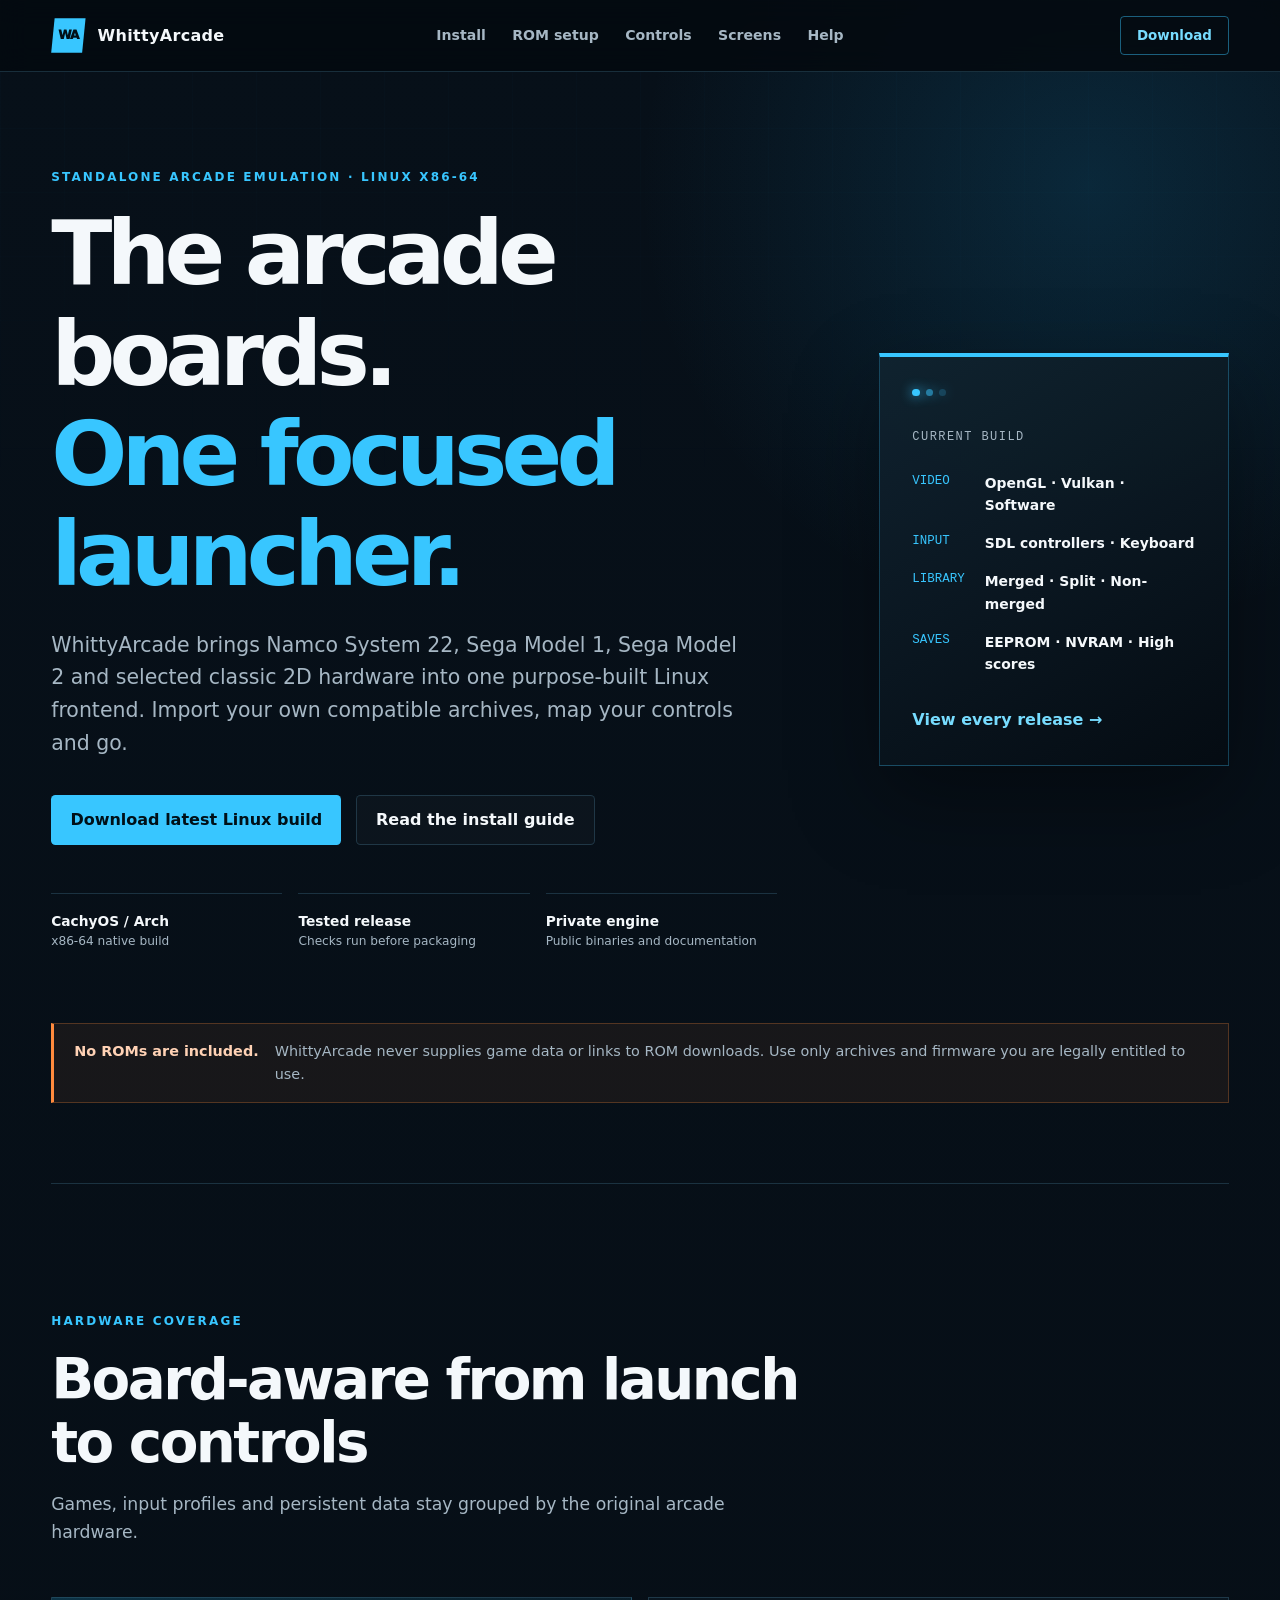
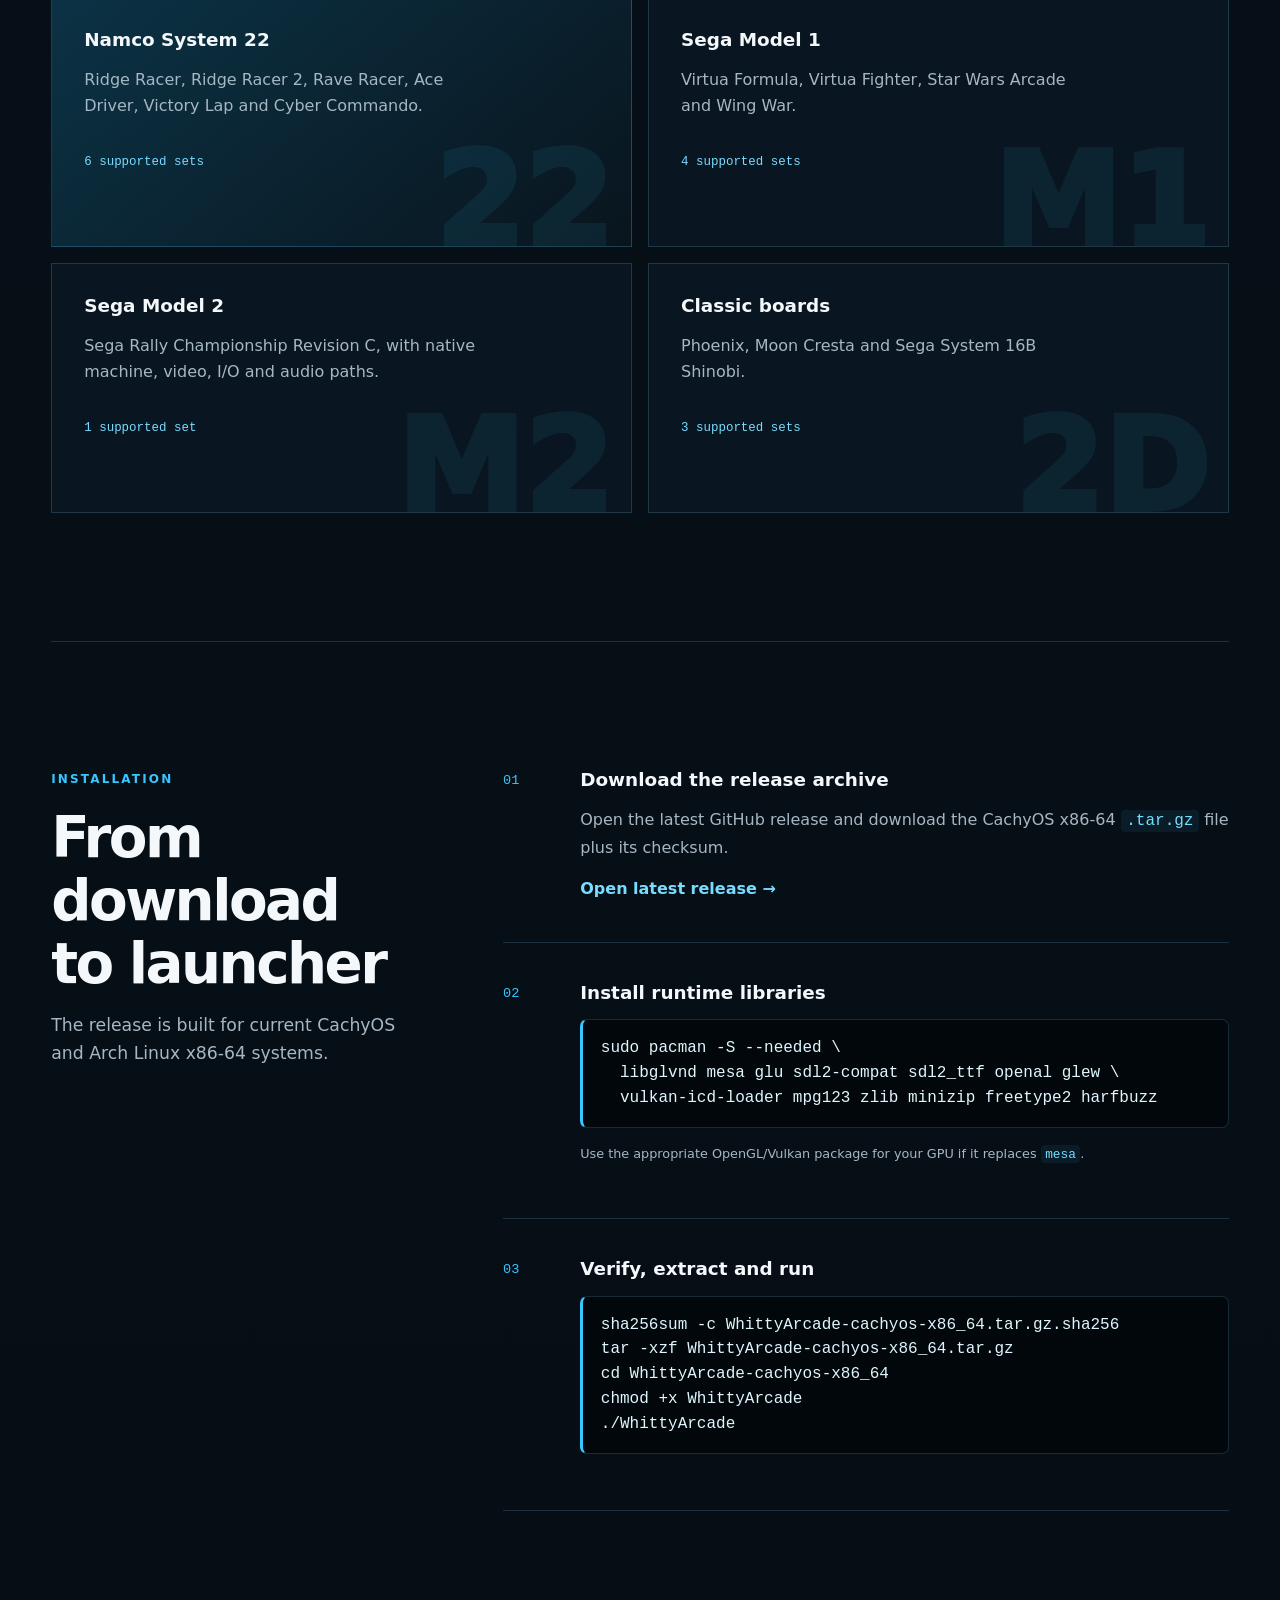
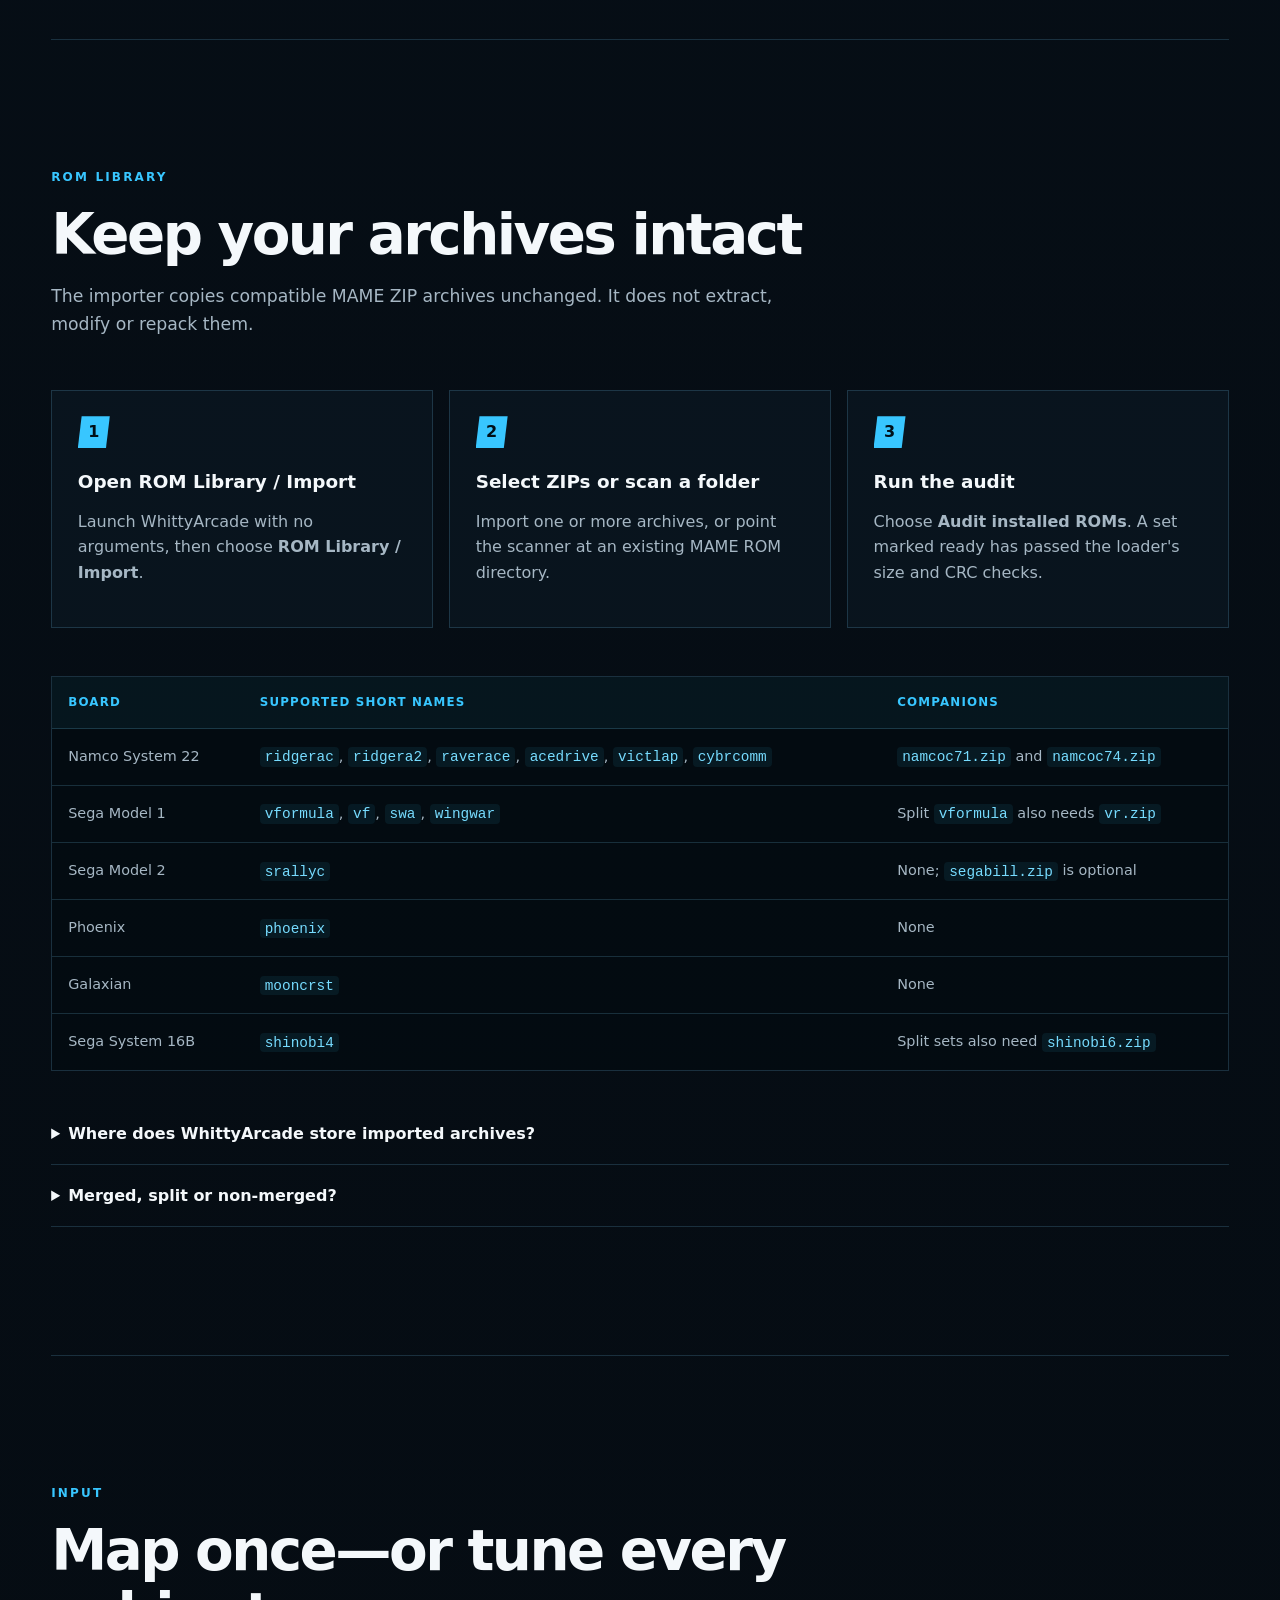
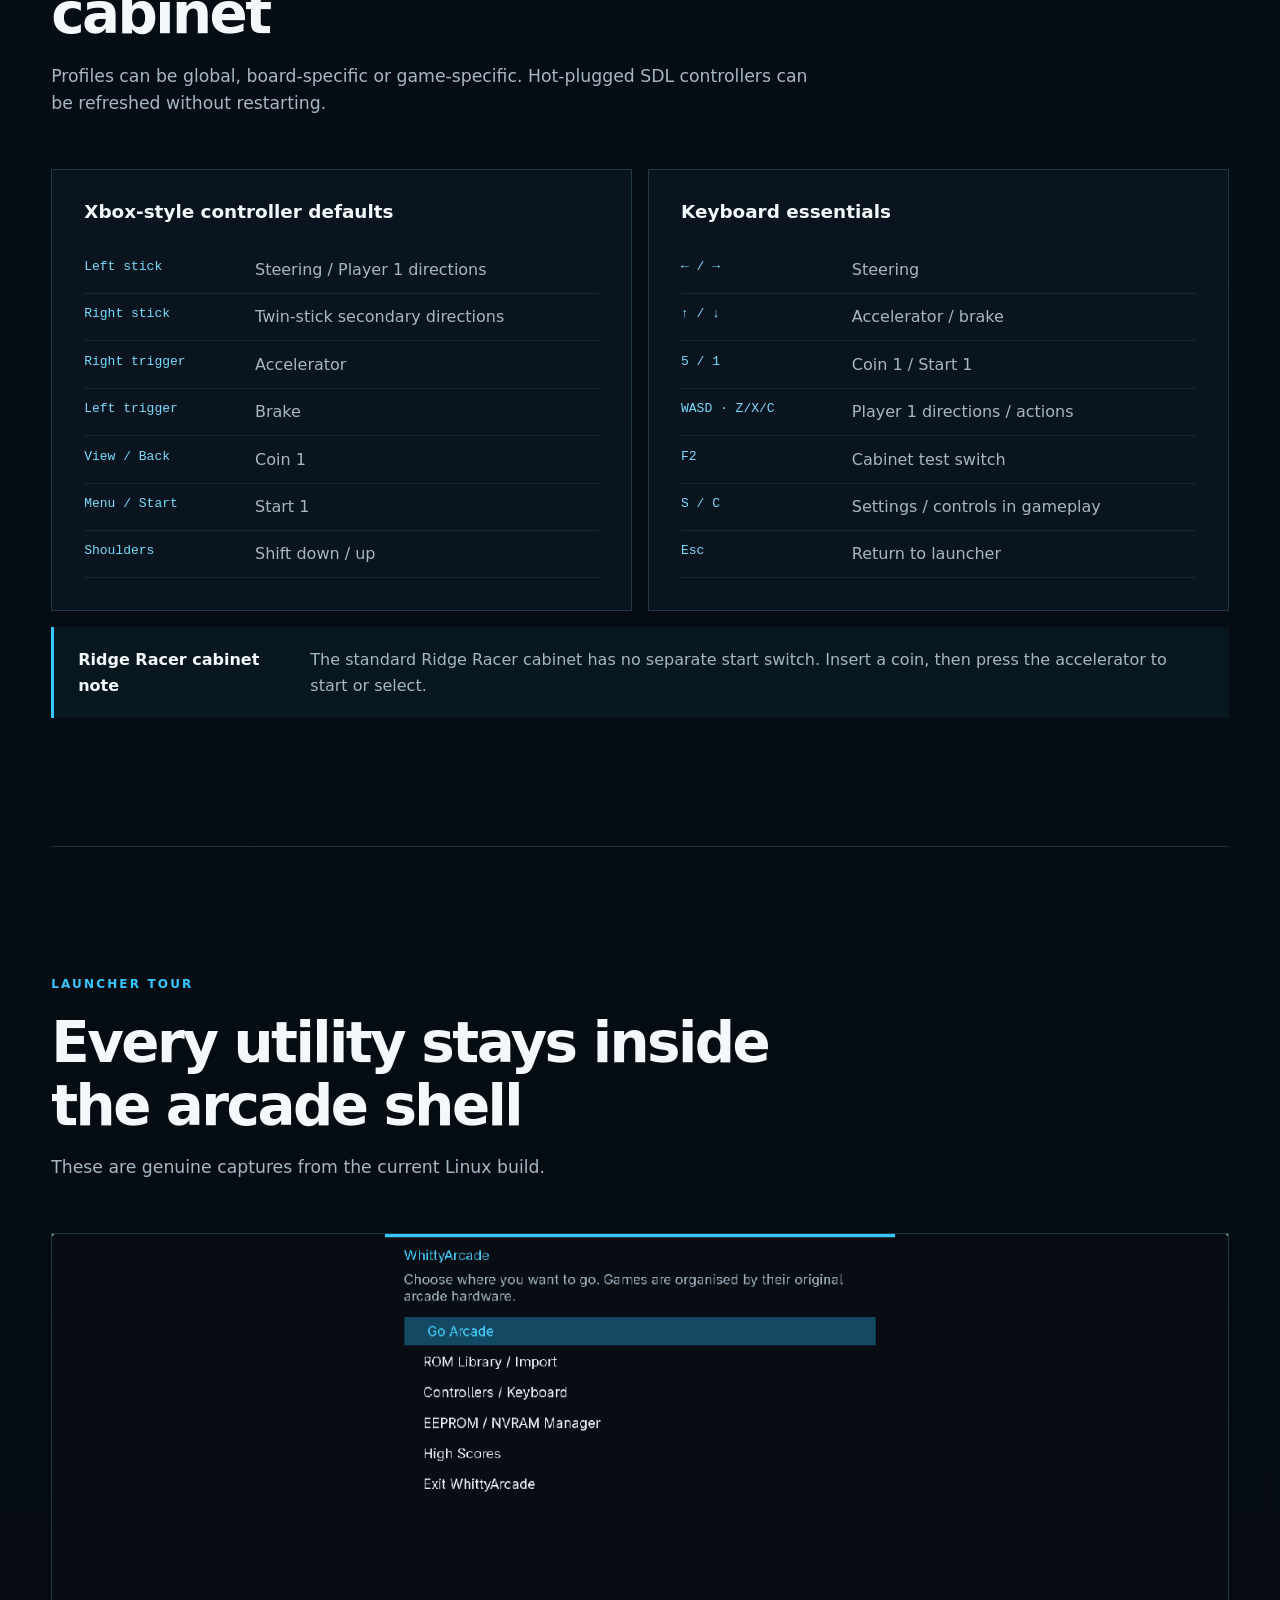
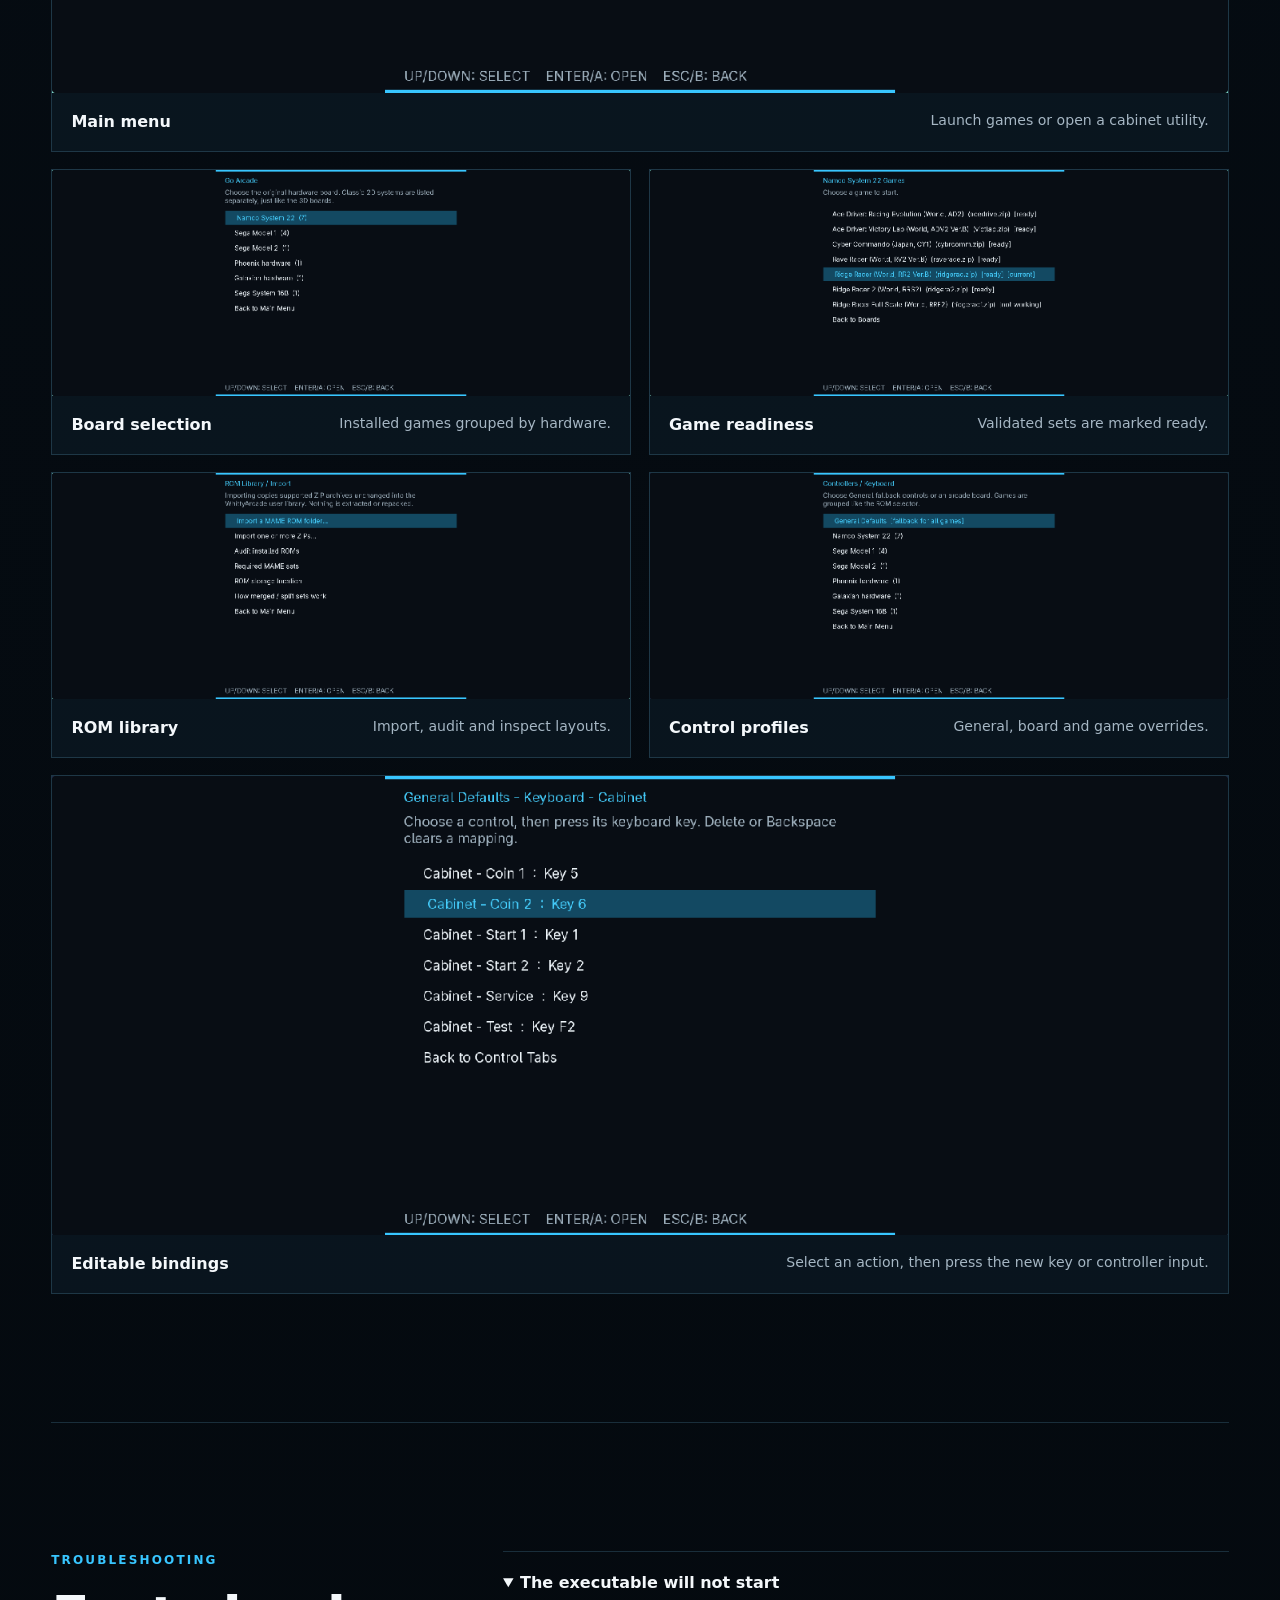
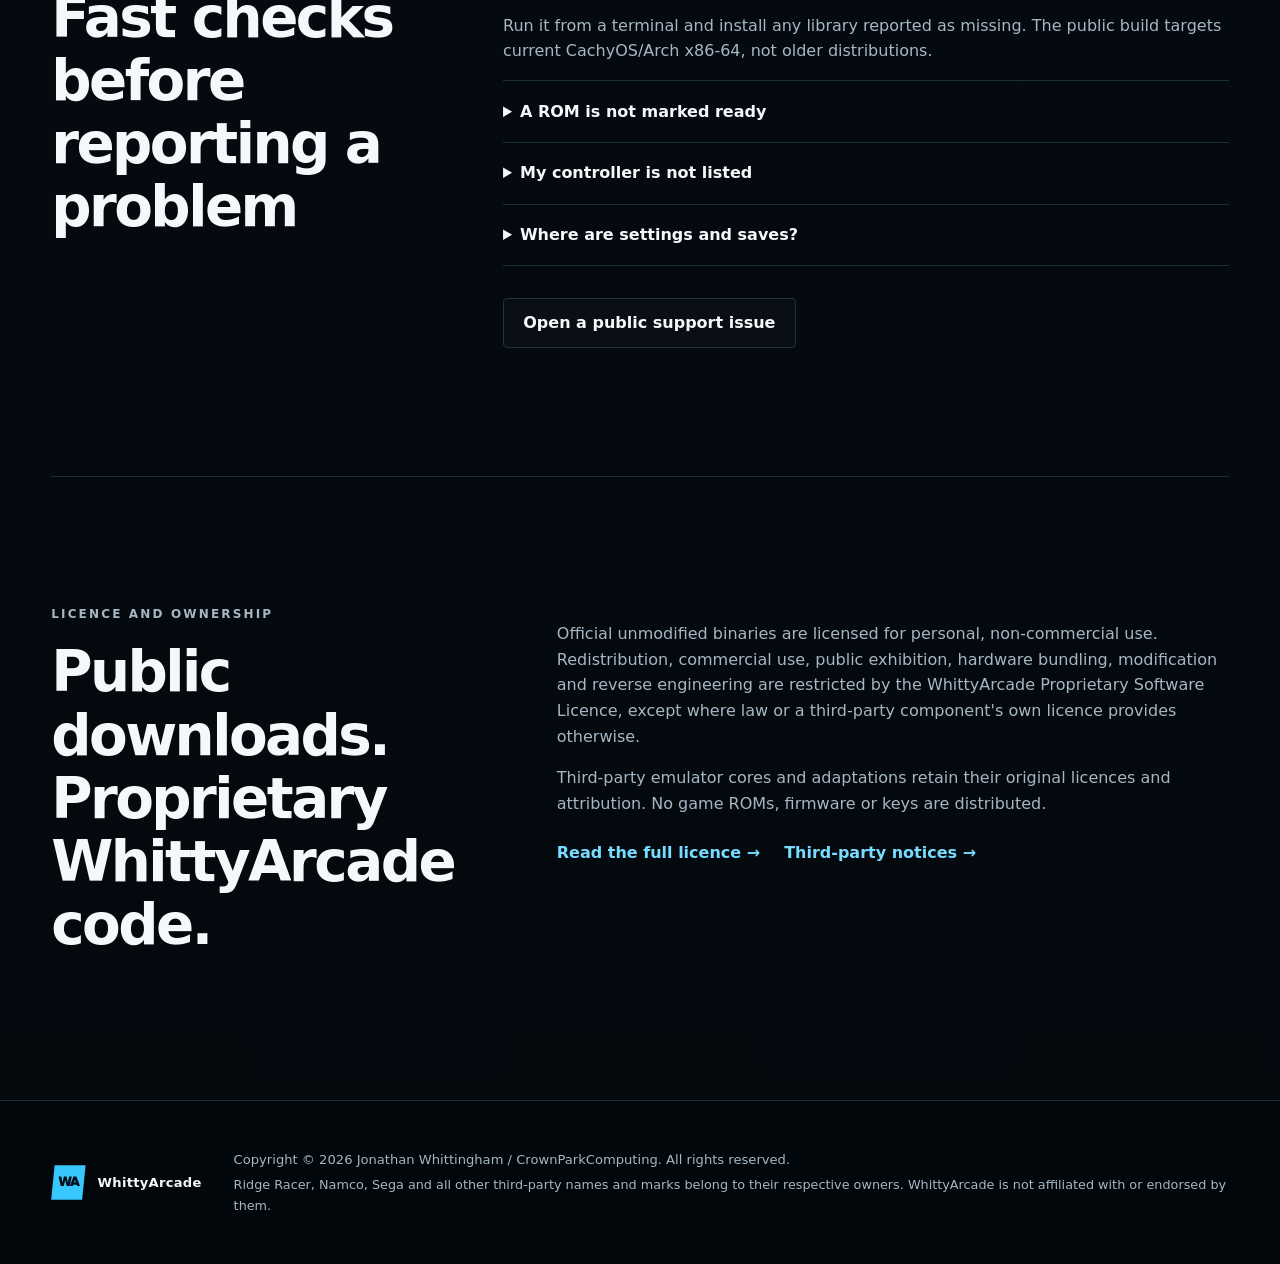
==== index.html @ 4beb1232 "Publish WhittyArcade Linux downloads site" ====
<!doctype html>
<html lang="en-GB">
<head>
  <meta charset="utf-8">
  <meta name="viewport" content="width=device-width, initial-scale=1">
  <meta name="theme-color" content="#071019">
  <meta name="description" content="Official Linux downloads and user guide for WhittyArcade, a standalone multi-board arcade emulator.">
  <meta property="og:title" content="WhittyArcade for Linux">
  <meta property="og:description" content="Official binaries, ROM setup, controller mapping and launcher documentation.">
  <meta property="og:type" content="website">
  <meta property="og:image" content="assets/screenshots/main-menu.png">
  <title>WhittyArcade — Linux releases and guide</title>
  <link rel="stylesheet" href="assets/style.css">
</head>
<body>
  <a class="skip-link" href="#main">Skip to content</a>

  <header class="site-header">
    <a class="brand" href="#top" aria-label="WhittyArcade home">
      <span class="brand-mark" aria-hidden="true">WA</span>
      <span>WhittyArcade</span>
    </a>
    <nav aria-label="Primary navigation">
      <a href="#install">Install</a>
      <a href="#roms">ROM setup</a>
      <a href="#controls">Controls</a>
      <a href="#screens">Screens</a>
      <a href="#support">Help</a>
    </nav>
    <a class="header-download" href="https://github.com/CrownParkComputing/WhittyArcade-Releases/releases/latest">Download</a>
  </header>

  <main id="main">
    <section class="hero" id="top">
      <div class="hero-copy">
        <p class="eyebrow">Standalone arcade emulation · Linux x86-64</p>
        <h1>The arcade boards.<br><span>One focused launcher.</span></h1>
        <p class="hero-intro">
          WhittyArcade brings Namco System 22, Sega Model 1, Sega Model 2 and
          selected classic 2D hardware into one purpose-built Linux frontend.
          Import your own compatible archives, map your controls and go.
        </p>
        <div class="hero-actions">
          <a class="button primary" href="https://github.com/CrownParkComputing/WhittyArcade-Releases/releases/latest">
            Download latest Linux build
          </a>
          <a class="button secondary" href="#install">Read the install guide</a>
        </div>
        <ul class="release-facts" aria-label="Release facts">
          <li><strong>CachyOS / Arch</strong><span>x86-64 native build</span></li>
          <li><strong>Tested release</strong><span>Checks run before packaging</span></li>
          <li><strong>Private engine</strong><span>Public binaries and documentation</span></li>
        </ul>
      </div>

      <div class="hero-panel" aria-label="Current build overview">
        <div class="panel-lights" aria-hidden="true"><i></i><i></i><i></i></div>
        <p class="panel-label">CURRENT BUILD</p>
        <div class="board-readout">
          <span>VIDEO</span><strong>OpenGL · Vulkan · Software</strong>
          <span>INPUT</span><strong>SDL controllers · Keyboard</strong>
          <span>LIBRARY</span><strong>Merged · Split · Non-merged</strong>
          <span>SAVES</span><strong>EEPROM · NVRAM · High scores</strong>
        </div>
        <a class="text-link" href="https://github.com/CrownParkComputing/WhittyArcade-Releases/releases">View every release →</a>
      </div>
    </section>

    <aside class="legal-callout" aria-label="ROM notice">
      <strong>No ROMs are included.</strong>
      <span>WhittyArcade never supplies game data or links to ROM downloads. Use only archives and firmware you are legally entitled to use.</span>
    </aside>

    <section class="section" id="boards">
      <div class="section-heading">
        <p class="eyebrow">Hardware coverage</p>
        <h2>Board-aware from launch to controls</h2>
        <p>Games, input profiles and persistent data stay grouped by the original arcade hardware.</p>
      </div>

      <div class="board-grid">
        <article class="board-card featured">
          <div class="card-index">22</div>
          <h3>Namco System 22</h3>
          <p>Ridge Racer, Ridge Racer 2, Rave Racer, Ace Driver, Victory Lap and Cyber Commando.</p>
          <span class="status">6 supported sets</span>
        </article>
        <article class="board-card">
          <div class="card-index">M1</div>
          <h3>Sega Model 1</h3>
          <p>Virtua Formula, Virtua Fighter, Star Wars Arcade and Wing War.</p>
          <span class="status">4 supported sets</span>
        </article>
        <article class="board-card">
          <div class="card-index">M2</div>
          <h3>Sega Model 2</h3>
          <p>Sega Rally Championship Revision C, with native machine, video, I/O and audio paths.</p>
          <span class="status">1 supported set</span>
        </article>
        <article class="board-card">
          <div class="card-index">2D</div>
          <h3>Classic boards</h3>
          <p>Phoenix, Moon Cresta and Sega System 16B Shinobi.</p>
          <span class="status">3 supported sets</span>
        </article>
      </div>
    </section>

    <section class="section split-section" id="install">
      <div class="section-heading sticky-heading">
        <p class="eyebrow">Installation</p>
        <h2>From download to launcher</h2>
        <p>The release is built for current CachyOS and Arch Linux x86-64 systems.</p>
      </div>

      <ol class="steps">
        <li>
          <div class="step-number">01</div>
          <div>
            <h3>Download the release archive</h3>
            <p>Open the latest GitHub release and download the CachyOS x86-64 <code>.tar.gz</code> file plus its checksum.</p>
            <a class="text-link" href="https://github.com/CrownParkComputing/WhittyArcade-Releases/releases/latest">Open latest release →</a>
          </div>
        </li>
        <li>
          <div class="step-number">02</div>
          <div>
            <h3>Install runtime libraries</h3>
            <pre><code>sudo pacman -S --needed \
  libglvnd mesa glu sdl2-compat sdl2_ttf openal glew \
  vulkan-icd-loader mpg123 zlib minizip freetype2 harfbuzz</code></pre>
            <p class="fine-print">Use the appropriate OpenGL/Vulkan package for your GPU if it replaces <code>mesa</code>.</p>
          </div>
        </li>
        <li>
          <div class="step-number">03</div>
          <div>
            <h3>Verify, extract and run</h3>
            <pre><code>sha256sum -c WhittyArcade-cachyos-x86_64.tar.gz.sha256
tar -xzf WhittyArcade-cachyos-x86_64.tar.gz
cd WhittyArcade-cachyos-x86_64
chmod +x WhittyArcade
./WhittyArcade</code></pre>
          </div>
        </li>
      </ol>
    </section>

    <section class="section" id="roms">
      <div class="section-heading">
        <p class="eyebrow">ROM library</p>
        <h2>Keep your archives intact</h2>
        <p>The importer copies compatible MAME ZIP archives unchanged. It does not extract, modify or repack them.</p>
      </div>

      <div class="instruction-grid">
        <article>
          <span class="instruction-icon" aria-hidden="true">1</span>
          <h3>Open ROM Library / Import</h3>
          <p>Launch WhittyArcade with no arguments, then choose <strong>ROM Library / Import</strong>.</p>
        </article>
        <article>
          <span class="instruction-icon" aria-hidden="true">2</span>
          <h3>Select ZIPs or scan a folder</h3>
          <p>Import one or more archives, or point the scanner at an existing MAME ROM directory.</p>
        </article>
        <article>
          <span class="instruction-icon" aria-hidden="true">3</span>
          <h3>Run the audit</h3>
          <p>Choose <strong>Audit installed ROMs</strong>. A set marked ready has passed the loader's size and CRC checks.</p>
        </article>
      </div>

      <div class="table-wrap" tabindex="0" aria-label="Required ROM set table">
        <table>
          <thead><tr><th>Board</th><th>Supported short names</th><th>Companions</th></tr></thead>
          <tbody>
            <tr><td>Namco System 22</td><td><code>ridgerac</code>, <code>ridgera2</code>, <code>raverace</code>, <code>acedrive</code>, <code>victlap</code>, <code>cybrcomm</code></td><td><code>namcoc71.zip</code> and <code>namcoc74.zip</code></td></tr>
            <tr><td>Sega Model 1</td><td><code>vformula</code>, <code>vf</code>, <code>swa</code>, <code>wingwar</code></td><td>Split <code>vformula</code> also needs <code>vr.zip</code></td></tr>
            <tr><td>Sega Model 2</td><td><code>srallyc</code></td><td>None; <code>segabill.zip</code> is optional</td></tr>
            <tr><td>Phoenix</td><td><code>phoenix</code></td><td>None</td></tr>
            <tr><td>Galaxian</td><td><code>mooncrst</code></td><td>None</td></tr>
            <tr><td>Sega System 16B</td><td><code>shinobi4</code></td><td>Split sets also need <code>shinobi6.zip</code></td></tr>
          </tbody>
        </table>
      </div>

      <details>
        <summary>Where does WhittyArcade store imported archives?</summary>
        <p>Normally in <code>~/.local/share/WhittyArcade/roms</code>. Settings, mappings and persistent data live below <code>~/.config/WhittyArcade</code>.</p>
      </details>
      <details>
        <summary>Merged, split or non-merged?</summary>
        <p>All three layouts are supported. A non-merged game ZIP is self-contained. Split sets need their parent or companion archive beside them. For a merged set, import the parent ZIP; clone entries are found by basename.</p>
      </details>
    </section>

    <section class="section controls-section" id="controls">
      <div class="section-heading">
        <p class="eyebrow">Input</p>
        <h2>Map once—or tune every cabinet</h2>
        <p>Profiles can be global, board-specific or game-specific. Hot-plugged SDL controllers can be refreshed without restarting.</p>
      </div>

      <div class="control-columns">
        <article>
          <h3>Xbox-style controller defaults</h3>
          <dl class="key-map">
            <div><dt>Left stick</dt><dd>Steering / Player 1 directions</dd></div>
            <div><dt>Right stick</dt><dd>Twin-stick secondary directions</dd></div>
            <div><dt>Right trigger</dt><dd>Accelerator</dd></div>
            <div><dt>Left trigger</dt><dd>Brake</dd></div>
            <div><dt>View / Back</dt><dd>Coin 1</dd></div>
            <div><dt>Menu / Start</dt><dd>Start 1</dd></div>
            <div><dt>Shoulders</dt><dd>Shift down / up</dd></div>
          </dl>
        </article>
        <article>
          <h3>Keyboard essentials</h3>
          <dl class="key-map">
            <div><dt>← / →</dt><dd>Steering</dd></div>
            <div><dt>↑ / ↓</dt><dd>Accelerator / brake</dd></div>
            <div><dt>5 / 1</dt><dd>Coin 1 / Start 1</dd></div>
            <div><dt>WASD · Z/X/C</dt><dd>Player 1 directions / actions</dd></div>
            <div><dt>F2</dt><dd>Cabinet test switch</dd></div>
            <div><dt>S / C</dt><dd>Settings / controls in gameplay</dd></div>
            <div><dt>Esc</dt><dd>Return to launcher</dd></div>
          </dl>
        </article>
      </div>

      <div class="tip">
        <strong>Ridge Racer cabinet note</strong>
        <p>The standard Ridge Racer cabinet has no separate start switch. Insert a coin, then press the accelerator to start or select.</p>
      </div>
    </section>

    <section class="section" id="screens">
      <div class="section-heading">
        <p class="eyebrow">Launcher tour</p>
        <h2>Every utility stays inside the arcade shell</h2>
        <p>These are genuine captures from the current Linux build.</p>
      </div>

      <div class="gallery">
        <figure class="wide">
          <a href="assets/screenshots/main-menu.png"><img src="assets/screenshots/main-menu.png" alt="WhittyArcade main menu showing Go Arcade, ROM library, controllers, NVRAM and high scores" loading="lazy"></a>
          <figcaption><strong>Main menu</strong><span>Launch games or open a cabinet utility.</span></figcaption>
        </figure>
        <figure>
          <a href="assets/screenshots/board-selection.png"><img src="assets/screenshots/board-selection.png" alt="Go Arcade menu listing the supported arcade hardware boards" loading="lazy"></a>
          <figcaption><strong>Board selection</strong><span>Installed games grouped by hardware.</span></figcaption>
        </figure>
        <figure>
          <a href="assets/screenshots/system22-games.png"><img src="assets/screenshots/system22-games.png" alt="Namco System 22 game list showing ready and not-working status" loading="lazy"></a>
          <figcaption><strong>Game readiness</strong><span>Validated sets are marked ready.</span></figcaption>
        </figure>
        <figure>
          <a href="assets/screenshots/rom-library.png"><img src="assets/screenshots/rom-library.png" alt="ROM Library and Import menu" loading="lazy"></a>
          <figcaption><strong>ROM library</strong><span>Import, audit and inspect layouts.</span></figcaption>
        </figure>
        <figure>
          <a href="assets/screenshots/controllers.png"><img src="assets/screenshots/controllers.png" alt="Controller and keyboard profiles grouped by board" loading="lazy"></a>
          <figcaption><strong>Control profiles</strong><span>General, board and game overrides.</span></figcaption>
        </figure>
        <figure class="wide">
          <a href="assets/screenshots/keyboard-bindings.png"><img src="assets/screenshots/keyboard-bindings.png" alt="Editable cabinet keyboard bindings" loading="lazy"></a>
          <figcaption><strong>Editable bindings</strong><span>Select an action, then press the new key or controller input.</span></figcaption>
        </figure>
      </div>
    </section>

    <section class="section split-section" id="support">
      <div class="section-heading sticky-heading">
        <p class="eyebrow">Troubleshooting</p>
        <h2>Fast checks before reporting a problem</h2>
      </div>
      <div class="faq-list">
        <details open>
          <summary>The executable will not start</summary>
          <p>Run it from a terminal and install any library reported as missing. The public build targets current CachyOS/Arch x86-64, not older distributions.</p>
        </details>
        <details>
          <summary>A ROM is not marked ready</summary>
          <p>Run <strong>Audit installed ROMs</strong>. Confirm the exact supported short name and keep required parent, companion and firmware ZIPs beside the game archive.</p>
        </details>
        <details>
          <summary>My controller is not listed</summary>
          <p>Connect it, open <strong>Controllers / Keyboard</strong>, then choose <strong>Refresh plugged-in devices</strong>. The controller must be recognised by SDL as a game controller.</p>
        </details>
        <details>
          <summary>Where are settings and saves?</summary>
          <p>Settings, input maps, EEPROM/NVRAM and high scores are stored below <code>~/.config/WhittyArcade</code>. The NVRAM Manager can back up, export, restore or factory-reset persistent data.</p>
        </details>
        <a class="button secondary" href="https://github.com/CrownParkComputing/WhittyArcade-Releases/issues">Open a public support issue</a>
      </div>
    </section>

    <section class="section legal-section" id="licence">
      <div>
        <p class="eyebrow">Licence and ownership</p>
        <h2>Public downloads. Proprietary WhittyArcade code.</h2>
      </div>
      <div>
        <p>Official unmodified binaries are licensed for personal, non-commercial use. Redistribution, commercial use, public exhibition, hardware bundling, modification and reverse engineering are restricted by the WhittyArcade Proprietary Software Licence, except where law or a third-party component's own licence provides otherwise.</p>
        <p>Third-party emulator cores and adaptations retain their original licences and attribution. No game ROMs, firmware or keys are distributed.</p>
        <div class="legal-links">
          <a class="text-link" href="https://github.com/CrownParkComputing/WhittyArcade-Releases/blob/main/LICENSE">Read the full licence →</a>
          <a class="text-link" href="https://github.com/CrownParkComputing/WhittyArcade-Releases/blob/main/THIRD_PARTY_NOTICES.md">Third-party notices →</a>
        </div>
      </div>
    </section>
  </main>

  <footer>
    <div class="brand footer-brand"><span class="brand-mark" aria-hidden="true">WA</span><span>WhittyArcade</span></div>
    <p>Copyright © 2026 Jonathan Whittingham / CrownParkComputing. All rights reserved.</p>
    <p class="fine-print">Ridge Racer, Namco, Sega and all other third-party names and marks belong to their respective owners. WhittyArcade is not affiliated with or endorsed by them.</p>
  </footer>
</body>
</html>
---- assets/style.css ----
:root {
  color-scheme: dark;
  --bg: #071019;
  --bg-deep: #04090e;
  --panel: #0c1924;
  --panel-soft: #102330;
  --line: rgba(122, 211, 255, 0.18);
  --cyan: #38c6ff;
  --cyan-bright: #77dcff;
  --white: #f4f8fb;
  --muted: #a6b7c4;
  --orange: #ff8a3d;
  --max: 1180px;
  font-family: Inter, ui-sans-serif, system-ui, -apple-system, BlinkMacSystemFont, "Segoe UI", sans-serif;
}

* { box-sizing: border-box; }

html { scroll-behavior: smooth; }

body {
  margin: 0;
  color: var(--white);
  background:
    radial-gradient(circle at 85% 2%, rgba(23, 136, 190, 0.2), transparent 28rem),
    linear-gradient(180deg, var(--bg) 0%, var(--bg-deep) 100%);
  line-height: 1.6;
}

body::before {
  content: "";
  position: fixed;
  inset: 0;
  z-index: -1;
  pointer-events: none;
  opacity: 0.12;
  background-image:
    linear-gradient(rgba(93, 202, 255, 0.18) 1px, transparent 1px),
    linear-gradient(90deg, rgba(93, 202, 255, 0.18) 1px, transparent 1px);
  background-size: 64px 64px;
  mask-image: linear-gradient(to bottom, black, transparent 62%);
}

a { color: inherit; }

img { display: block; max-width: 100%; }

code, pre {
  font-family: "SFMono-Regular", Consolas, "Liberation Mono", monospace;
}

code {
  padding: 0.12em 0.35em;
  color: var(--cyan-bright);
  background: rgba(56, 198, 255, 0.08);
  border-radius: 0.25rem;
}

pre {
  overflow-x: auto;
  padding: 1rem 1.1rem;
  color: #dff6ff;
  background: #02070b;
  border: 1px solid var(--line);
  border-left: 3px solid var(--cyan);
  border-radius: 0.45rem;
  line-height: 1.55;
}

pre code { padding: 0; color: inherit; background: transparent; }

.skip-link {
  position: fixed;
  left: 1rem;
  top: -5rem;
  z-index: 100;
  padding: 0.7rem 1rem;
  color: #001018;
  background: var(--cyan-bright);
  border-radius: 0.3rem;
}

.skip-link:focus { top: 1rem; }

.site-header {
  position: sticky;
  top: 0;
  z-index: 20;
  display: grid;
  grid-template-columns: 1fr auto 1fr;
  align-items: center;
  gap: 2rem;
  min-height: 72px;
  padding: 0 4vw;
  background: rgba(4, 10, 15, 0.88);
  border-bottom: 1px solid var(--line);
  backdrop-filter: blur(14px);
}

.brand {
  display: inline-flex;
  align-items: center;
  gap: 0.75rem;
  width: fit-content;
  font-weight: 800;
  letter-spacing: 0.02em;
  text-decoration: none;
}

.brand-mark {
  display: grid;
  place-items: center;
  width: 2.15rem;
  aspect-ratio: 1;
  color: #001018;
  background: var(--cyan);
  clip-path: polygon(10% 0, 100% 0, 90% 100%, 0 100%);
  font-size: 0.76rem;
  font-weight: 950;
  letter-spacing: -0.08em;
}

nav { display: flex; gap: 1.65rem; }

nav a {
  color: var(--muted);
  font-size: 0.88rem;
  font-weight: 650;
  text-decoration: none;
}

nav a:hover, nav a:focus-visible { color: var(--cyan-bright); }

.header-download {
  justify-self: end;
  padding: 0.5rem 1rem;
  color: var(--cyan-bright);
  border: 1px solid rgba(56, 198, 255, 0.45);
  border-radius: 0.25rem;
  font-size: 0.84rem;
  font-weight: 800;
  text-decoration: none;
}

.header-download:hover { color: #001018; background: var(--cyan); }

.hero {
  display: grid;
  grid-template-columns: minmax(0, 1.35fr) minmax(320px, 0.65fr);
  gap: clamp(3rem, 8vw, 8rem);
  align-items: center;
  width: min(var(--max), 92vw);
  min-height: calc(100vh - 72px);
  margin: 0 auto;
  padding: 6rem 0;
}

.eyebrow {
  margin: 0 0 1rem;
  color: var(--cyan);
  font-size: 0.75rem;
  font-weight: 850;
  letter-spacing: 0.18em;
  text-transform: uppercase;
}

h1, h2, h3 { margin-top: 0; line-height: 1.12; }

h1 {
  max-width: 820px;
  margin-bottom: 1.5rem;
  font-size: clamp(3.4rem, 7vw, 6.8rem);
  letter-spacing: -0.065em;
}

h1 span { color: var(--cyan); }

h2 {
  margin-bottom: 1rem;
  font-size: clamp(2.2rem, 4.4vw, 4.2rem);
  letter-spacing: -0.045em;
}

h3 { margin-bottom: 0.7rem; font-size: 1.15rem; }

.hero-intro {
  max-width: 700px;
  margin: 0;
  color: var(--muted);
  font-size: clamp(1.05rem, 1.7vw, 1.28rem);
}

.hero-actions {
  display: flex;
  flex-wrap: wrap;
  gap: 0.9rem;
  margin: 2.2rem 0 3rem;
}

.button {
  display: inline-flex;
  align-items: center;
  justify-content: center;
  min-height: 48px;
  padding: 0.7rem 1.2rem;
  border-radius: 0.28rem;
  font-weight: 800;
  text-decoration: none;
  transition: transform 150ms ease, background 150ms ease, border-color 150ms ease;
}

.button:hover { transform: translateY(-2px); }

.button.primary { color: #001018; background: var(--cyan); }
.button.primary:hover { background: var(--cyan-bright); }
.button.secondary { border: 1px solid var(--line); background: rgba(255, 255, 255, 0.025); }
.button.secondary:hover { border-color: var(--cyan); }

.release-facts {
  display: grid;
  grid-template-columns: repeat(3, 1fr);
  gap: 1rem;
  margin: 0;
  padding: 0;
  list-style: none;
}

.release-facts li { padding-top: 1rem; border-top: 1px solid var(--line); }
.release-facts strong, .release-facts span { display: block; }
.release-facts strong { font-size: 0.86rem; }
.release-facts span { color: var(--muted); font-size: 0.76rem; }

.hero-panel {
  position: relative;
  padding: 2rem;
  background: linear-gradient(150deg, rgba(16, 35, 48, 0.96), rgba(5, 12, 18, 0.96));
  border: 1px solid rgba(56, 198, 255, 0.26);
  border-top: 4px solid var(--cyan);
  box-shadow: 0 2rem 5rem rgba(0, 0, 0, 0.35);
}

.panel-lights { display: flex; gap: 0.38rem; margin-bottom: 2rem; }
.panel-lights i { width: 0.45rem; height: 0.45rem; background: var(--cyan); border-radius: 50%; box-shadow: 0 0 12px var(--cyan); }
.panel-lights i:nth-child(2) { opacity: 0.55; }
.panel-lights i:nth-child(3) { opacity: 0.22; }
.panel-label { color: var(--muted); font-family: monospace; font-size: 0.75rem; letter-spacing: 0.12em; }

.board-readout {
  display: grid;
  grid-template-columns: auto 1fr;
  gap: 1rem 1.25rem;
  margin: 1.5rem 0 2rem;
}

.board-readout span { color: var(--cyan); font-family: monospace; font-size: 0.78rem; }
.board-readout strong { font-size: 0.87rem; font-weight: 650; }
.text-link { color: var(--cyan-bright); font-weight: 750; text-decoration: none; }
.text-link:hover { text-decoration: underline; }

.legal-callout {
  display: flex;
  gap: 1rem;
  align-items: baseline;
  width: min(var(--max), 92vw);
  margin: -1.5rem auto 5rem;
  padding: 1rem 1.25rem;
  color: var(--muted);
  background: rgba(255, 138, 61, 0.07);
  border: 1px solid rgba(255, 138, 61, 0.26);
  border-left: 3px solid var(--orange);
  font-size: 0.9rem;
}

.legal-callout strong { color: #ffd2b5; white-space: nowrap; }

.section {
  width: min(var(--max), 92vw);
  margin: 0 auto;
  padding: clamp(5rem, 10vw, 9rem) 0;
  border-top: 1px solid var(--line);
}

.section-heading { max-width: 760px; margin-bottom: 3.2rem; }
.section-heading > p:last-child { color: var(--muted); font-size: 1.08rem; }

.board-grid {
  display: grid;
  grid-template-columns: repeat(2, 1fr);
  gap: 1rem;
}

.board-card {
  position: relative;
  min-height: 250px;
  padding: 2rem;
  overflow: hidden;
  background: rgba(12, 25, 36, 0.72);
  border: 1px solid var(--line);
}

.board-card.featured { background: linear-gradient(140deg, rgba(15, 68, 91, 0.68), rgba(10, 23, 32, 0.78)); }
.board-card p { max-width: 80%; color: var(--muted); }
.card-index { position: absolute; right: 1.2rem; bottom: -1.25rem; color: rgba(56, 198, 255, 0.08); font-size: 8rem; font-weight: 950; line-height: 1; }
.status { display: inline-block; margin-top: 1.2rem; color: var(--cyan-bright); font-family: monospace; font-size: 0.78rem; }

.split-section { display: grid; grid-template-columns: minmax(240px, 0.65fr) minmax(0, 1.35fr); gap: clamp(3rem, 8vw, 7rem); }
.sticky-heading { align-self: start; position: sticky; top: 110px; }

.steps { margin: 0; padding: 0; list-style: none; }
.steps li { display: grid; grid-template-columns: 58px 1fr; gap: 1.2rem; padding: 0 0 2.5rem; margin-bottom: 2.5rem; border-bottom: 1px solid var(--line); }
.steps li:last-child { margin-bottom: 0; }
.step-number { color: var(--cyan); font-family: monospace; font-size: 0.85rem; }
.steps p { color: var(--muted); }
.fine-print { color: var(--muted); font-size: 0.8rem; }

.instruction-grid { display: grid; grid-template-columns: repeat(3, 1fr); gap: 1rem; margin-bottom: 3rem; }
.instruction-grid article { padding: 1.6rem; background: rgba(12, 25, 36, 0.66); border: 1px solid var(--line); }
.instruction-grid p { color: var(--muted); }
.instruction-icon { display: grid; place-items: center; width: 2rem; height: 2rem; margin-bottom: 1.5rem; color: #001018; background: var(--cyan); font-weight: 900; clip-path: polygon(12% 0, 100% 0, 88% 100%, 0 100%); }

.table-wrap { overflow-x: auto; margin-bottom: 2rem; border: 1px solid var(--line); }
table { width: 100%; min-width: 820px; border-collapse: collapse; background: rgba(3, 10, 15, 0.6); }
th, td { padding: 1rem; text-align: left; vertical-align: top; border-bottom: 1px solid var(--line); }
th { color: var(--cyan); background: rgba(56, 198, 255, 0.06); font-size: 0.74rem; letter-spacing: 0.1em; text-transform: uppercase; }
td { color: var(--muted); font-size: 0.9rem; }
tbody tr:last-child td { border-bottom: 0; }

details { border-bottom: 1px solid var(--line); }
summary { padding: 1.1rem 0; cursor: pointer; color: var(--white); font-weight: 750; }
details p { max-width: 850px; margin-top: 0; color: var(--muted); }

.control-columns { display: grid; grid-template-columns: repeat(2, 1fr); gap: 1rem; }
.control-columns article { padding: 2rem; background: rgba(12, 25, 36, 0.7); border: 1px solid var(--line); }
.key-map { margin: 1.5rem 0 0; }
.key-map div { display: grid; grid-template-columns: minmax(120px, 0.45fr) 1fr; gap: 1rem; padding: 0.65rem 0; border-bottom: 1px solid rgba(122, 211, 255, 0.1); }
.key-map dt { color: var(--cyan-bright); font-family: monospace; }
.key-map dd { margin: 0; color: var(--muted); }
.tip { display: flex; gap: 1.5rem; align-items: baseline; margin-top: 1rem; padding: 1.25rem 1.5rem; background: rgba(56, 198, 255, 0.06); border-left: 3px solid var(--cyan); }
.tip p { margin: 0; color: var(--muted); }

.gallery { display: grid; grid-template-columns: repeat(2, 1fr); gap: 1.1rem; }
.gallery figure { margin: 0; background: rgba(12, 25, 36, 0.72); border: 1px solid var(--line); }
.gallery figure.wide { grid-column: 1 / -1; }
.gallery a { display: block; overflow: hidden; background: #020609; }
.gallery img { width: 100%; aspect-ratio: 2.56 / 1; object-fit: cover; transition: transform 250ms ease; }
.gallery a:hover img { transform: scale(1.012); }
.gallery figcaption { display: flex; justify-content: space-between; gap: 1rem; padding: 1rem 1.2rem; }
.gallery figcaption span { color: var(--muted); font-size: 0.88rem; text-align: right; }

.faq-list details:first-child { border-top: 1px solid var(--line); }
.faq-list .button { margin-top: 2rem; }

.legal-section { display: grid; grid-template-columns: 0.75fr 1.25fr; gap: clamp(3rem, 8vw, 7rem); }
.legal-section p { color: var(--muted); }
.legal-links { display: flex; flex-wrap: wrap; gap: 1.5rem; margin-top: 1.5rem; }

footer {
  display: grid;
  grid-template-columns: auto 1fr;
  gap: 0.35rem 2rem;
  align-items: center;
  padding: 3rem 4vw;
  color: var(--muted);
  background: #02070b;
  border-top: 1px solid var(--line);
  font-size: 0.82rem;
}

.footer-brand { grid-row: span 2; color: var(--white); }
footer p { margin: 0; }

:focus-visible { outline: 2px solid var(--cyan-bright); outline-offset: 3px; }

@media (max-width: 900px) {
  .site-header { grid-template-columns: 1fr auto; }
  nav { display: none; }
  .hero { grid-template-columns: 1fr; min-height: auto; }
  .hero-panel { max-width: 650px; }
  .split-section, .legal-section { grid-template-columns: 1fr; }
  .sticky-heading { position: static; }
  .instruction-grid { grid-template-columns: 1fr; }
}

@media (max-width: 680px) {
  .site-header { padding-inline: 4vw; }
  .brand > span:last-child { display: none; }
  h1 { font-size: clamp(3rem, 17vw, 5rem); }
  .hero { padding: 4rem 0; }
  .release-facts, .board-grid, .control-columns, .gallery { grid-template-columns: 1fr; }
  .gallery figure.wide { grid-column: auto; }
  .release-facts { gap: 1.4rem; }
  .legal-callout, .tip, .gallery figcaption { align-items: flex-start; flex-direction: column; }
  .legal-callout strong { white-space: normal; }
  .board-card p { max-width: 100%; }
  .key-map div { grid-template-columns: 1fr; gap: 0.2rem; }
  .gallery figcaption span { text-align: left; }
  footer { grid-template-columns: 1fr; }
  .footer-brand { grid-row: auto; margin-bottom: 1rem; }
}

@media (prefers-reduced-motion: reduce) {
  html { scroll-behavior: auto; }
  *, *::before, *::after { transition: none !important; }
}
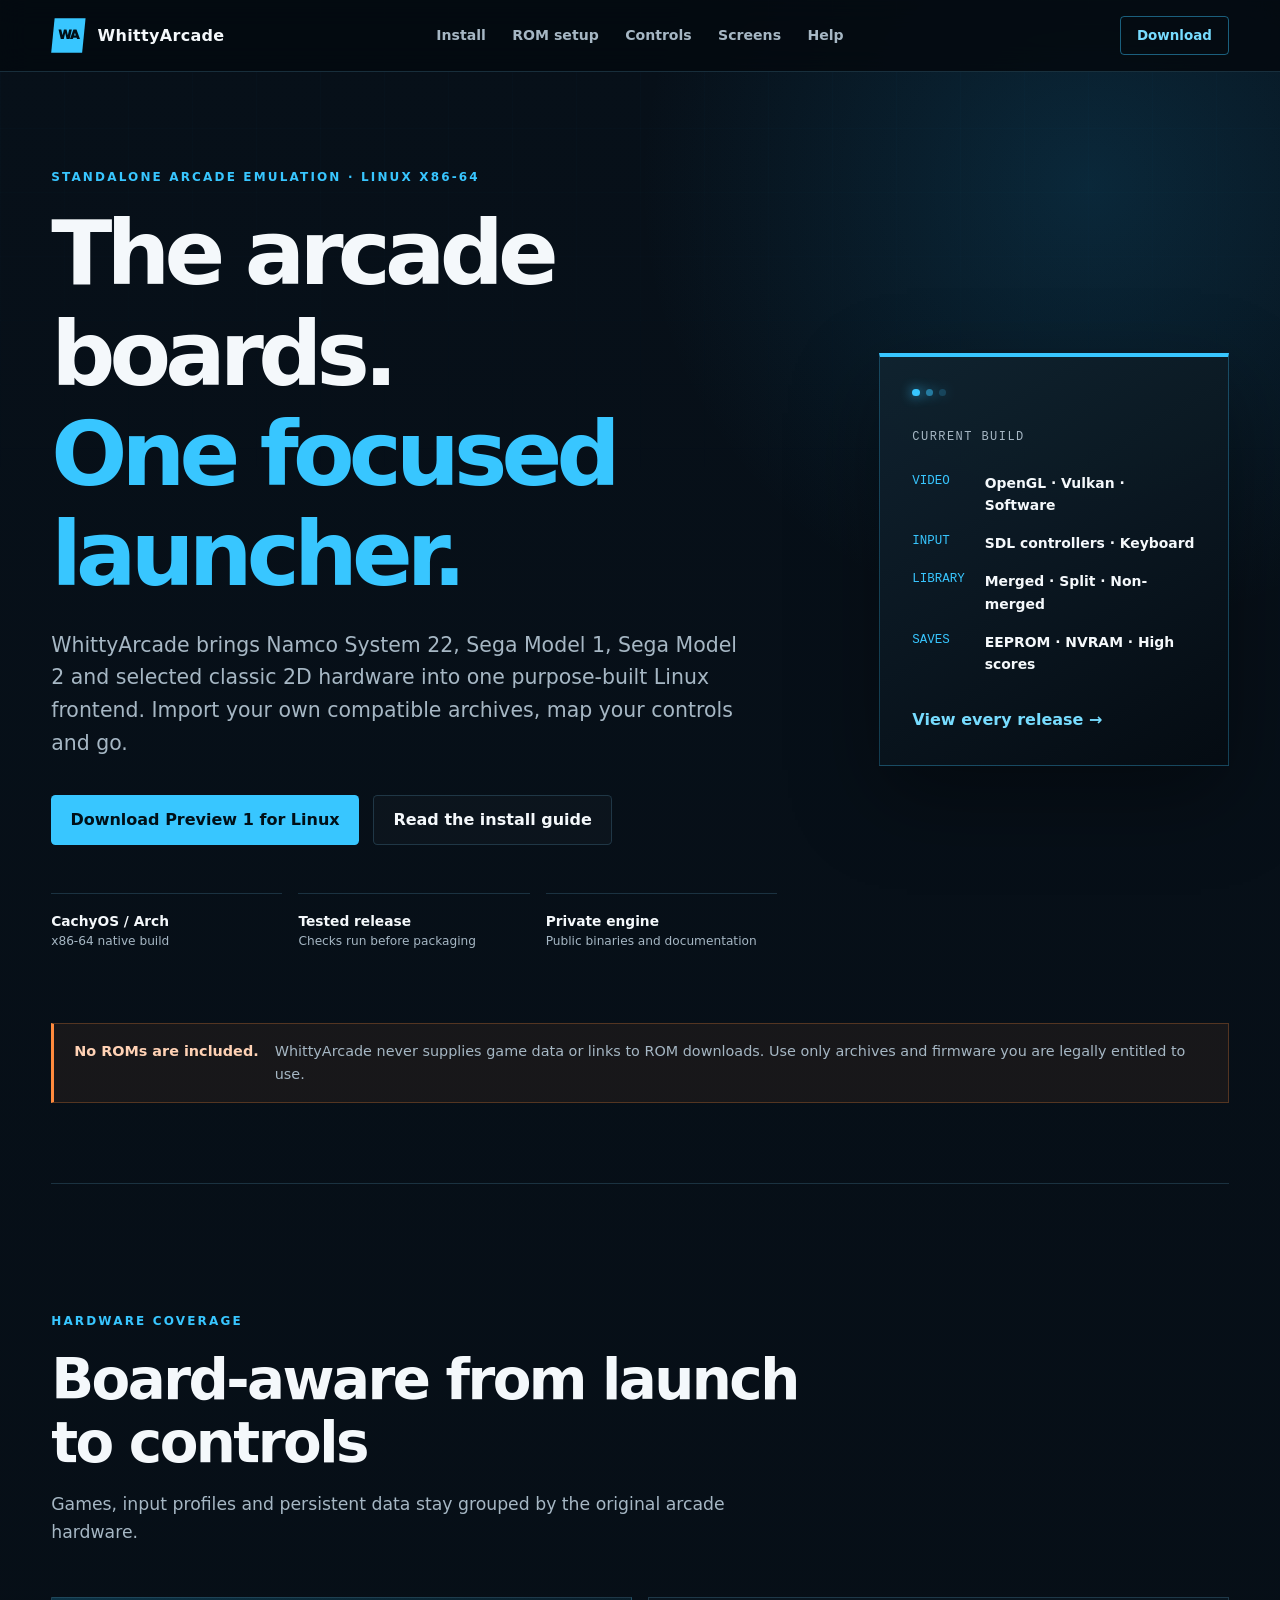
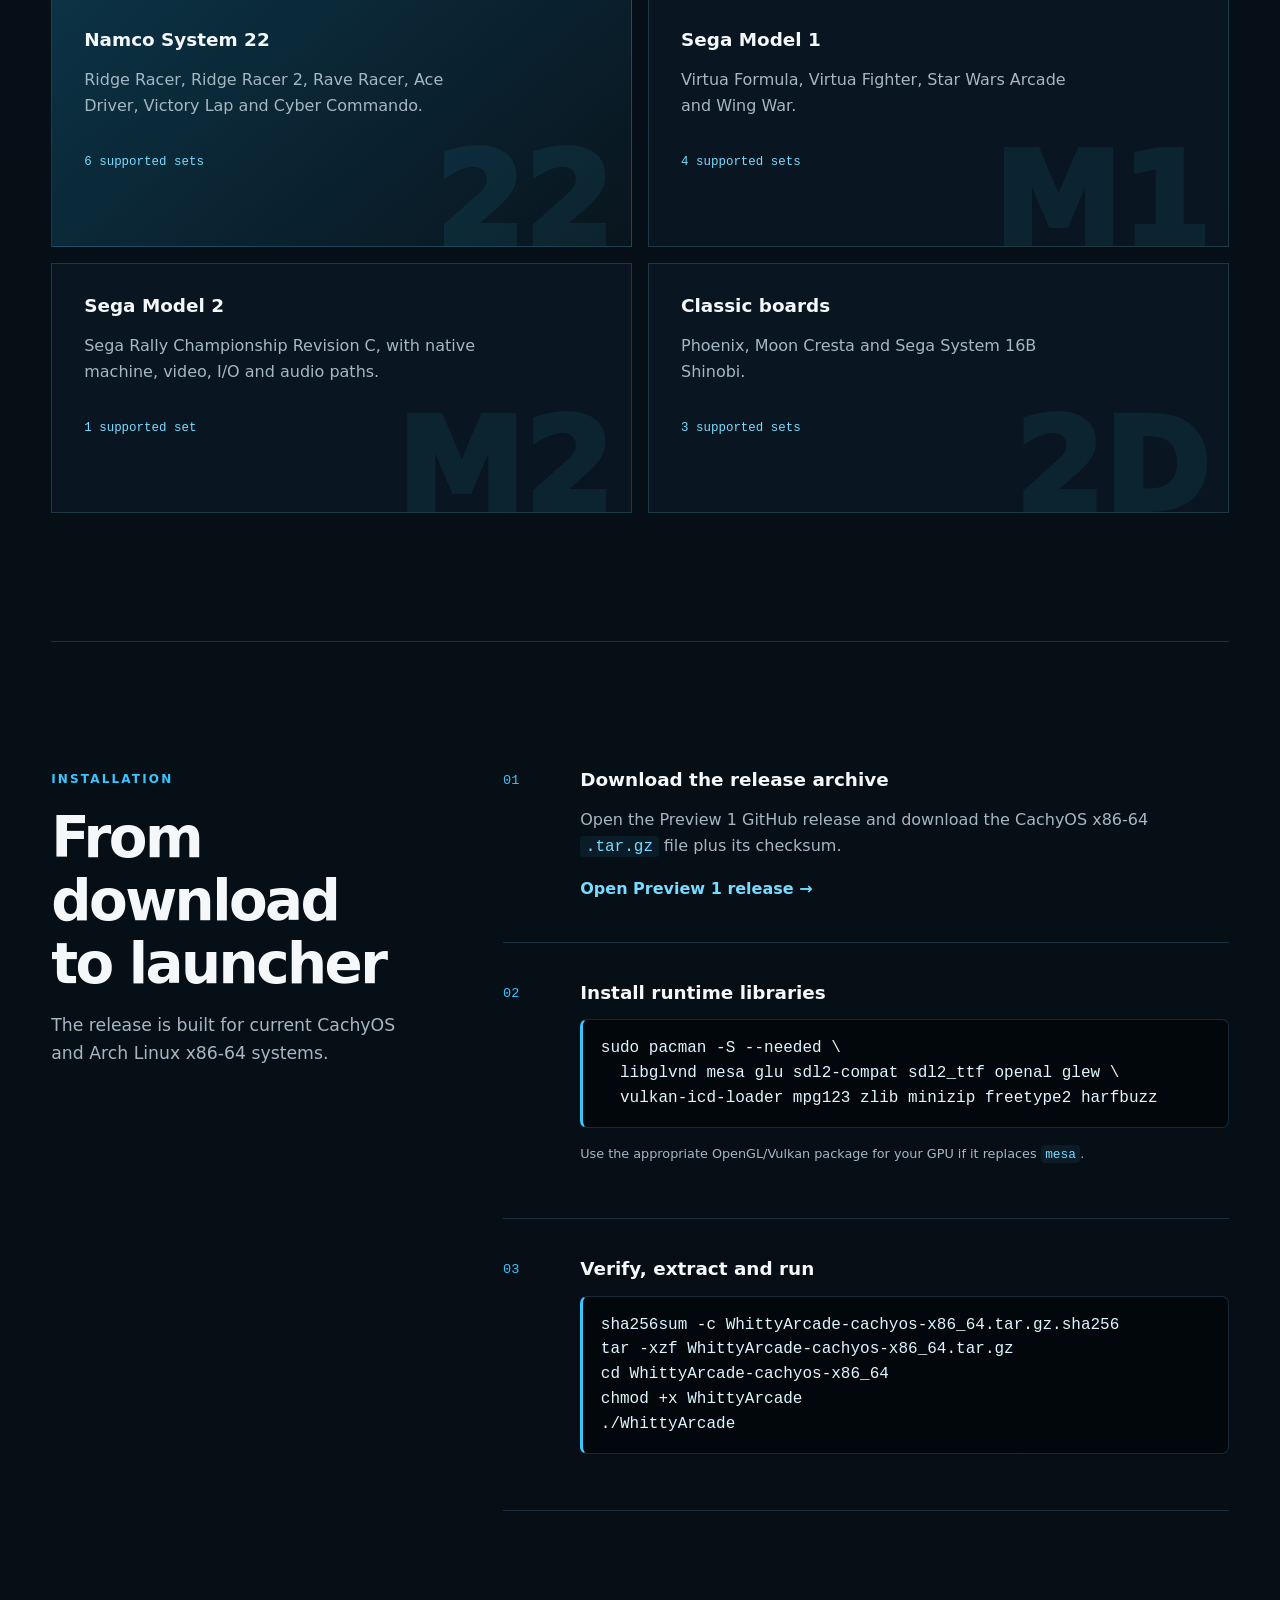
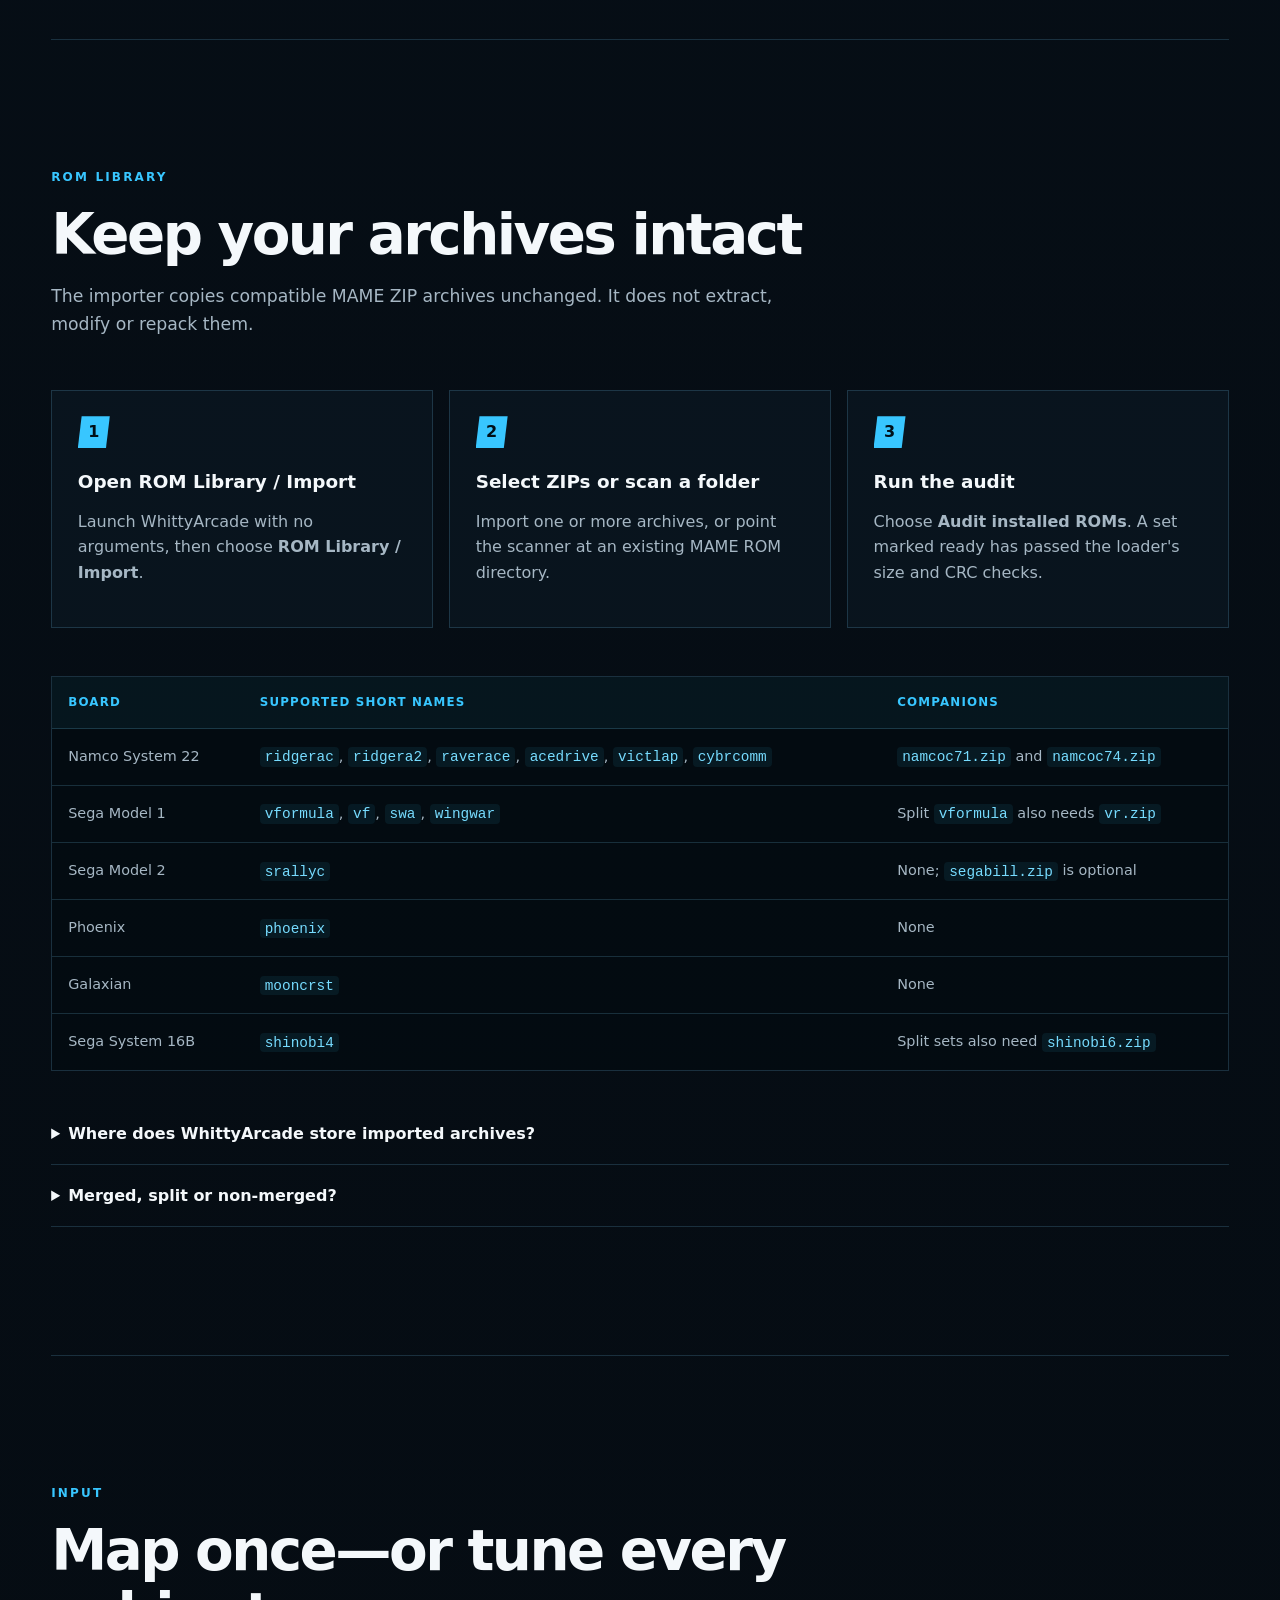
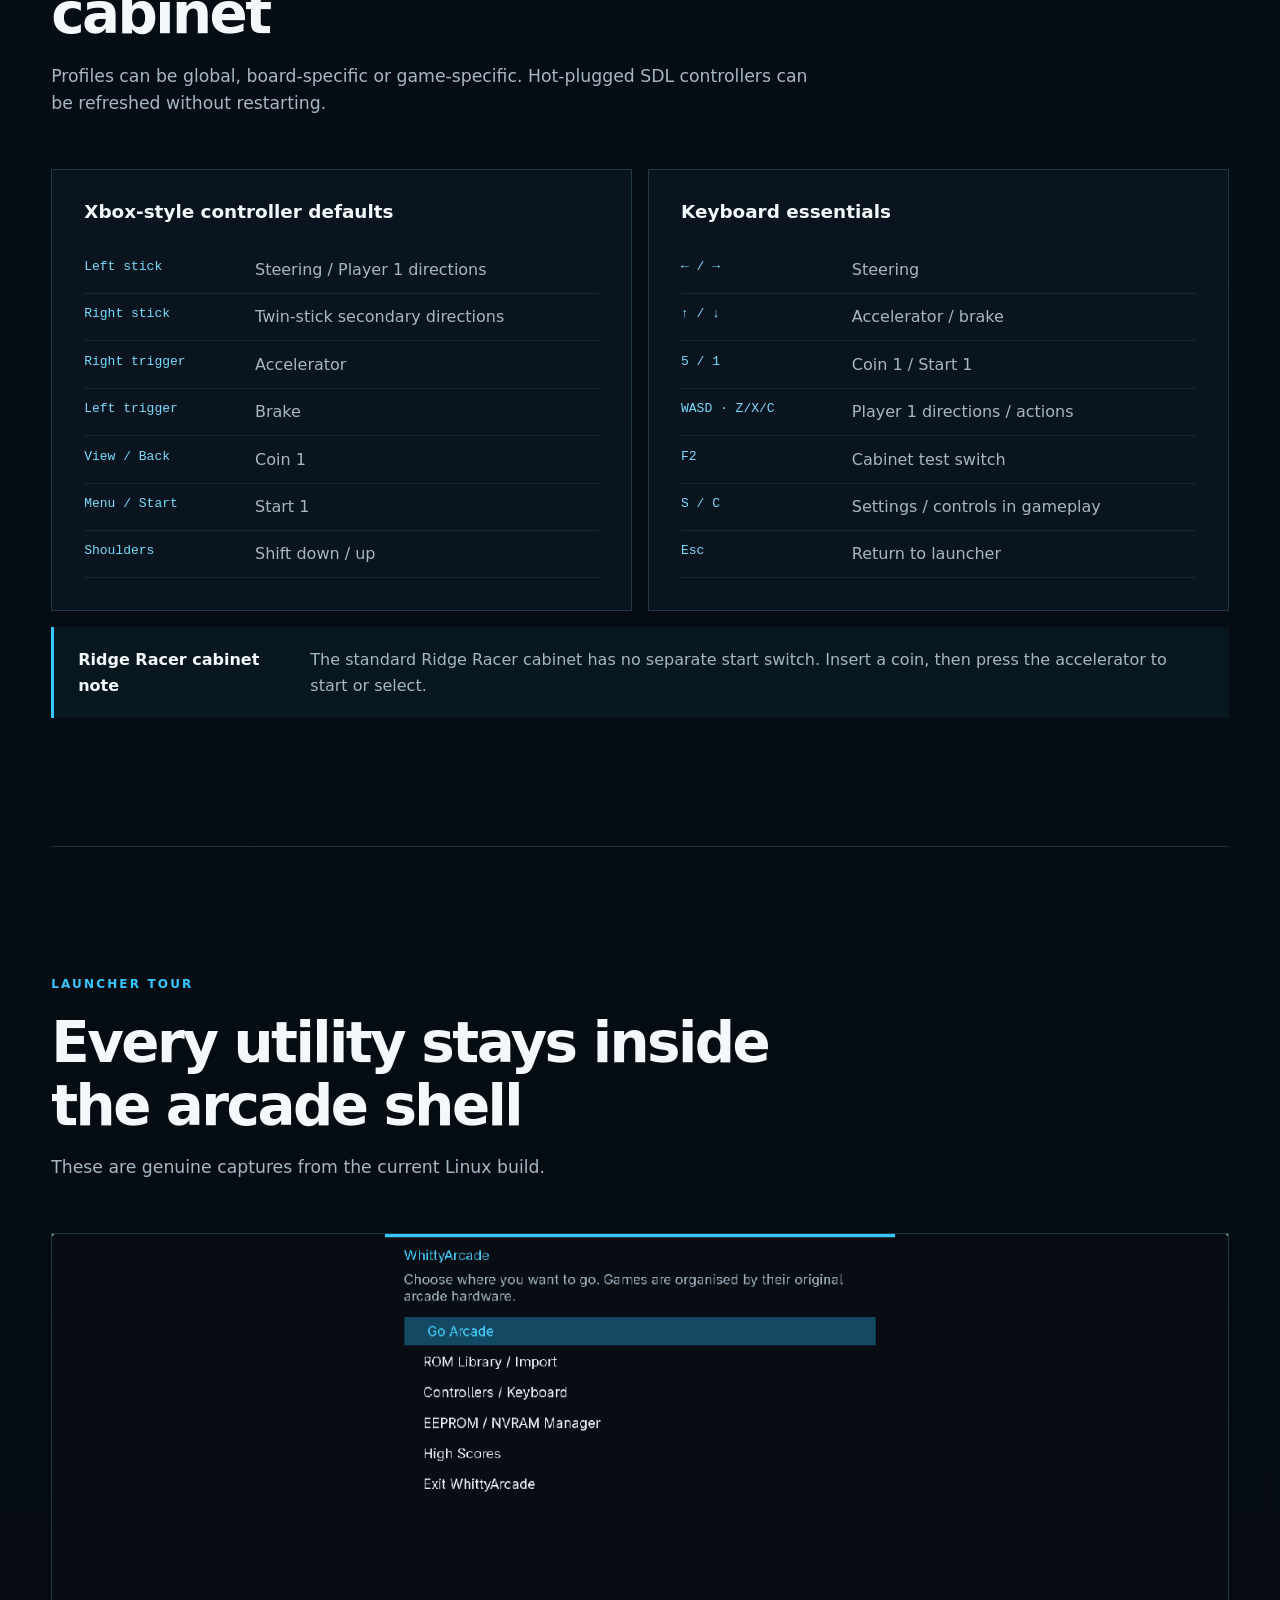
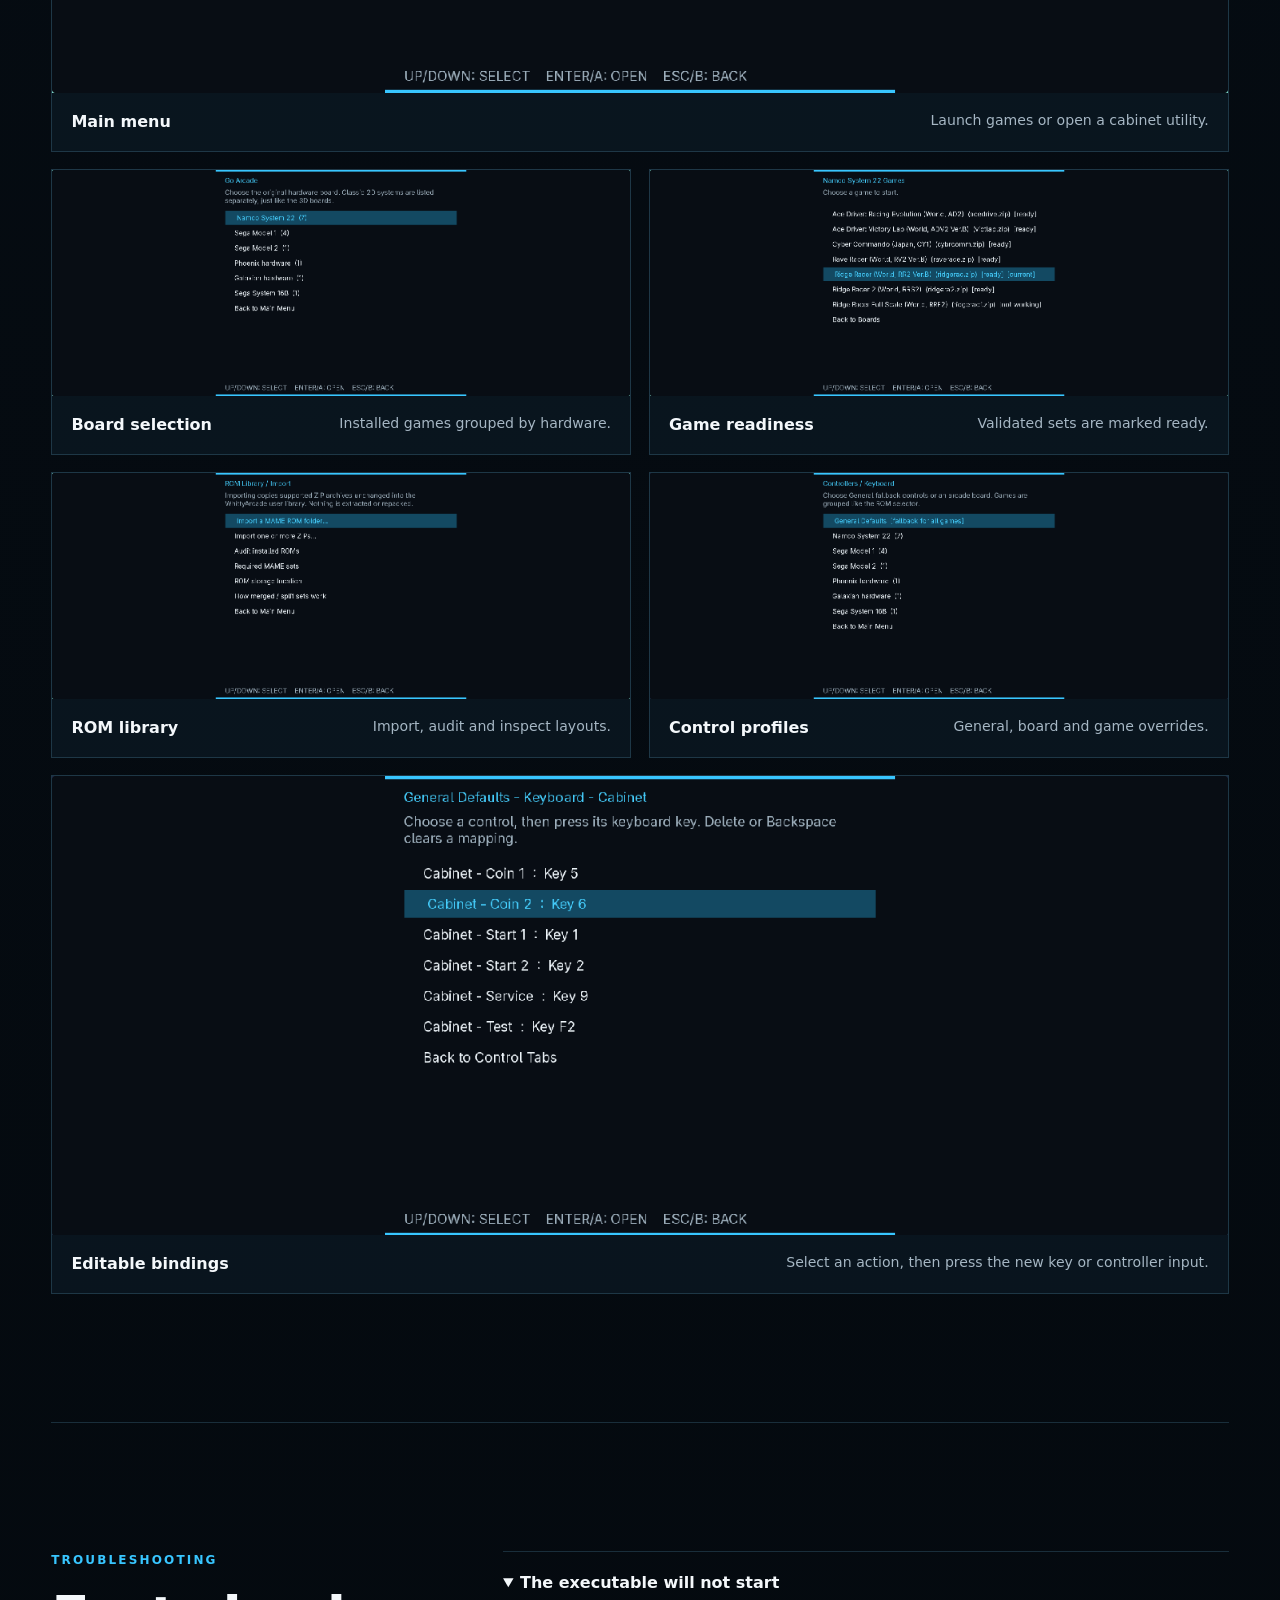
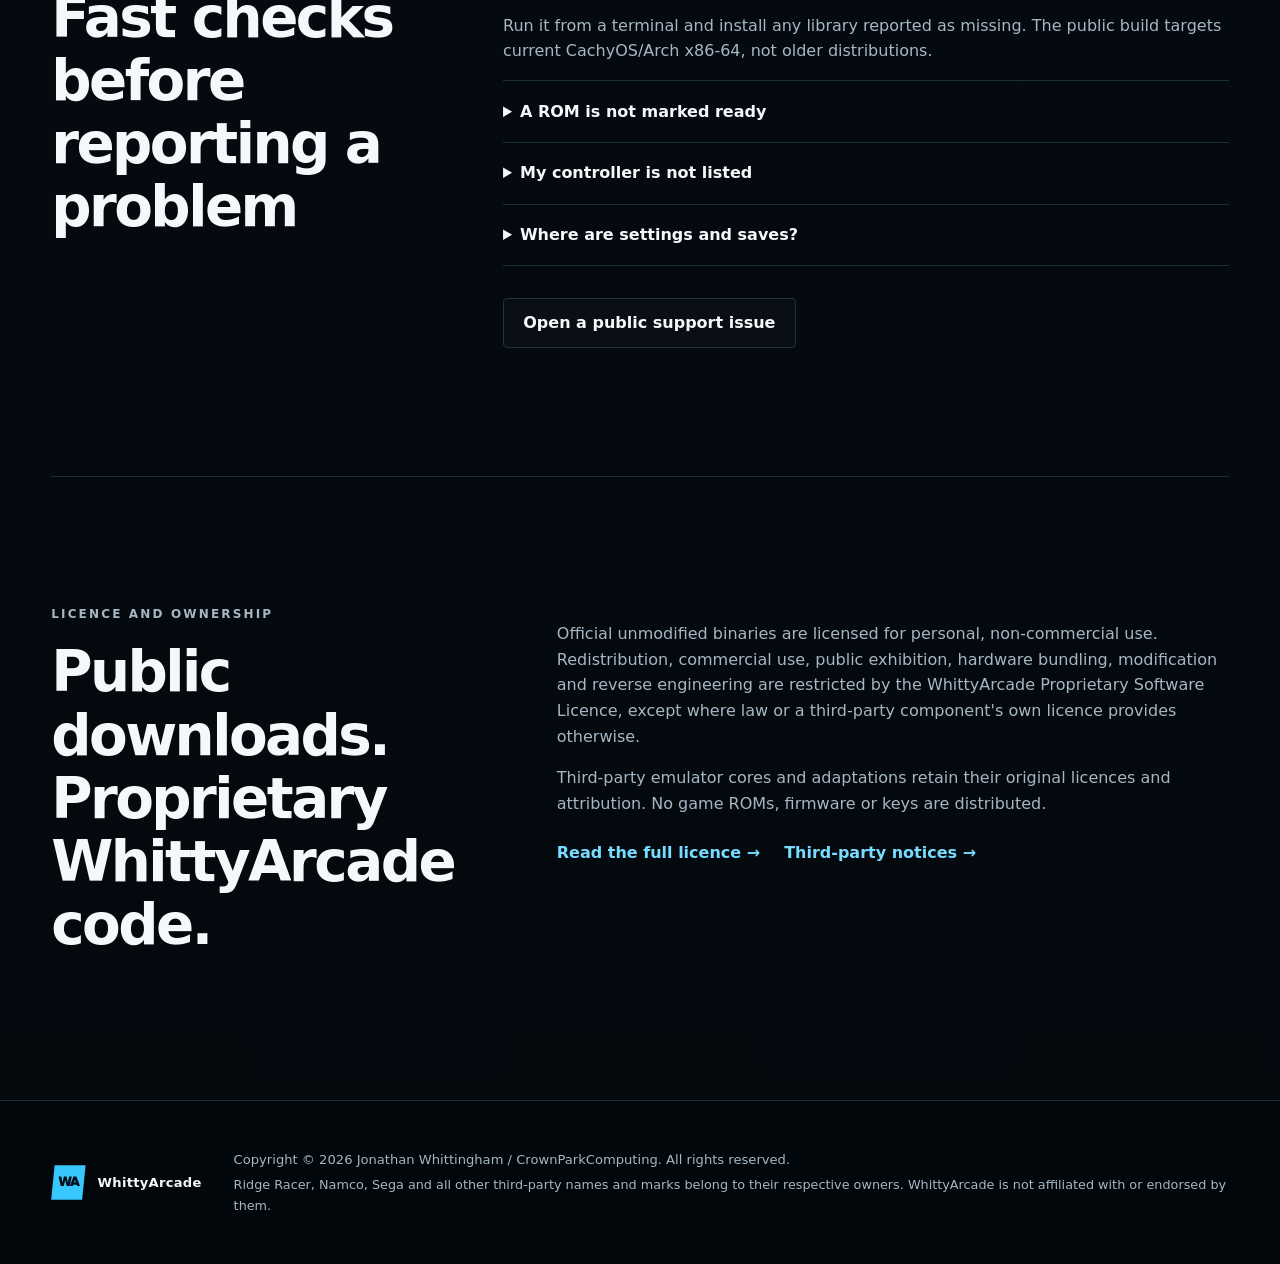
==== commit 1879e060: "Link site to Preview 1 release" ====
--- a/index.html
+++ b/index.html
@@ -27,7 +27,7 @@
       <a href="#screens">Screens</a>
       <a href="#support">Help</a>
     </nav>
-    <a class="header-download" href="https://github.com/CrownParkComputing/WhittyArcade-Releases/releases/latest">Download</a>
+    <a class="header-download" href="https://github.com/CrownParkComputing/WhittyArcade-Releases/releases/tag/v0.1.0-preview.1">Download</a>
   </header>
 
   <main id="main">
@@ -41,8 +41,8 @@
           Import your own compatible archives, map your controls and go.
         </p>
         <div class="hero-actions">
-          <a class="button primary" href="https://github.com/CrownParkComputing/WhittyArcade-Releases/releases/latest">
-            Download latest Linux build
+          <a class="button primary" href="https://github.com/CrownParkComputing/WhittyArcade-Releases/releases/tag/v0.1.0-preview.1">
+            Download Preview 1 for Linux
           </a>
           <a class="button secondary" href="#install">Read the install guide</a>
         </div>
@@ -118,8 +118,8 @@
           <div class="step-number">01</div>
           <div>
             <h3>Download the release archive</h3>
-            <p>Open the latest GitHub release and download the CachyOS x86-64 <code>.tar.gz</code> file plus its checksum.</p>
-            <a class="text-link" href="https://github.com/CrownParkComputing/WhittyArcade-Releases/releases/latest">Open latest release →</a>
+            <p>Open the Preview 1 GitHub release and download the CachyOS x86-64 <code>.tar.gz</code> file plus its checksum.</p>
+            <a class="text-link" href="https://github.com/CrownParkComputing/WhittyArcade-Releases/releases/tag/v0.1.0-preview.1">Open Preview 1 release →</a>
           </div>
         </li>
         <li>
@@ -319,4 +319,3 @@
   </footer>
 </body>
 </html>
-
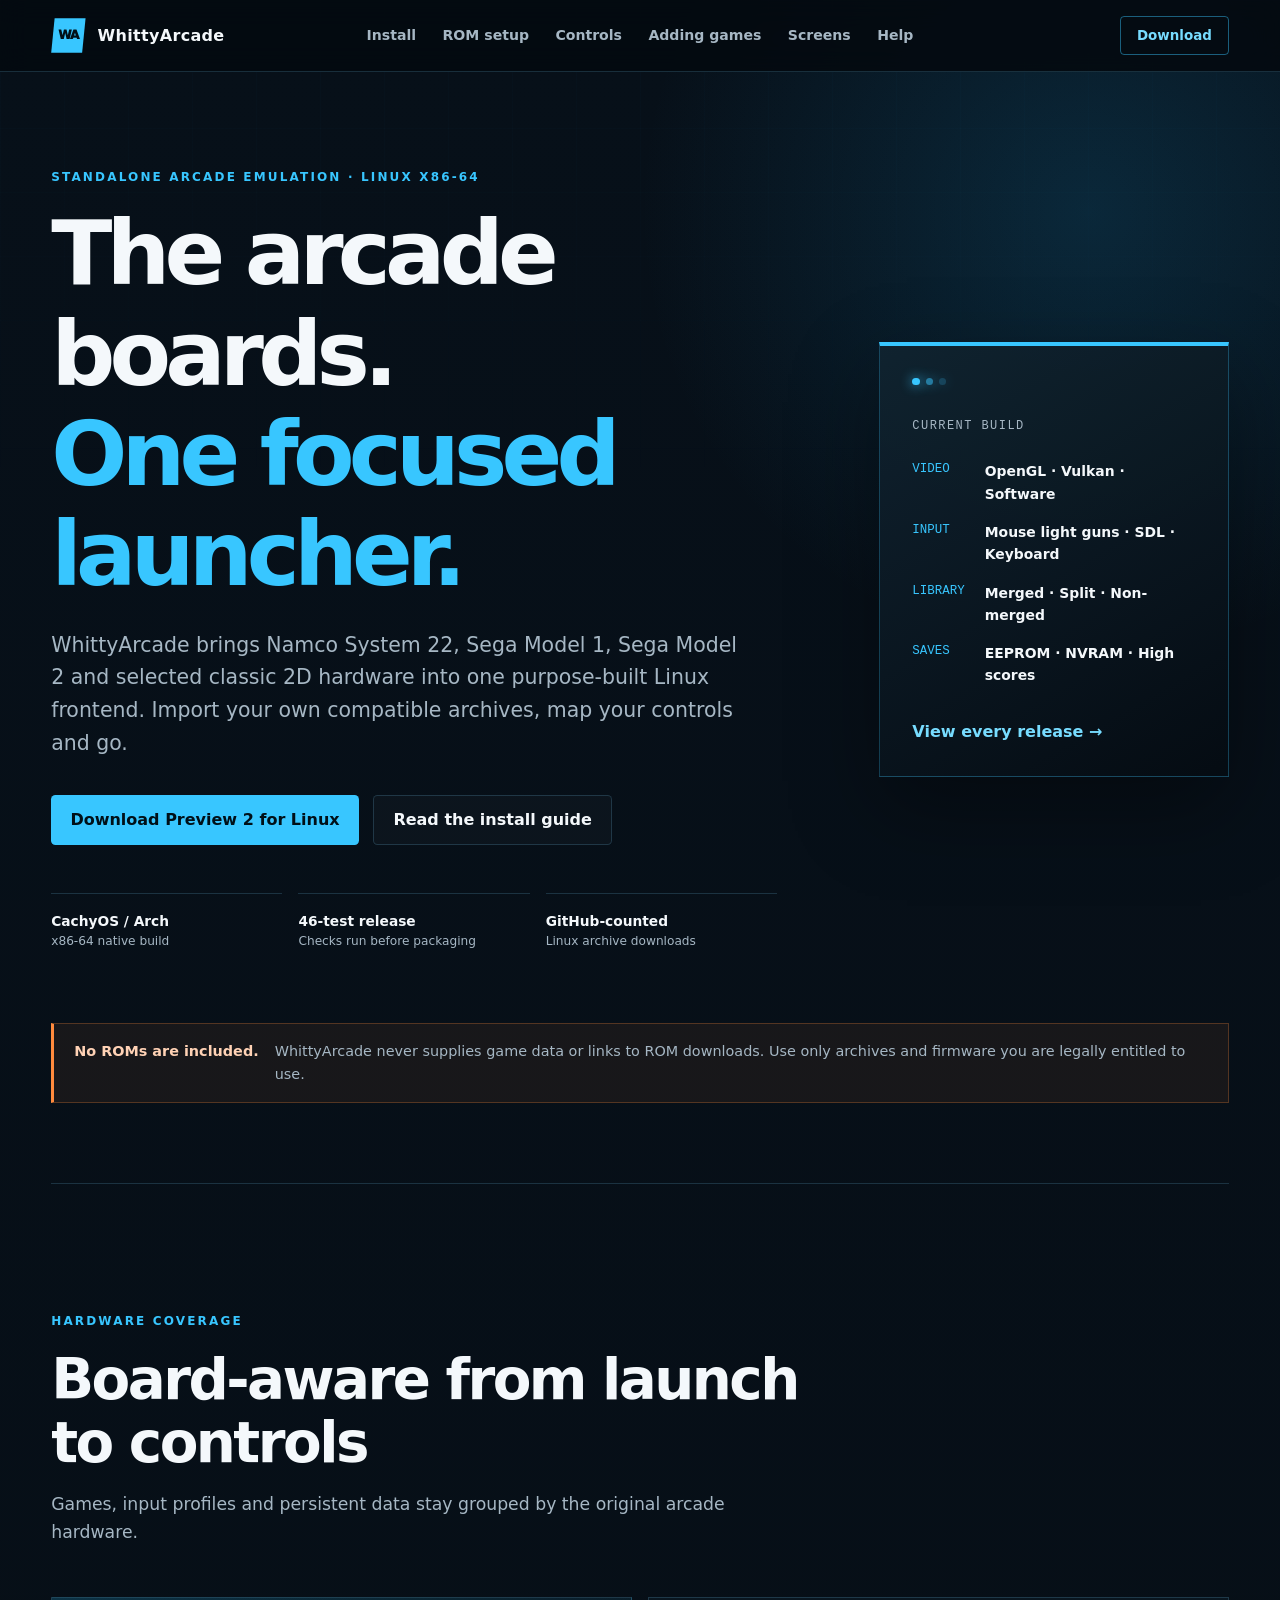
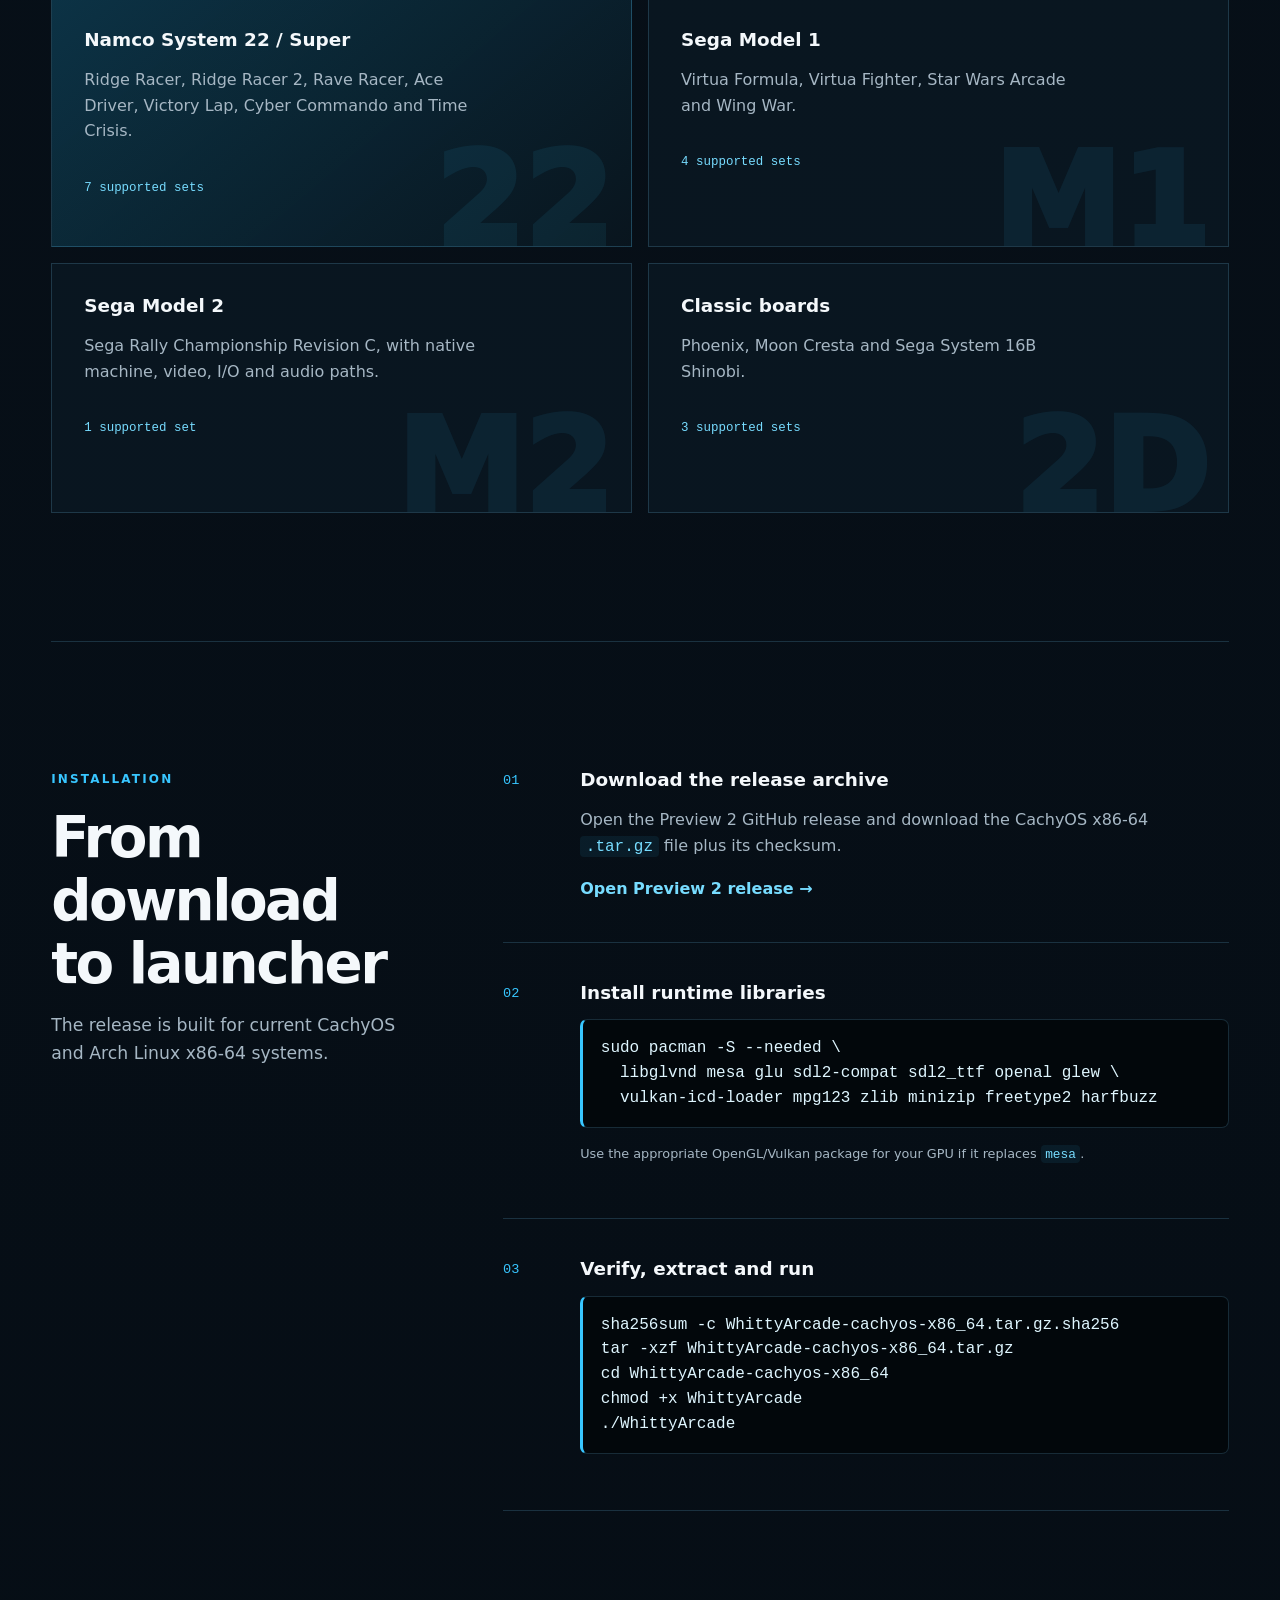
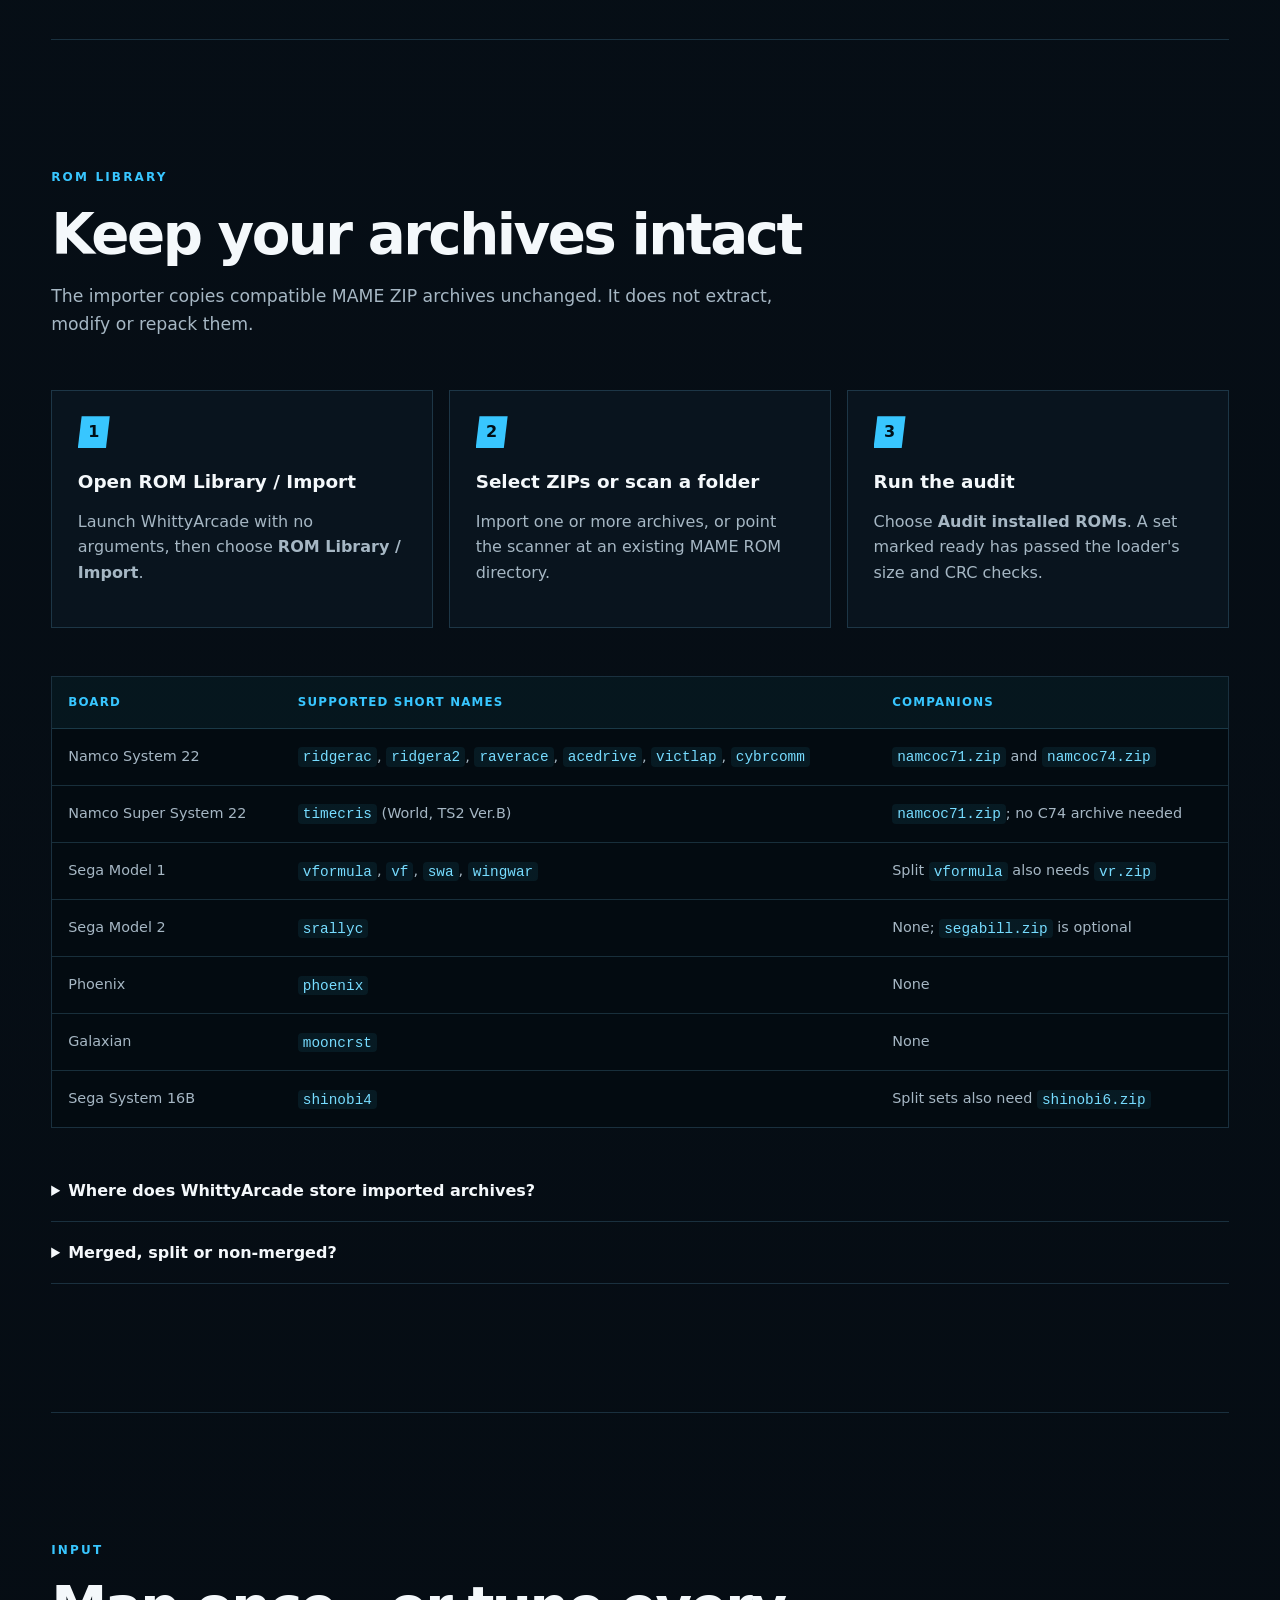
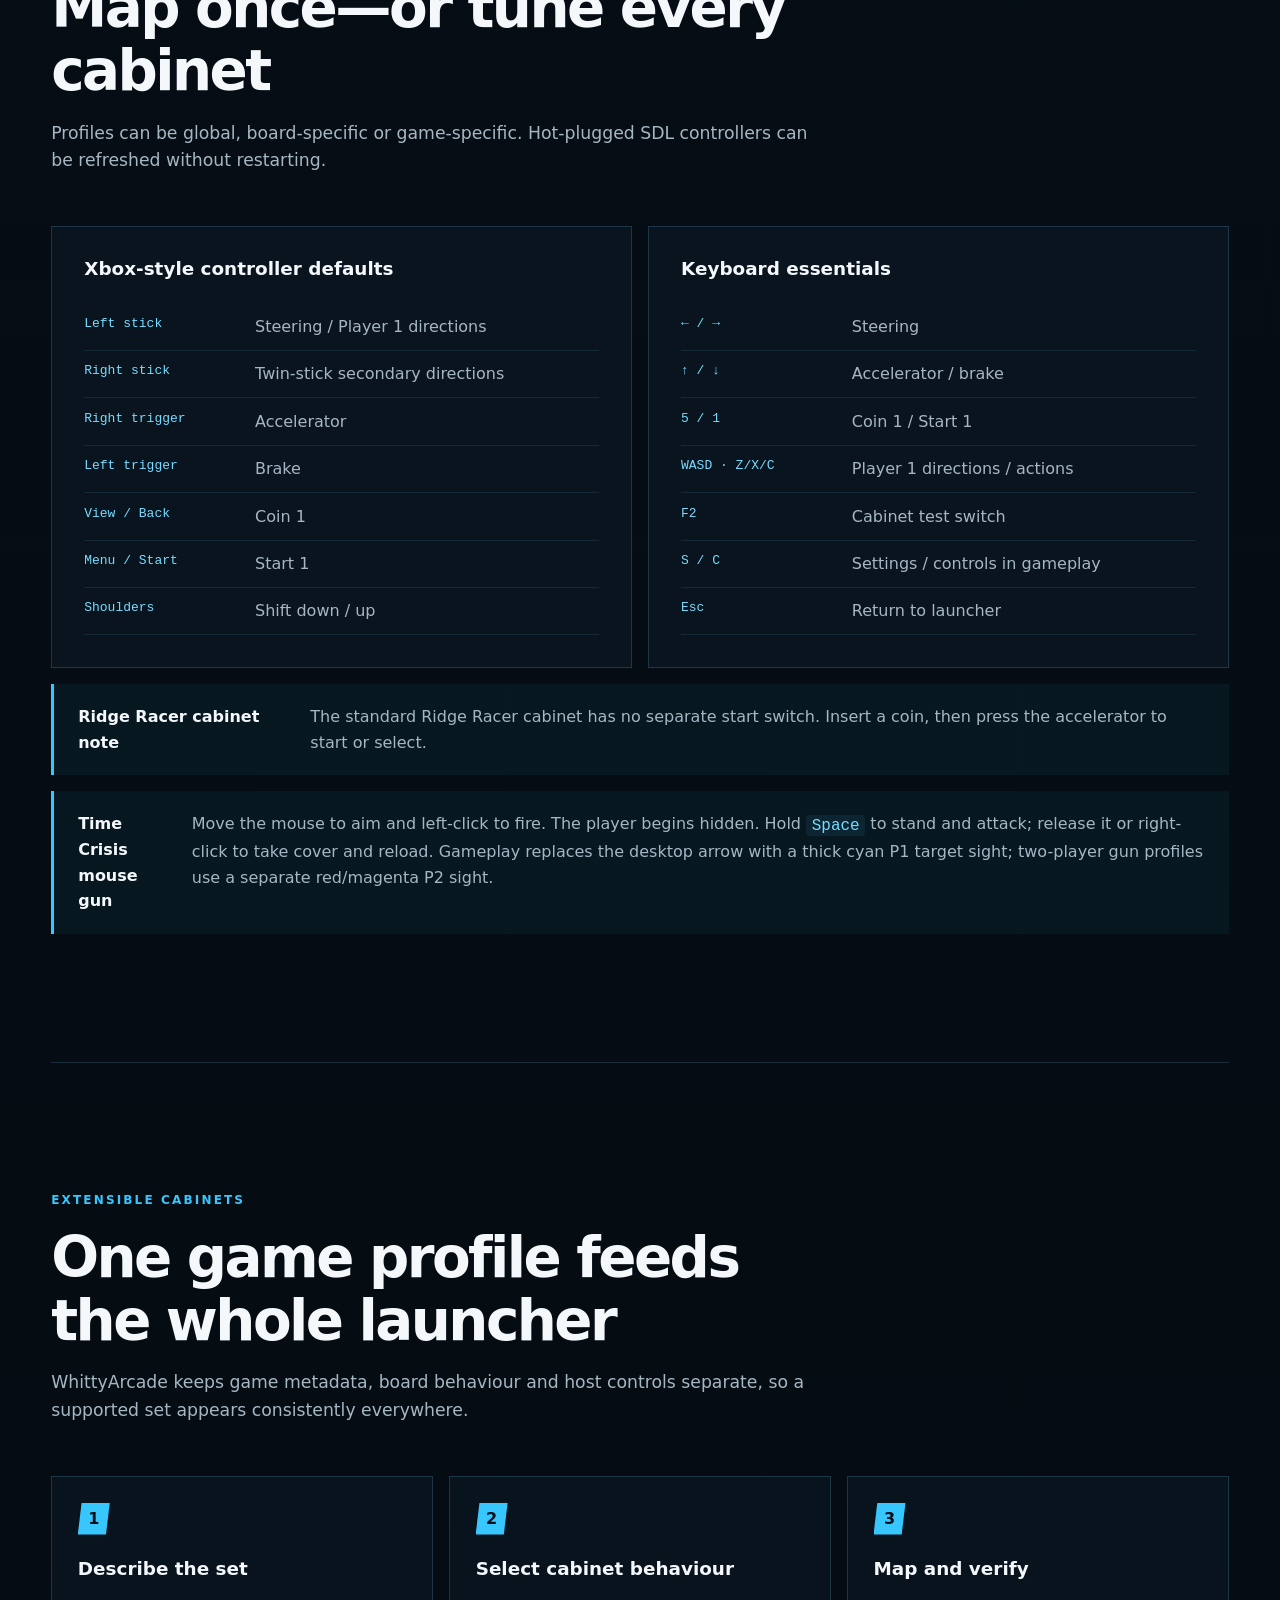
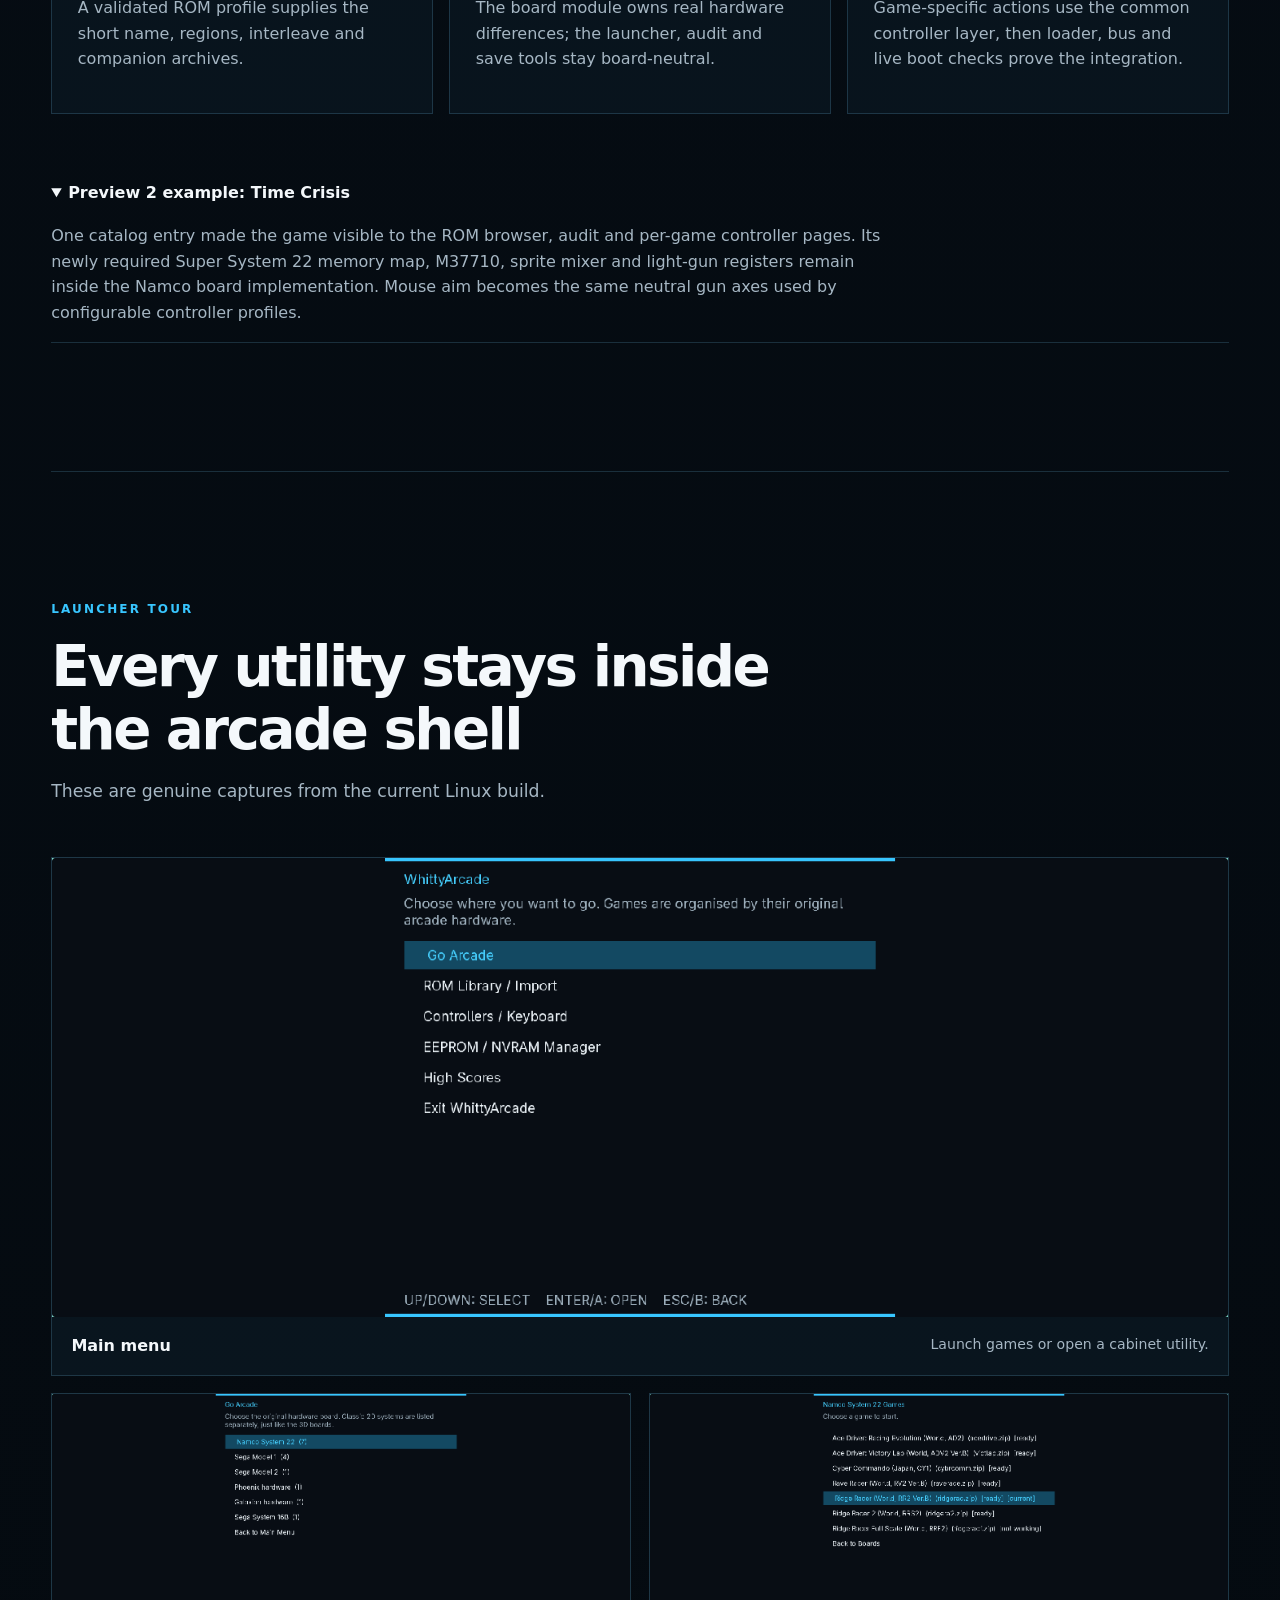
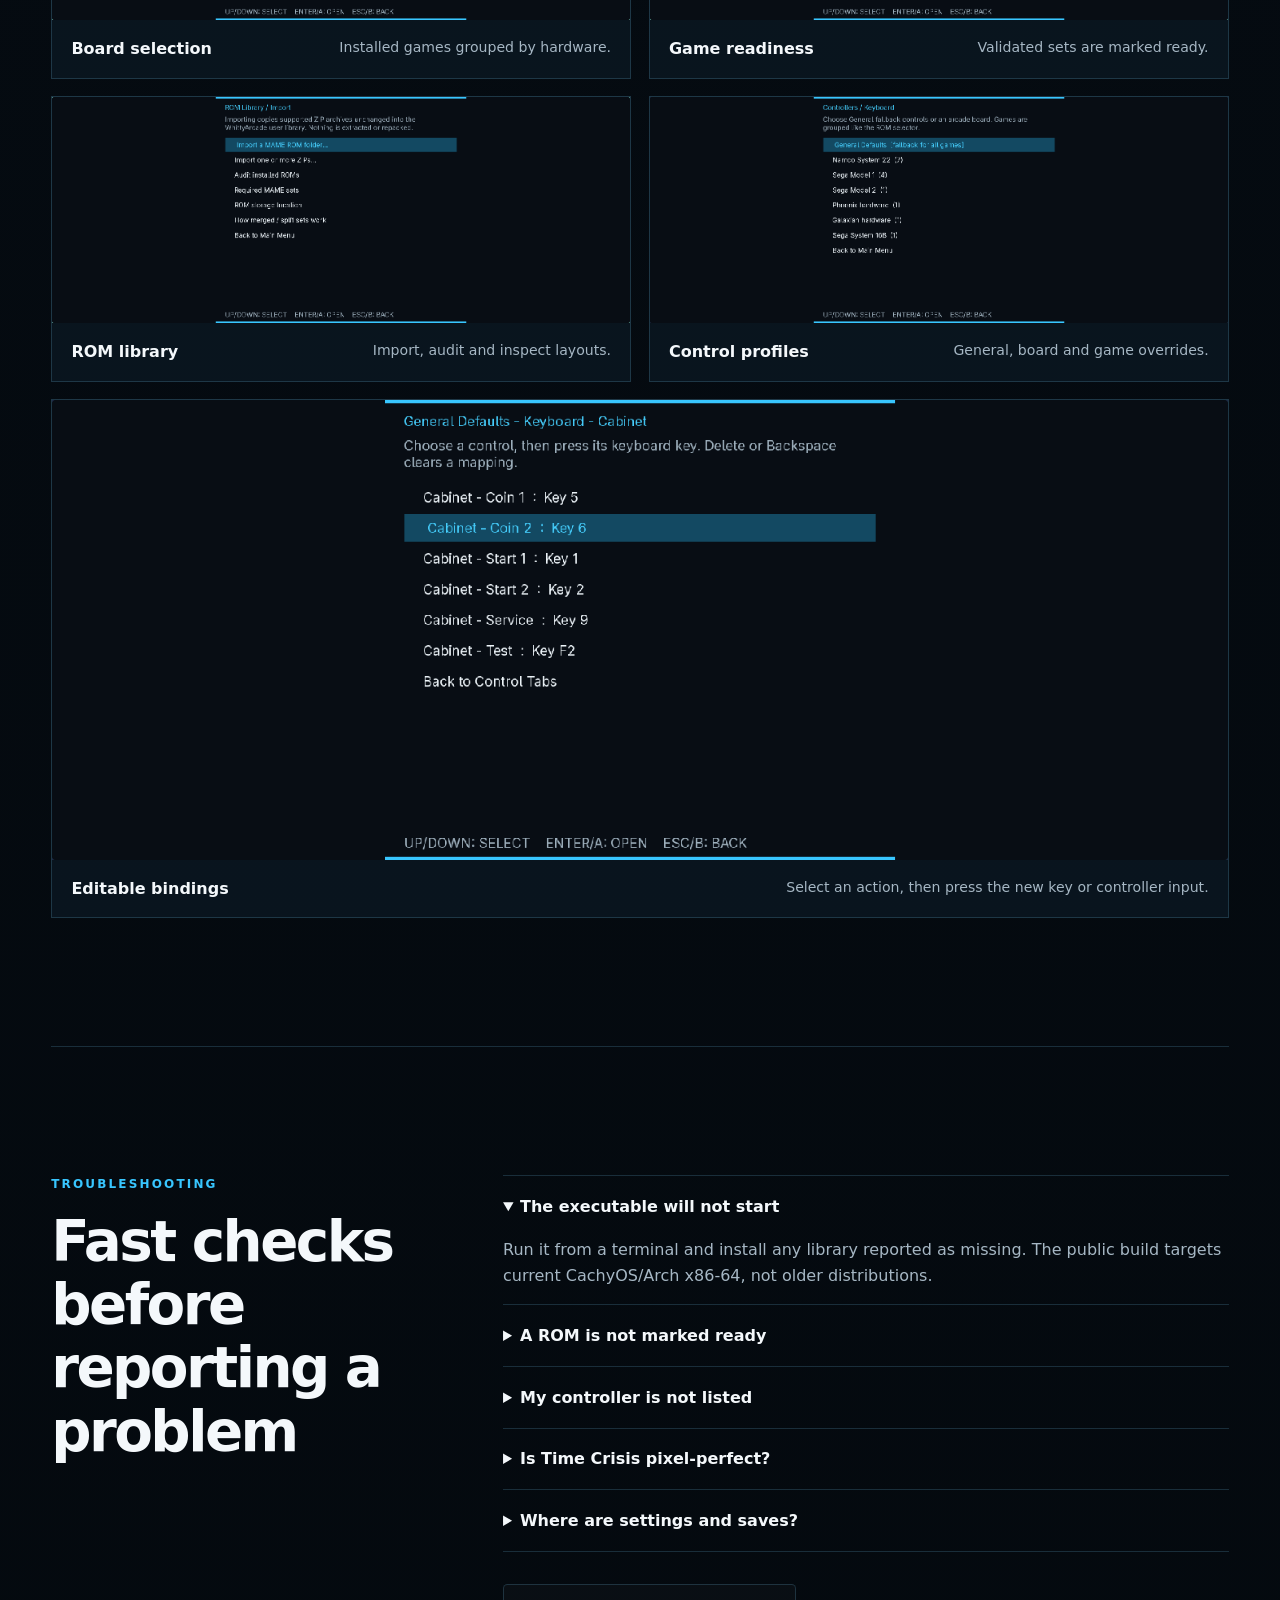
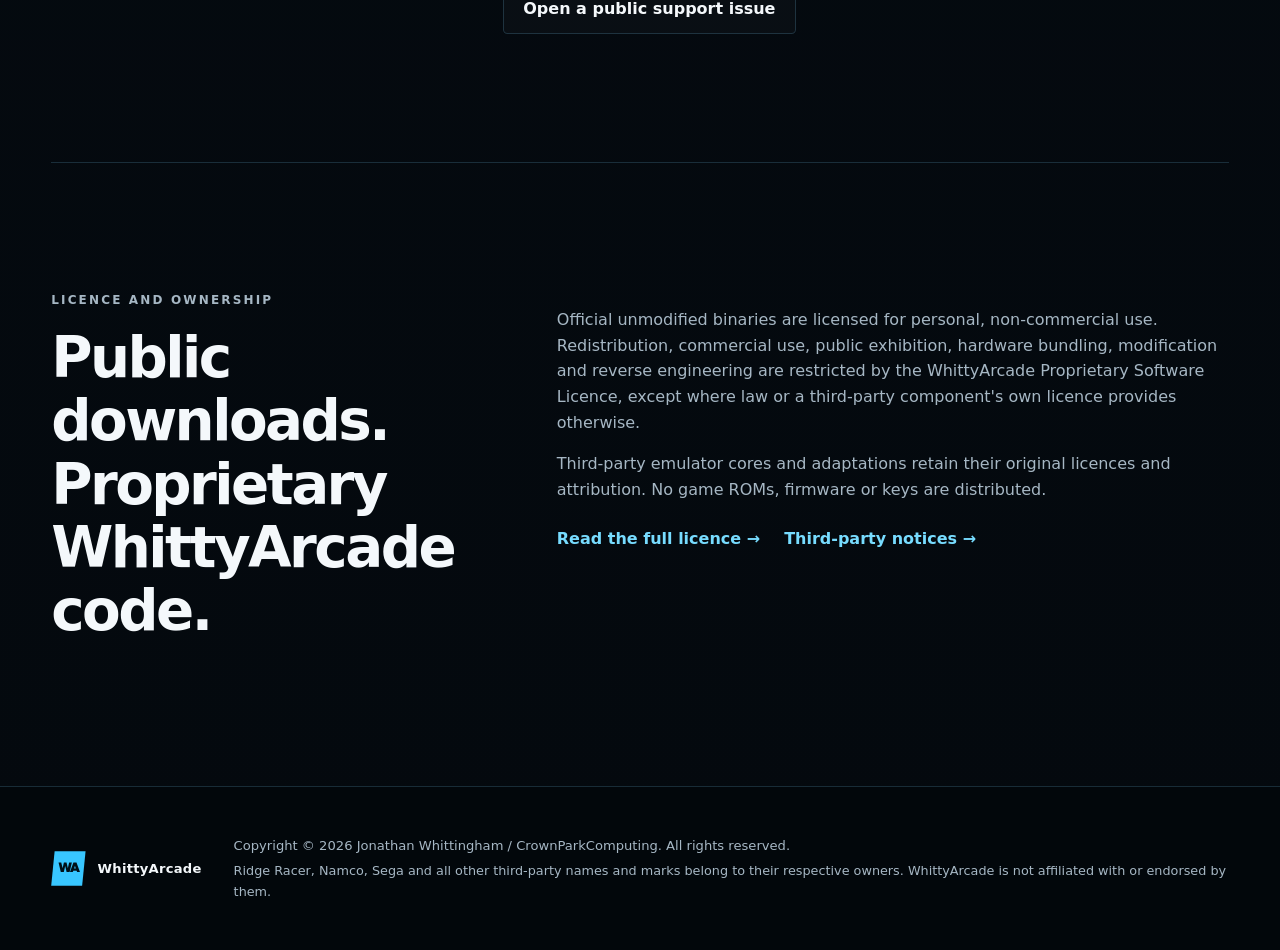
==== commit 69ca92fc: "Publish Preview 2 Time Crisis guide" ====
--- a/index.html
+++ b/index.html
@@ -24,10 +24,11 @@
       <a href="#install">Install</a>
       <a href="#roms">ROM setup</a>
       <a href="#controls">Controls</a>
+      <a href="#extension">Adding games</a>
       <a href="#screens">Screens</a>
       <a href="#support">Help</a>
     </nav>
-    <a class="header-download" href="https://github.com/CrownParkComputing/WhittyArcade-Releases/releases/tag/v0.1.0-preview.1">Download</a>
+    <a class="header-download" href="https://github.com/CrownParkComputing/WhittyArcade-Releases/releases/tag/v0.1.0-preview.2">Download</a>
   </header>
 
   <main id="main">
@@ -41,15 +42,15 @@
           Import your own compatible archives, map your controls and go.
         </p>
         <div class="hero-actions">
-          <a class="button primary" href="https://github.com/CrownParkComputing/WhittyArcade-Releases/releases/tag/v0.1.0-preview.1">
-            Download Preview 1 for Linux
+          <a class="button primary" href="https://github.com/CrownParkComputing/WhittyArcade-Releases/releases/tag/v0.1.0-preview.2">
+            Download Preview 2 for Linux
           </a>
           <a class="button secondary" href="#install">Read the install guide</a>
         </div>
         <ul class="release-facts" aria-label="Release facts">
           <li><strong>CachyOS / Arch</strong><span>x86-64 native build</span></li>
-          <li><strong>Tested release</strong><span>Checks run before packaging</span></li>
-          <li><strong>Private engine</strong><span>Public binaries and documentation</span></li>
+          <li><strong>46-test release</strong><span>Checks run before packaging</span></li>
+          <li><strong id="download-count" aria-live="polite">Loading…</strong><span>Linux archive downloads</span></li>
         </ul>
       </div>
 
@@ -58,7 +59,7 @@
         <p class="panel-label">CURRENT BUILD</p>
         <div class="board-readout">
           <span>VIDEO</span><strong>OpenGL · Vulkan · Software</strong>
-          <span>INPUT</span><strong>SDL controllers · Keyboard</strong>
+          <span>INPUT</span><strong>Mouse light guns · SDL · Keyboard</strong>
           <span>LIBRARY</span><strong>Merged · Split · Non-merged</strong>
           <span>SAVES</span><strong>EEPROM · NVRAM · High scores</strong>
         </div>
@@ -81,9 +82,9 @@
       <div class="board-grid">
         <article class="board-card featured">
           <div class="card-index">22</div>
-          <h3>Namco System 22</h3>
-          <p>Ridge Racer, Ridge Racer 2, Rave Racer, Ace Driver, Victory Lap and Cyber Commando.</p>
-          <span class="status">6 supported sets</span>
+          <h3>Namco System 22 / Super</h3>
+          <p>Ridge Racer, Ridge Racer 2, Rave Racer, Ace Driver, Victory Lap, Cyber Commando and Time Crisis.</p>
+          <span class="status">7 supported sets</span>
         </article>
         <article class="board-card">
           <div class="card-index">M1</div>
@@ -118,8 +119,8 @@
           <div class="step-number">01</div>
           <div>
             <h3>Download the release archive</h3>
-            <p>Open the Preview 1 GitHub release and download the CachyOS x86-64 <code>.tar.gz</code> file plus its checksum.</p>
-            <a class="text-link" href="https://github.com/CrownParkComputing/WhittyArcade-Releases/releases/tag/v0.1.0-preview.1">Open Preview 1 release →</a>
+            <p>Open the Preview 2 GitHub release and download the CachyOS x86-64 <code>.tar.gz</code> file plus its checksum.</p>
+            <a class="text-link" href="https://github.com/CrownParkComputing/WhittyArcade-Releases/releases/tag/v0.1.0-preview.2">Open Preview 2 release →</a>
           </div>
         </li>
         <li>
@@ -176,6 +177,7 @@
           <thead><tr><th>Board</th><th>Supported short names</th><th>Companions</th></tr></thead>
           <tbody>
             <tr><td>Namco System 22</td><td><code>ridgerac</code>, <code>ridgera2</code>, <code>raverace</code>, <code>acedrive</code>, <code>victlap</code>, <code>cybrcomm</code></td><td><code>namcoc71.zip</code> and <code>namcoc74.zip</code></td></tr>
+            <tr><td>Namco Super System 22</td><td><code>timecris</code> (World, TS2 Ver.B)</td><td><code>namcoc71.zip</code>; no C74 archive needed</td></tr>
             <tr><td>Sega Model 1</td><td><code>vformula</code>, <code>vf</code>, <code>swa</code>, <code>wingwar</code></td><td>Split <code>vformula</code> also needs <code>vr.zip</code></td></tr>
             <tr><td>Sega Model 2</td><td><code>srallyc</code></td><td>None; <code>segabill.zip</code> is optional</td></tr>
             <tr><td>Phoenix</td><td><code>phoenix</code></td><td>None</td></tr>
@@ -233,6 +235,42 @@
         <strong>Ridge Racer cabinet note</strong>
         <p>The standard Ridge Racer cabinet has no separate start switch. Insert a coin, then press the accelerator to start or select.</p>
       </div>
+
+      <div class="tip">
+        <strong>Time Crisis mouse gun</strong>
+        <p>Move the mouse to aim and left-click to fire. The player begins hidden. Hold <code>Space</code> to stand and attack; release it or right-click to take cover and reload. Gameplay replaces the desktop arrow with a thick cyan P1 target sight; two-player gun profiles use a separate red/magenta P2 sight.</p>
+      </div>
+    </section>
+
+    <section class="section" id="extension">
+      <div class="section-heading">
+        <p class="eyebrow">Extensible cabinets</p>
+        <h2>One game profile feeds the whole launcher</h2>
+        <p>WhittyArcade keeps game metadata, board behaviour and host controls separate, so a supported set appears consistently everywhere.</p>
+      </div>
+
+      <div class="instruction-grid">
+        <article>
+          <span class="instruction-icon" aria-hidden="true">1</span>
+          <h3>Describe the set</h3>
+          <p>A validated ROM profile supplies the short name, regions, interleave and companion archives.</p>
+        </article>
+        <article>
+          <span class="instruction-icon" aria-hidden="true">2</span>
+          <h3>Select cabinet behaviour</h3>
+          <p>The board module owns real hardware differences; the launcher, audit and save tools stay board-neutral.</p>
+        </article>
+        <article>
+          <span class="instruction-icon" aria-hidden="true">3</span>
+          <h3>Map and verify</h3>
+          <p>Game-specific actions use the common controller layer, then loader, bus and live boot checks prove the integration.</p>
+        </article>
+      </div>
+
+      <details open>
+        <summary>Preview 2 example: Time Crisis</summary>
+        <p>One catalog entry made the game visible to the ROM browser, audit and per-game controller pages. Its newly required Super System 22 memory map, M37710, sprite mixer and light-gun registers remain inside the Namco board implementation. Mouse aim becomes the same neutral gun axes used by configurable controller profiles.</p>
+      </details>
     </section>
 
     <section class="section" id="screens">
@@ -287,6 +325,10 @@
         <details>
           <summary>My controller is not listed</summary>
           <p>Connect it, open <strong>Controllers / Keyboard</strong>, then choose <strong>Refresh plugged-in devices</strong>. The controller must be recognised by SDL as a game controller.</p>
+        </details>
+        <details>
+          <summary>Is Time Crisis pixel-perfect?</summary>
+          <p>No. Preview 2 validates boot, attract/gameplay scenes, audio, gun coordinates, trigger and pedal behaviour, but some Super System 22 fog and sprite alpha/blend details remain experimental.</p>
         </details>
         <details>
           <summary>Where are settings and saves?</summary>
@@ -317,5 +359,27 @@
     <p>Copyright © 2026 Jonathan Whittingham / CrownParkComputing. All rights reserved.</p>
     <p class="fine-print">Ridge Racer, Namco, Sega and all other third-party names and marks belong to their respective owners. WhittyArcade is not affiliated with or endorsed by them.</p>
   </footer>
+  <script>
+    (() => {
+      const output = document.getElementById('download-count');
+      const releases = 'https://api.github.com/repos/CrownParkComputing/WhittyArcade-Releases/releases?per_page=100';
+      fetch(releases, { headers: { Accept: 'application/vnd.github+json' } })
+        .then(response => {
+          if (!response.ok) throw new Error(`GitHub returned ${response.status}`);
+          return response.json();
+        })
+        .then(items => {
+          const count = items
+            .flatMap(release => release.assets || [])
+            .filter(asset => /^WhittyArcade-.*\.tar\.gz$/.test(asset.name))
+            .reduce((total, asset) => total + asset.download_count, 0);
+          output.textContent = count.toLocaleString('en-GB');
+          output.title = 'Anonymous release-asset count reported by GitHub';
+        })
+        .catch(() => {
+          output.textContent = 'GitHub-counted';
+        });
+    })();
+  </script>
 </body>
 </html>
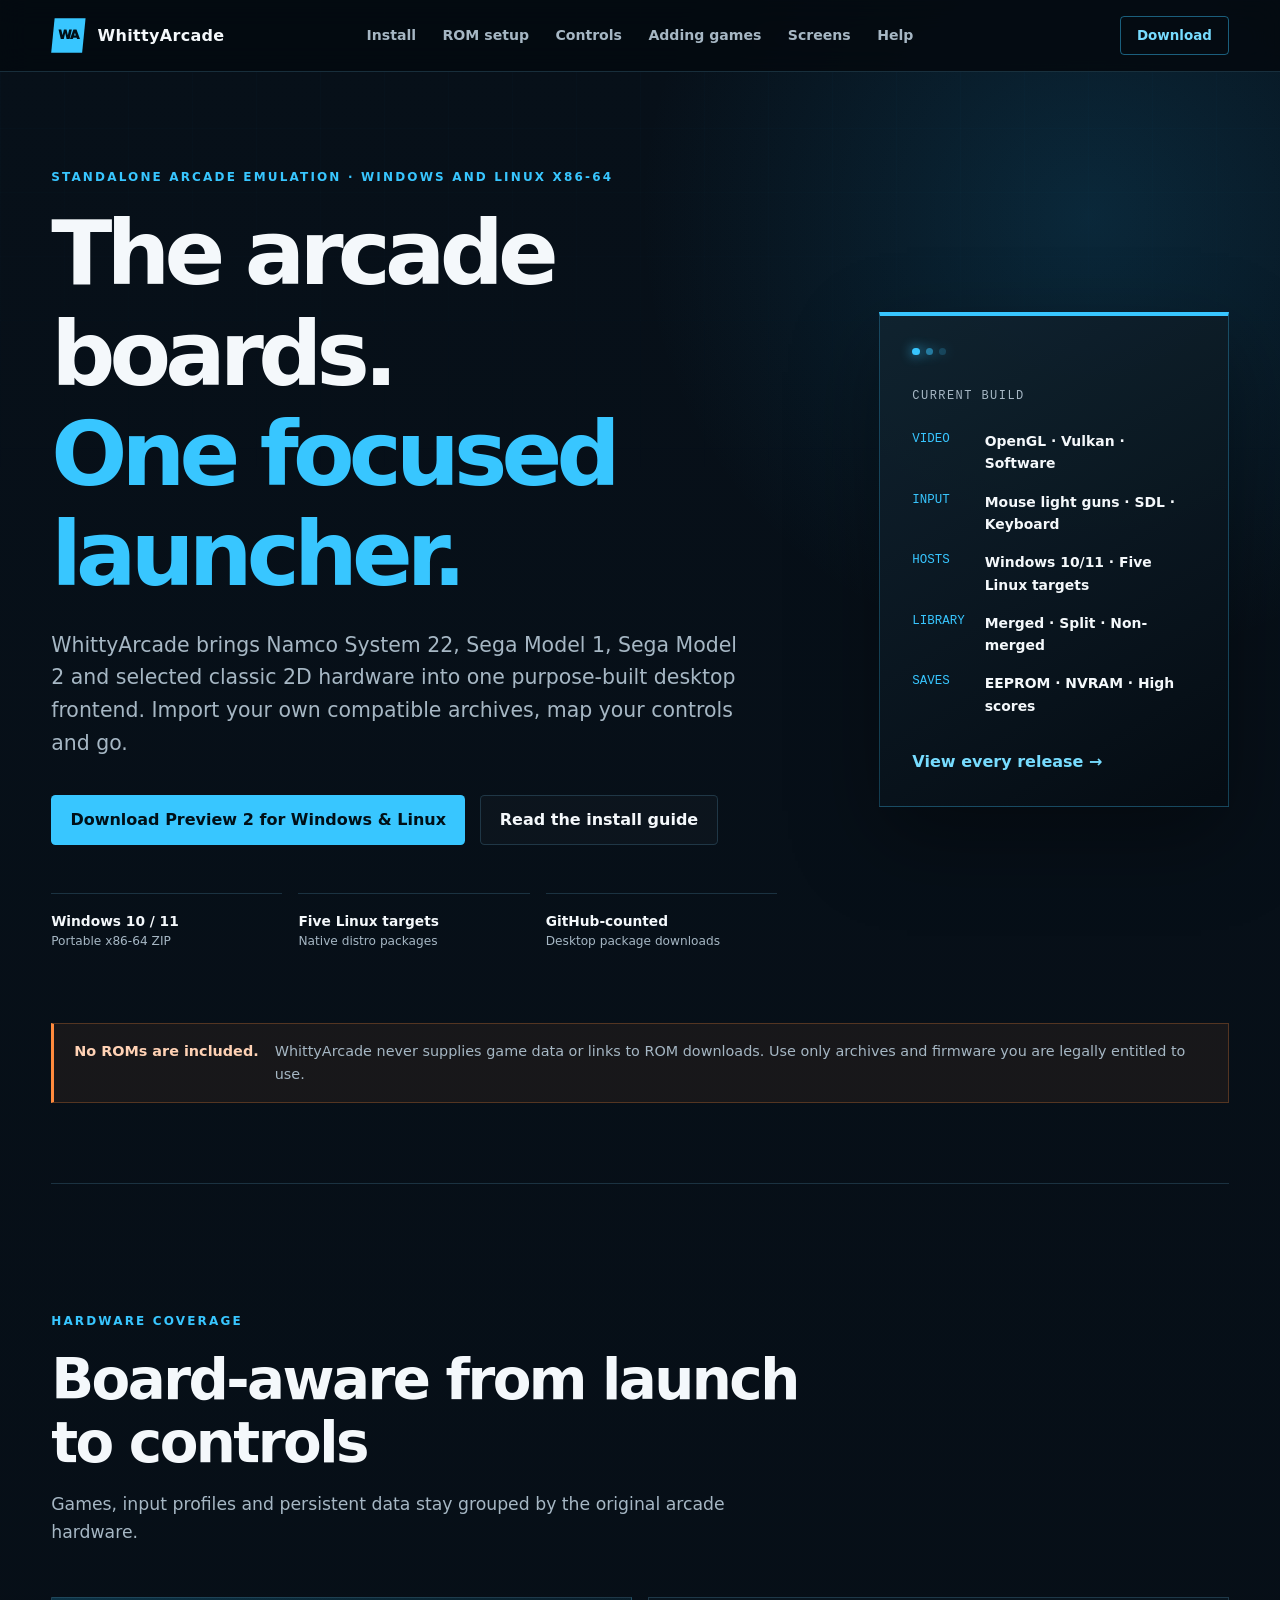
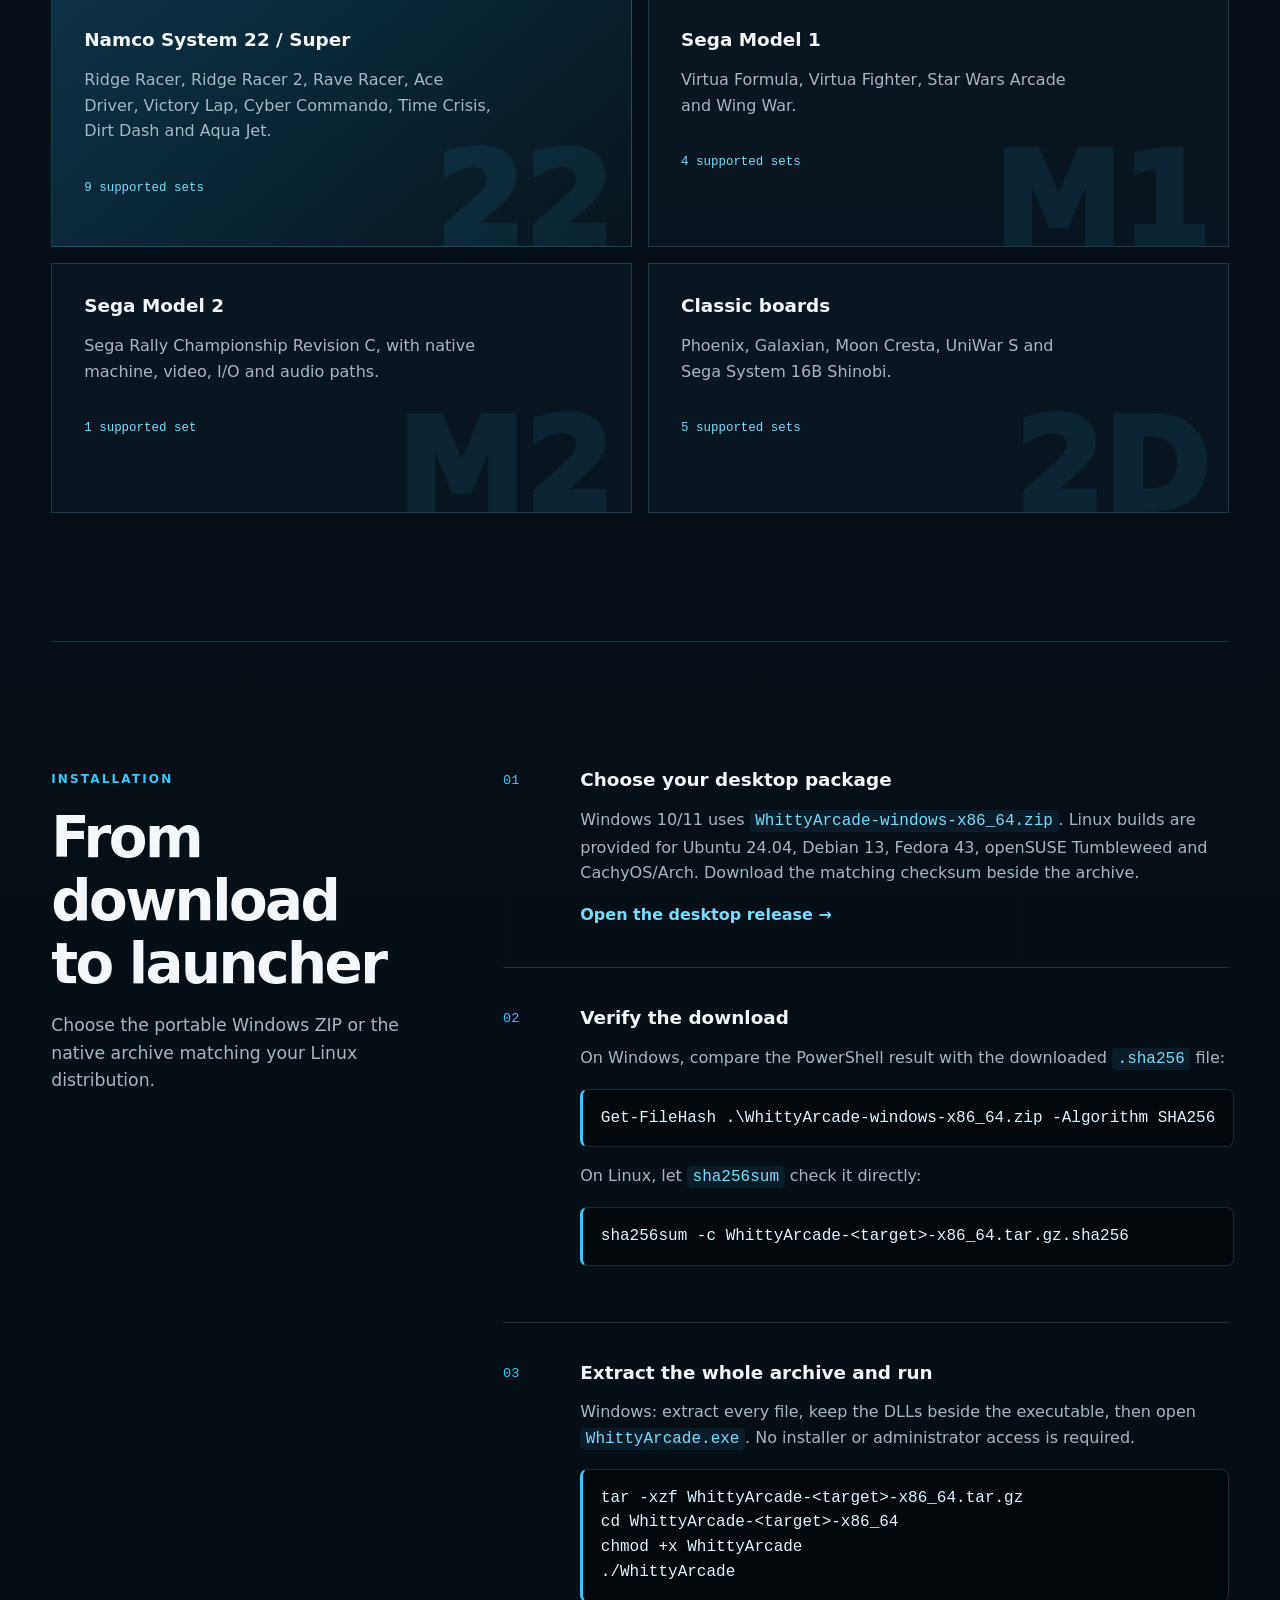
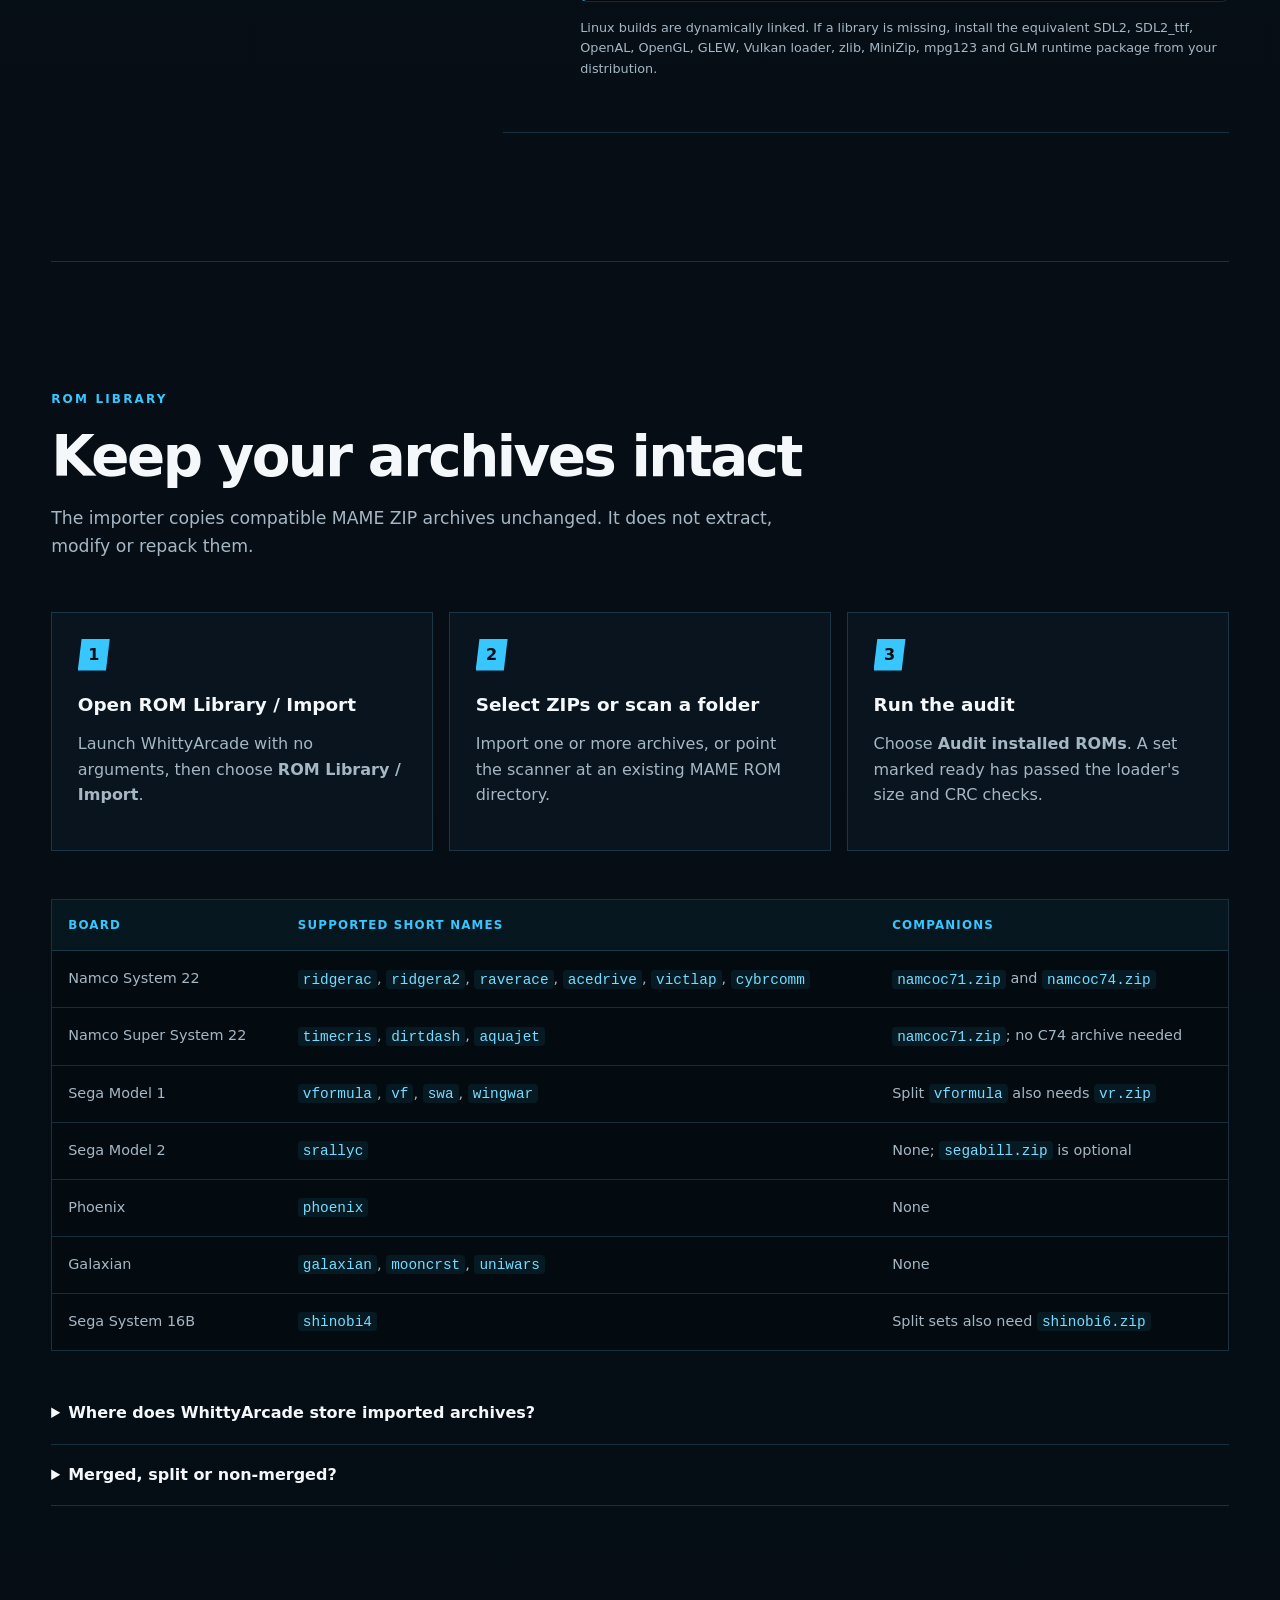
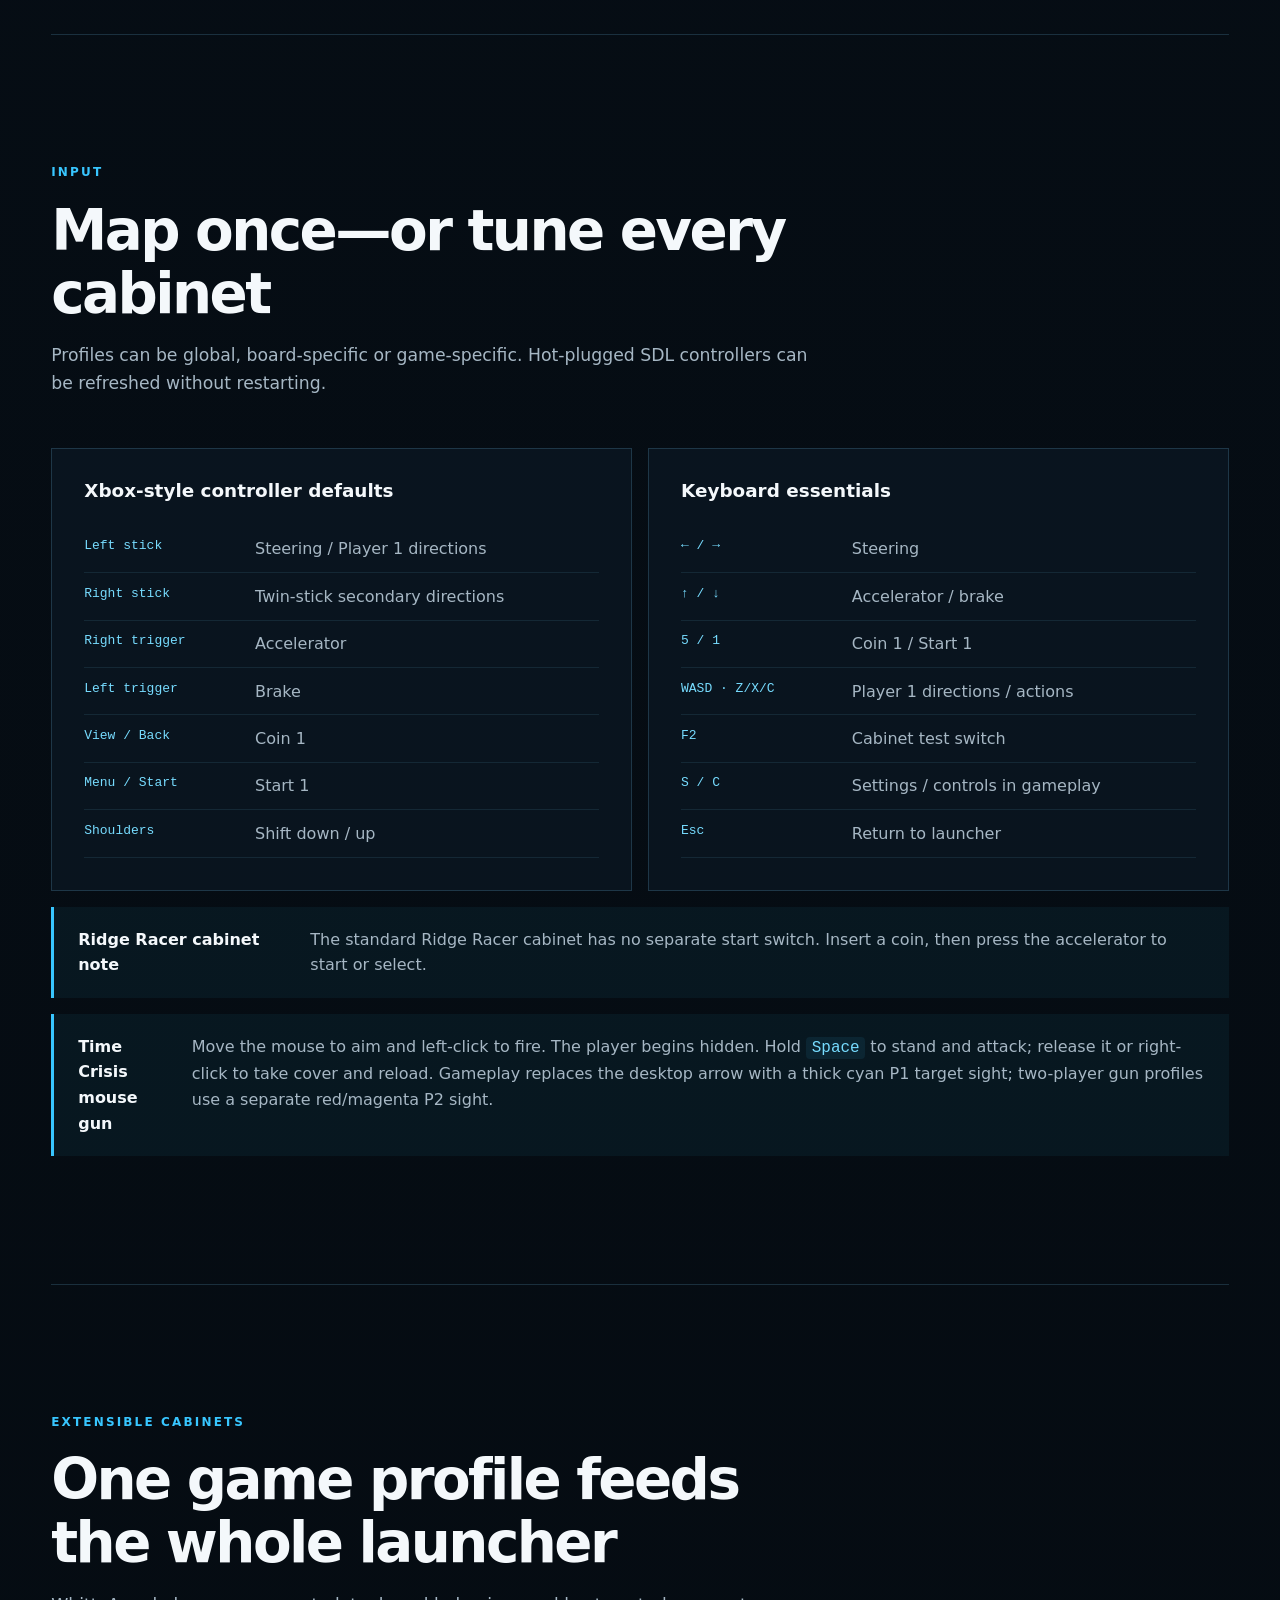
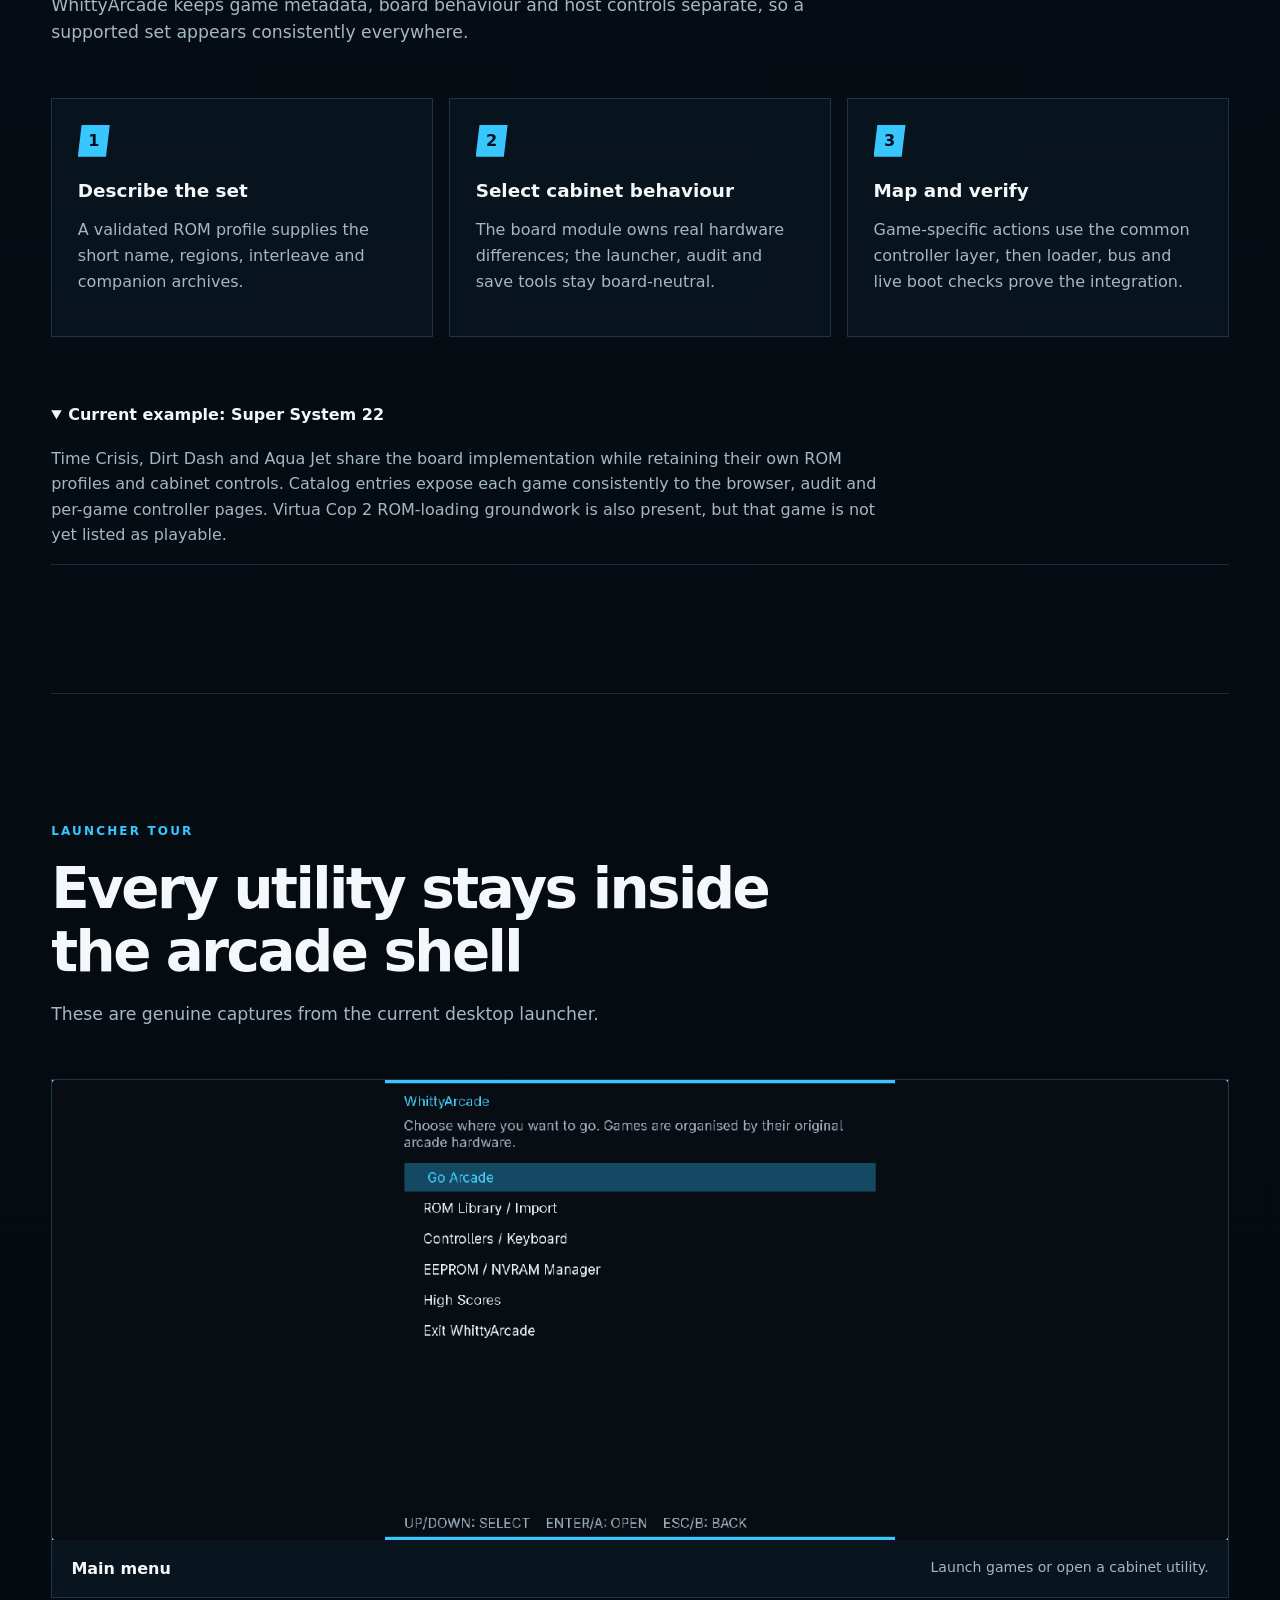
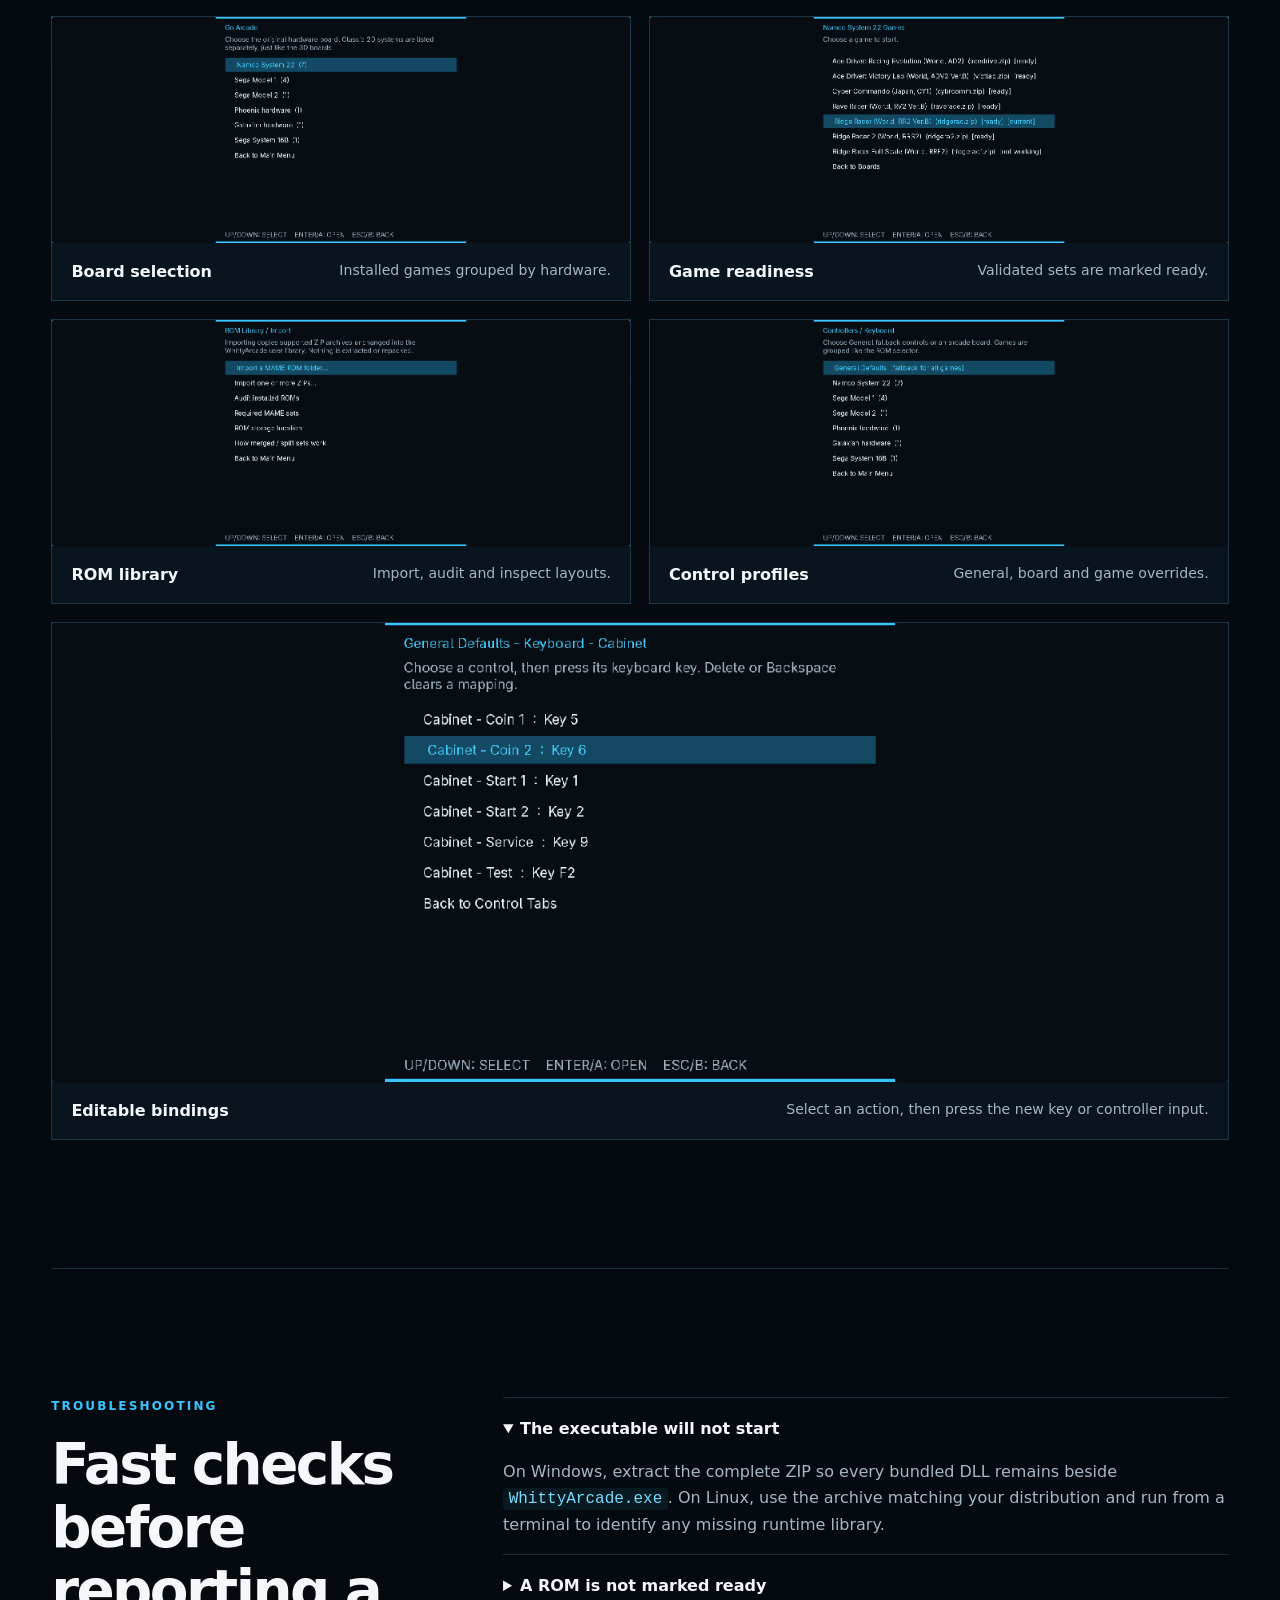
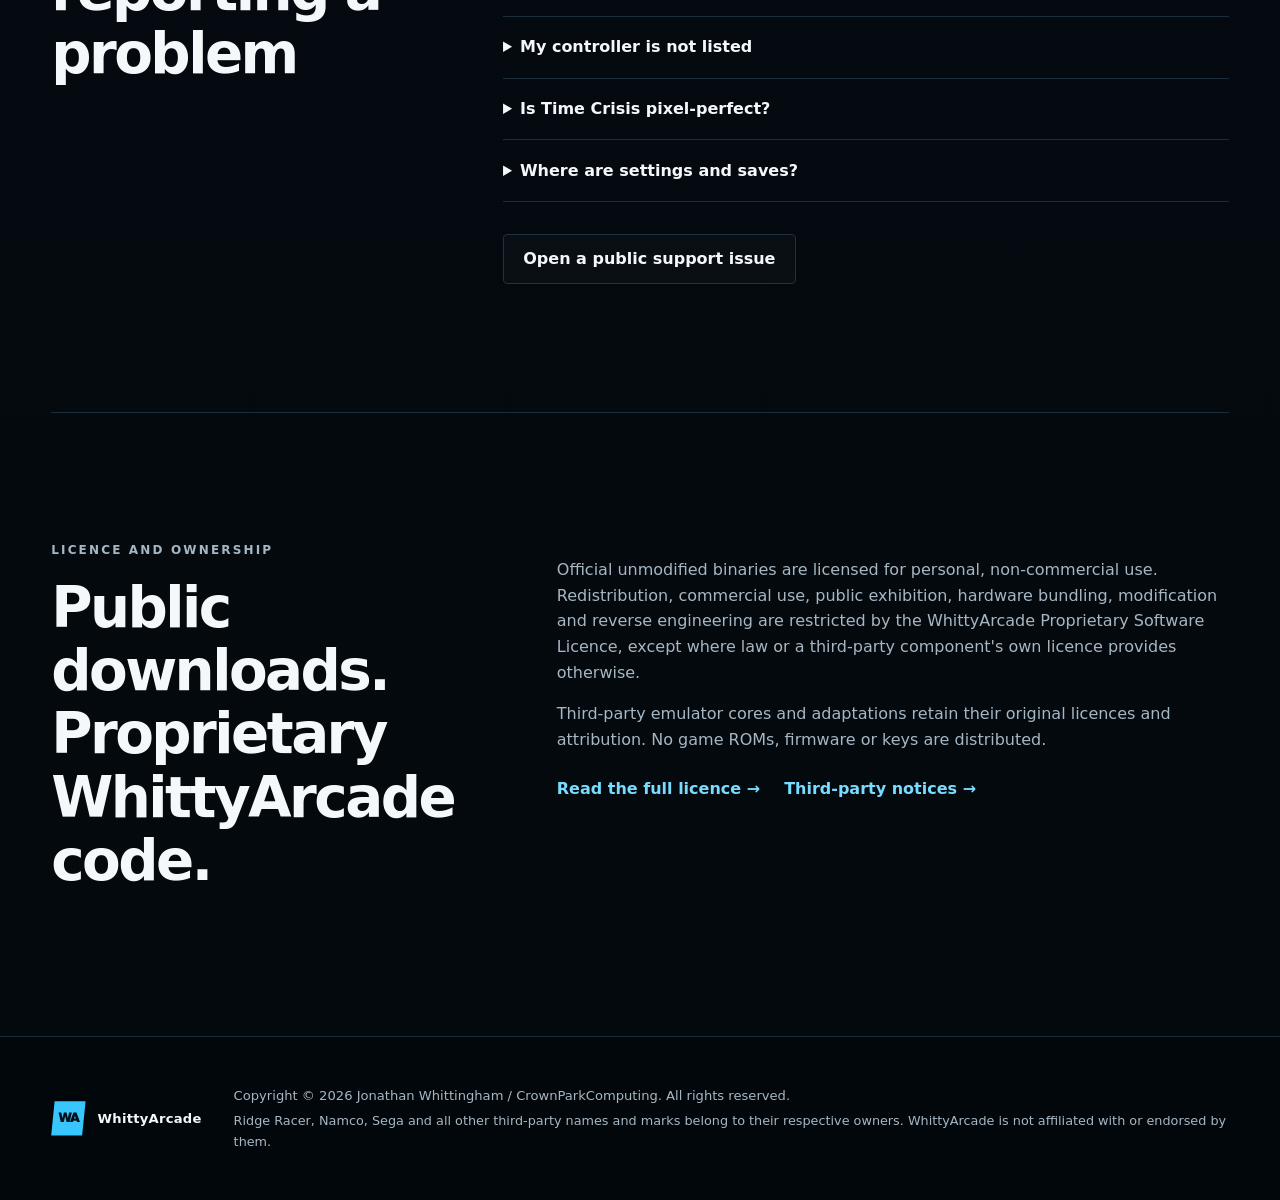
==== commit af335fc5: "Publish Windows and Linux desktop release" ====
--- a/index.html
+++ b/index.html
@@ -4,12 +4,12 @@
   <meta charset="utf-8">
   <meta name="viewport" content="width=device-width, initial-scale=1">
   <meta name="theme-color" content="#071019">
-  <meta name="description" content="Official Linux downloads and user guide for WhittyArcade, a standalone multi-board arcade emulator.">
-  <meta property="og:title" content="WhittyArcade for Linux">
-  <meta property="og:description" content="Official binaries, ROM setup, controller mapping and launcher documentation.">
+  <meta name="description" content="Official Windows and Linux downloads and user guide for WhittyArcade, a standalone multi-board arcade emulator.">
+  <meta property="og:title" content="WhittyArcade for Windows and Linux">
+  <meta property="og:description" content="Official desktop binaries, ROM setup, controller mapping and launcher documentation.">
   <meta property="og:type" content="website">
   <meta property="og:image" content="assets/screenshots/main-menu.png">
-  <title>WhittyArcade — Linux releases and guide</title>
+  <title>WhittyArcade — Windows and Linux releases</title>
   <link rel="stylesheet" href="assets/style.css">
 </head>
 <body>
@@ -28,29 +28,29 @@
       <a href="#screens">Screens</a>
       <a href="#support">Help</a>
     </nav>
-    <a class="header-download" href="https://github.com/CrownParkComputing/WhittyArcade-Releases/releases/tag/v0.1.0-preview.2">Download</a>
+    <a class="header-download" href="https://github.com/CrownParkComputing/WhittyArcade-Releases/releases/tag/v0.2.0-preview.2">Download</a>
   </header>
 
   <main id="main">
     <section class="hero" id="top">
       <div class="hero-copy">
-        <p class="eyebrow">Standalone arcade emulation · Linux x86-64</p>
+        <p class="eyebrow">Standalone arcade emulation · Windows and Linux x86-64</p>
         <h1>The arcade boards.<br><span>One focused launcher.</span></h1>
         <p class="hero-intro">
           WhittyArcade brings Namco System 22, Sega Model 1, Sega Model 2 and
-          selected classic 2D hardware into one purpose-built Linux frontend.
+          selected classic 2D hardware into one purpose-built desktop frontend.
           Import your own compatible archives, map your controls and go.
         </p>
         <div class="hero-actions">
-          <a class="button primary" href="https://github.com/CrownParkComputing/WhittyArcade-Releases/releases/tag/v0.1.0-preview.2">
-            Download Preview 2 for Linux
+          <a class="button primary" href="https://github.com/CrownParkComputing/WhittyArcade-Releases/releases/tag/v0.2.0-preview.2">
+            Download Preview 2 for Windows &amp; Linux
           </a>
           <a class="button secondary" href="#install">Read the install guide</a>
         </div>
         <ul class="release-facts" aria-label="Release facts">
-          <li><strong>CachyOS / Arch</strong><span>x86-64 native build</span></li>
-          <li><strong>46-test release</strong><span>Checks run before packaging</span></li>
-          <li><strong id="download-count" aria-live="polite">Loading…</strong><span>Linux archive downloads</span></li>
+          <li><strong>Windows 10 / 11</strong><span>Portable x86-64 ZIP</span></li>
+          <li><strong>Five Linux targets</strong><span>Native distro packages</span></li>
+          <li><strong id="download-count" aria-live="polite">Loading…</strong><span>Desktop package downloads</span></li>
         </ul>
       </div>
 
@@ -60,6 +60,7 @@
         <div class="board-readout">
           <span>VIDEO</span><strong>OpenGL · Vulkan · Software</strong>
           <span>INPUT</span><strong>Mouse light guns · SDL · Keyboard</strong>
+          <span>HOSTS</span><strong>Windows 10/11 · Five Linux targets</strong>
           <span>LIBRARY</span><strong>Merged · Split · Non-merged</strong>
           <span>SAVES</span><strong>EEPROM · NVRAM · High scores</strong>
         </div>
@@ -83,8 +84,8 @@
         <article class="board-card featured">
           <div class="card-index">22</div>
           <h3>Namco System 22 / Super</h3>
-          <p>Ridge Racer, Ridge Racer 2, Rave Racer, Ace Driver, Victory Lap, Cyber Commando and Time Crisis.</p>
-          <span class="status">7 supported sets</span>
+          <p>Ridge Racer, Ridge Racer 2, Rave Racer, Ace Driver, Victory Lap, Cyber Commando, Time Crisis, Dirt Dash and Aqua Jet.</p>
+          <span class="status">9 supported sets</span>
         </article>
         <article class="board-card">
           <div class="card-index">M1</div>
@@ -101,8 +102,8 @@
         <article class="board-card">
           <div class="card-index">2D</div>
           <h3>Classic boards</h3>
-          <p>Phoenix, Moon Cresta and Sega System 16B Shinobi.</p>
-          <span class="status">3 supported sets</span>
+          <p>Phoenix, Galaxian, Moon Cresta, UniWar S and Sega System 16B Shinobi.</p>
+          <span class="status">5 supported sets</span>
         </article>
       </div>
     </section>
@@ -111,37 +112,38 @@
       <div class="section-heading sticky-heading">
         <p class="eyebrow">Installation</p>
         <h2>From download to launcher</h2>
-        <p>The release is built for current CachyOS and Arch Linux x86-64 systems.</p>
+        <p>Choose the portable Windows ZIP or the native archive matching your Linux distribution.</p>
       </div>
 
       <ol class="steps">
         <li>
           <div class="step-number">01</div>
           <div>
-            <h3>Download the release archive</h3>
-            <p>Open the Preview 2 GitHub release and download the CachyOS x86-64 <code>.tar.gz</code> file plus its checksum.</p>
-            <a class="text-link" href="https://github.com/CrownParkComputing/WhittyArcade-Releases/releases/tag/v0.1.0-preview.2">Open Preview 2 release →</a>
+            <h3>Choose your desktop package</h3>
+            <p>Windows 10/11 uses <code>WhittyArcade-windows-x86_64.zip</code>. Linux builds are provided for Ubuntu 24.04, Debian 13, Fedora 43, openSUSE Tumbleweed and CachyOS/Arch. Download the matching checksum beside the archive.</p>
+            <a class="text-link" href="https://github.com/CrownParkComputing/WhittyArcade-Releases/releases/tag/v0.2.0-preview.2">Open the desktop release →</a>
           </div>
         </li>
         <li>
           <div class="step-number">02</div>
           <div>
-            <h3>Install runtime libraries</h3>
-            <pre><code>sudo pacman -S --needed \
-  libglvnd mesa glu sdl2-compat sdl2_ttf openal glew \
-  vulkan-icd-loader mpg123 zlib minizip freetype2 harfbuzz</code></pre>
-            <p class="fine-print">Use the appropriate OpenGL/Vulkan package for your GPU if it replaces <code>mesa</code>.</p>
+            <h3>Verify the download</h3>
+            <p>On Windows, compare the PowerShell result with the downloaded <code>.sha256</code> file:</p>
+            <pre><code>Get-FileHash .\WhittyArcade-windows-x86_64.zip -Algorithm SHA256</code></pre>
+            <p>On Linux, let <code>sha256sum</code> check it directly:</p>
+            <pre><code>sha256sum -c WhittyArcade-&lt;target&gt;-x86_64.tar.gz.sha256</code></pre>
           </div>
         </li>
         <li>
           <div class="step-number">03</div>
           <div>
-            <h3>Verify, extract and run</h3>
-            <pre><code>sha256sum -c WhittyArcade-cachyos-x86_64.tar.gz.sha256
-tar -xzf WhittyArcade-cachyos-x86_64.tar.gz
-cd WhittyArcade-cachyos-x86_64
+            <h3>Extract the whole archive and run</h3>
+            <p>Windows: extract every file, keep the DLLs beside the executable, then open <code>WhittyArcade.exe</code>. No installer or administrator access is required.</p>
+            <pre><code>tar -xzf WhittyArcade-&lt;target&gt;-x86_64.tar.gz
+cd WhittyArcade-&lt;target&gt;-x86_64
 chmod +x WhittyArcade
 ./WhittyArcade</code></pre>
+            <p class="fine-print">Linux builds are dynamically linked. If a library is missing, install the equivalent SDL2, SDL2_ttf, OpenAL, OpenGL, GLEW, Vulkan loader, zlib, MiniZip, mpg123 and GLM runtime package from your distribution.</p>
           </div>
         </li>
       </ol>
@@ -177,11 +179,11 @@
           <thead><tr><th>Board</th><th>Supported short names</th><th>Companions</th></tr></thead>
           <tbody>
             <tr><td>Namco System 22</td><td><code>ridgerac</code>, <code>ridgera2</code>, <code>raverace</code>, <code>acedrive</code>, <code>victlap</code>, <code>cybrcomm</code></td><td><code>namcoc71.zip</code> and <code>namcoc74.zip</code></td></tr>
-            <tr><td>Namco Super System 22</td><td><code>timecris</code> (World, TS2 Ver.B)</td><td><code>namcoc71.zip</code>; no C74 archive needed</td></tr>
+            <tr><td>Namco Super System 22</td><td><code>timecris</code>, <code>dirtdash</code>, <code>aquajet</code></td><td><code>namcoc71.zip</code>; no C74 archive needed</td></tr>
             <tr><td>Sega Model 1</td><td><code>vformula</code>, <code>vf</code>, <code>swa</code>, <code>wingwar</code></td><td>Split <code>vformula</code> also needs <code>vr.zip</code></td></tr>
             <tr><td>Sega Model 2</td><td><code>srallyc</code></td><td>None; <code>segabill.zip</code> is optional</td></tr>
             <tr><td>Phoenix</td><td><code>phoenix</code></td><td>None</td></tr>
-            <tr><td>Galaxian</td><td><code>mooncrst</code></td><td>None</td></tr>
+            <tr><td>Galaxian</td><td><code>galaxian</code>, <code>mooncrst</code>, <code>uniwars</code></td><td>None</td></tr>
             <tr><td>Sega System 16B</td><td><code>shinobi4</code></td><td>Split sets also need <code>shinobi6.zip</code></td></tr>
           </tbody>
         </table>
@@ -189,7 +191,7 @@
 
       <details>
         <summary>Where does WhittyArcade store imported archives?</summary>
-        <p>Normally in <code>~/.local/share/WhittyArcade/roms</code>. Settings, mappings and persistent data live below <code>~/.config/WhittyArcade</code>.</p>
+        <p>On Windows, imported ROMs and user data live below <code>%LOCALAPPDATA%\WhittyArcade</code>. On Linux, ROMs normally use <code>~/.local/share/WhittyArcade/roms</code> and settings use <code>~/.config/WhittyArcade</code>.</p>
       </details>
       <details>
         <summary>Merged, split or non-merged?</summary>
@@ -268,8 +270,8 @@
       </div>
 
       <details open>
-        <summary>Preview 2 example: Time Crisis</summary>
-        <p>One catalog entry made the game visible to the ROM browser, audit and per-game controller pages. Its newly required Super System 22 memory map, M37710, sprite mixer and light-gun registers remain inside the Namco board implementation. Mouse aim becomes the same neutral gun axes used by configurable controller profiles.</p>
+        <summary>Current example: Super System 22</summary>
+        <p>Time Crisis, Dirt Dash and Aqua Jet share the board implementation while retaining their own ROM profiles and cabinet controls. Catalog entries expose each game consistently to the browser, audit and per-game controller pages. Virtua Cop 2 ROM-loading groundwork is also present, but that game is not yet listed as playable.</p>
       </details>
     </section>
 
@@ -277,7 +279,7 @@
       <div class="section-heading">
         <p class="eyebrow">Launcher tour</p>
         <h2>Every utility stays inside the arcade shell</h2>
-        <p>These are genuine captures from the current Linux build.</p>
+        <p>These are genuine captures from the current desktop launcher.</p>
       </div>
 
       <div class="gallery">
@@ -316,7 +318,7 @@
       <div class="faq-list">
         <details open>
           <summary>The executable will not start</summary>
-          <p>Run it from a terminal and install any library reported as missing. The public build targets current CachyOS/Arch x86-64, not older distributions.</p>
+          <p>On Windows, extract the complete ZIP so every bundled DLL remains beside <code>WhittyArcade.exe</code>. On Linux, use the archive matching your distribution and run from a terminal to identify any missing runtime library.</p>
         </details>
         <details>
           <summary>A ROM is not marked ready</summary>
@@ -332,7 +334,7 @@
         </details>
         <details>
           <summary>Where are settings and saves?</summary>
-          <p>Settings, input maps, EEPROM/NVRAM and high scores are stored below <code>~/.config/WhittyArcade</code>. The NVRAM Manager can back up, export, restore or factory-reset persistent data.</p>
+          <p>Windows stores settings, input maps, EEPROM/NVRAM and high scores below <code>%LOCALAPPDATA%\WhittyArcade</code>; Linux uses <code>~/.config/WhittyArcade</code>. The NVRAM Manager can back up, export, restore or factory-reset persistent data.</p>
         </details>
         <a class="button secondary" href="https://github.com/CrownParkComputing/WhittyArcade-Releases/issues">Open a public support issue</a>
       </div>
@@ -371,7 +373,7 @@
         .then(items => {
           const count = items
             .flatMap(release => release.assets || [])
-            .filter(asset => /^WhittyArcade-.*\.tar\.gz$/.test(asset.name))
+            .filter(asset => /^WhittyArcade-.*\.(?:tar\.gz|zip)$/.test(asset.name))
             .reduce((total, asset) => total + asset.download_count, 0);
           output.textContent = count.toLocaleString('en-GB');
           output.title = 'Anonymous release-asset count reported by GitHub';
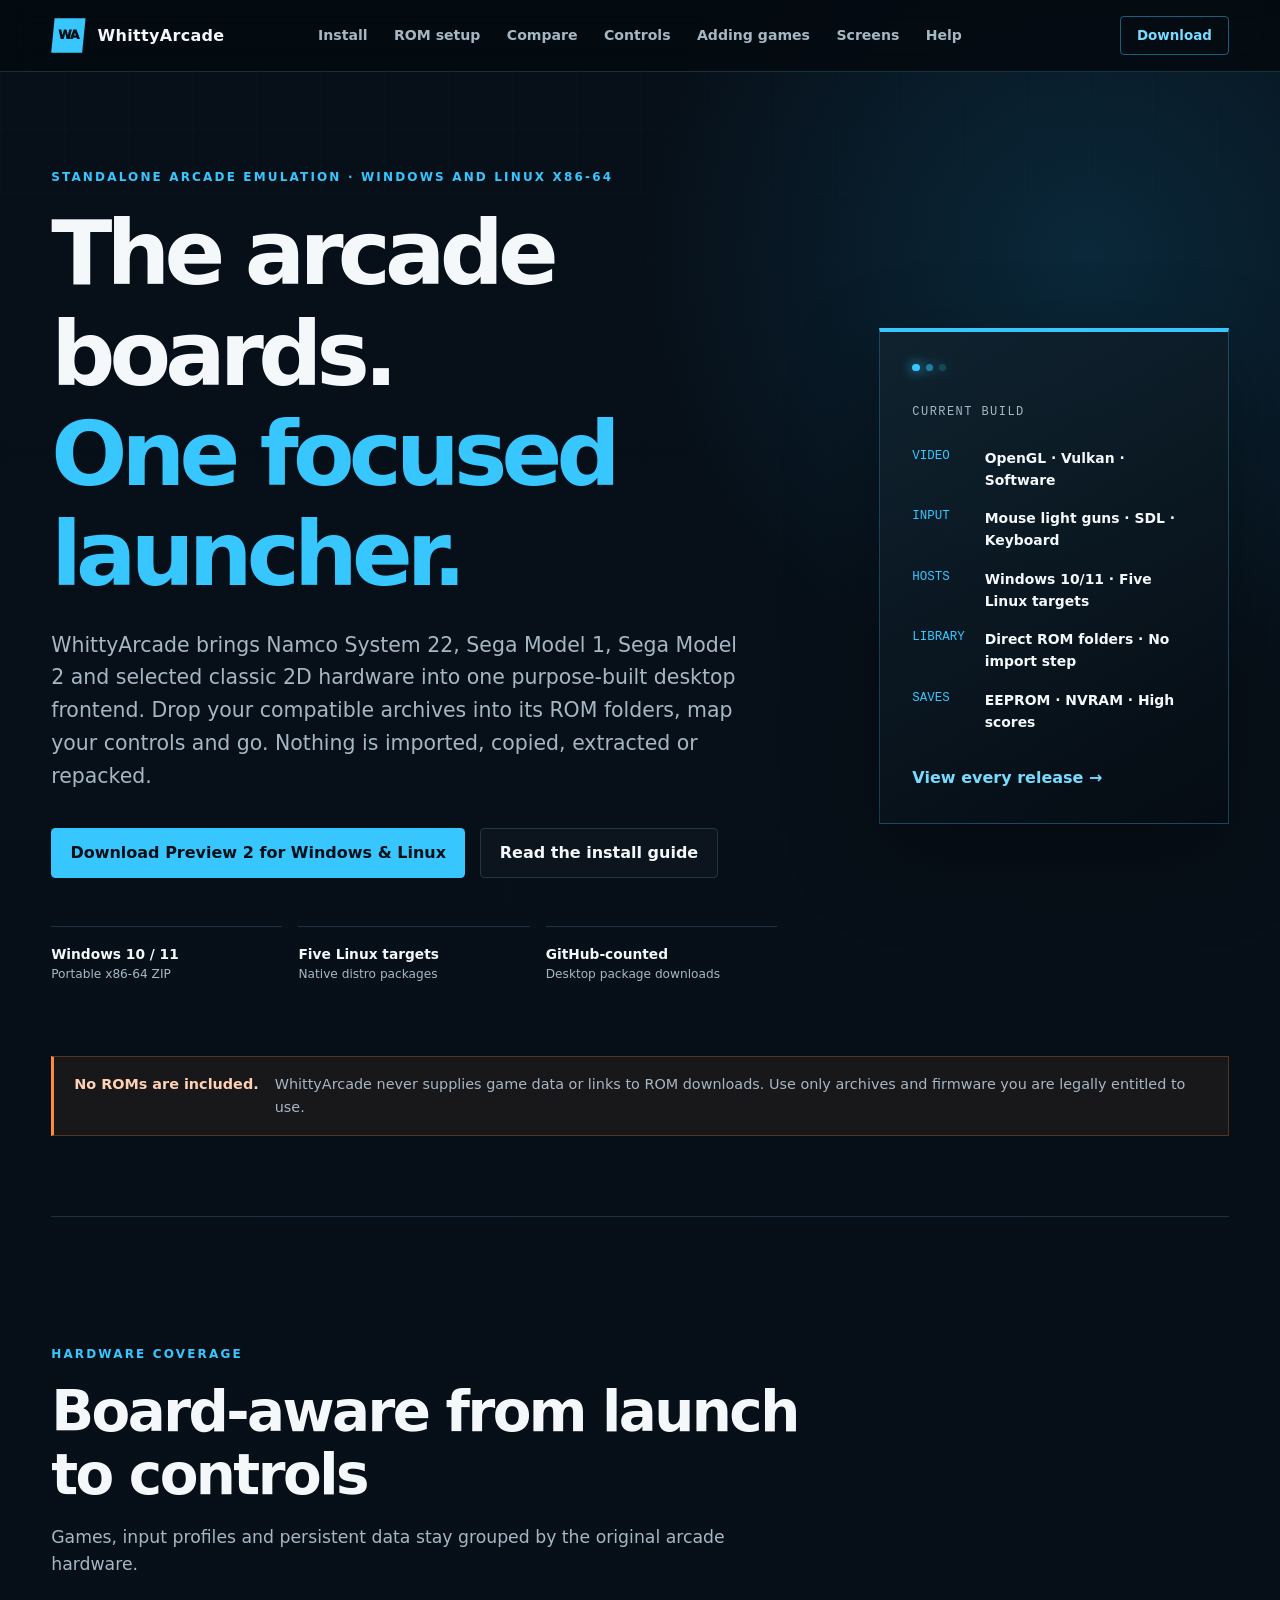
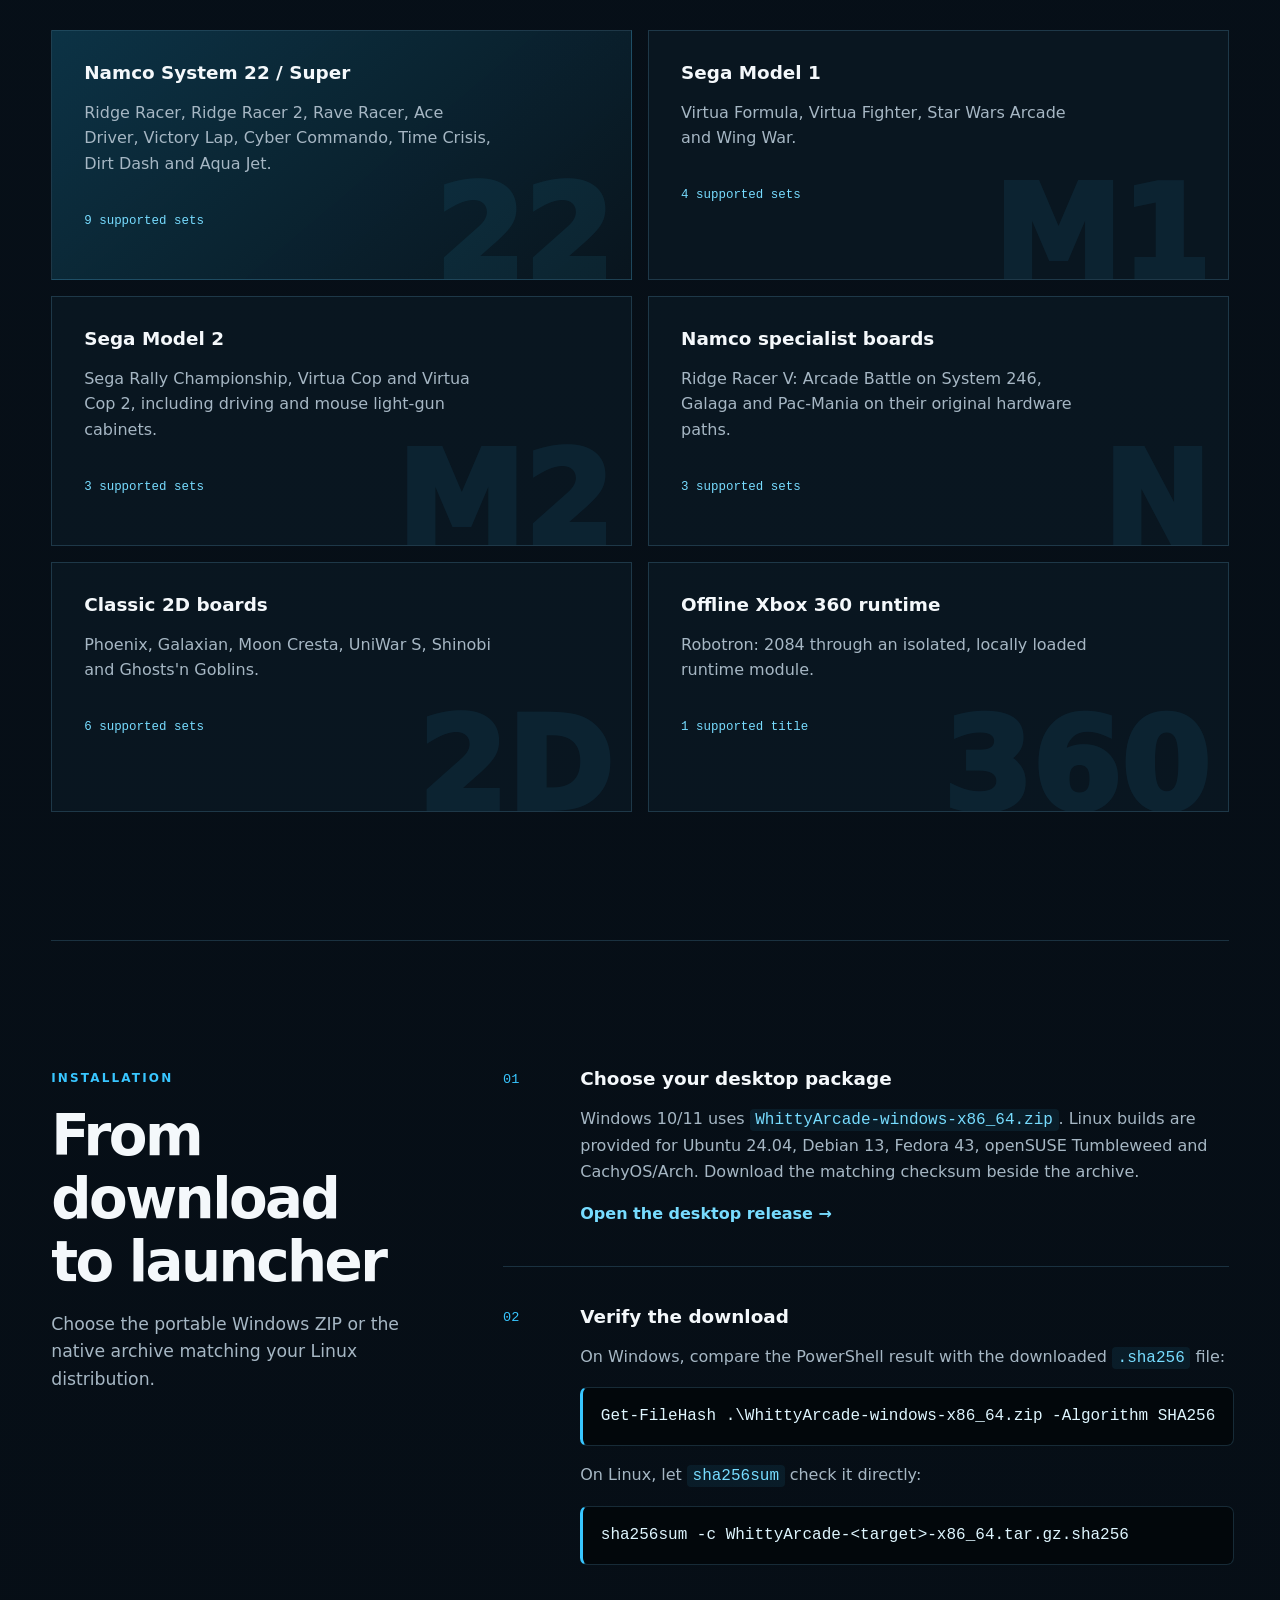
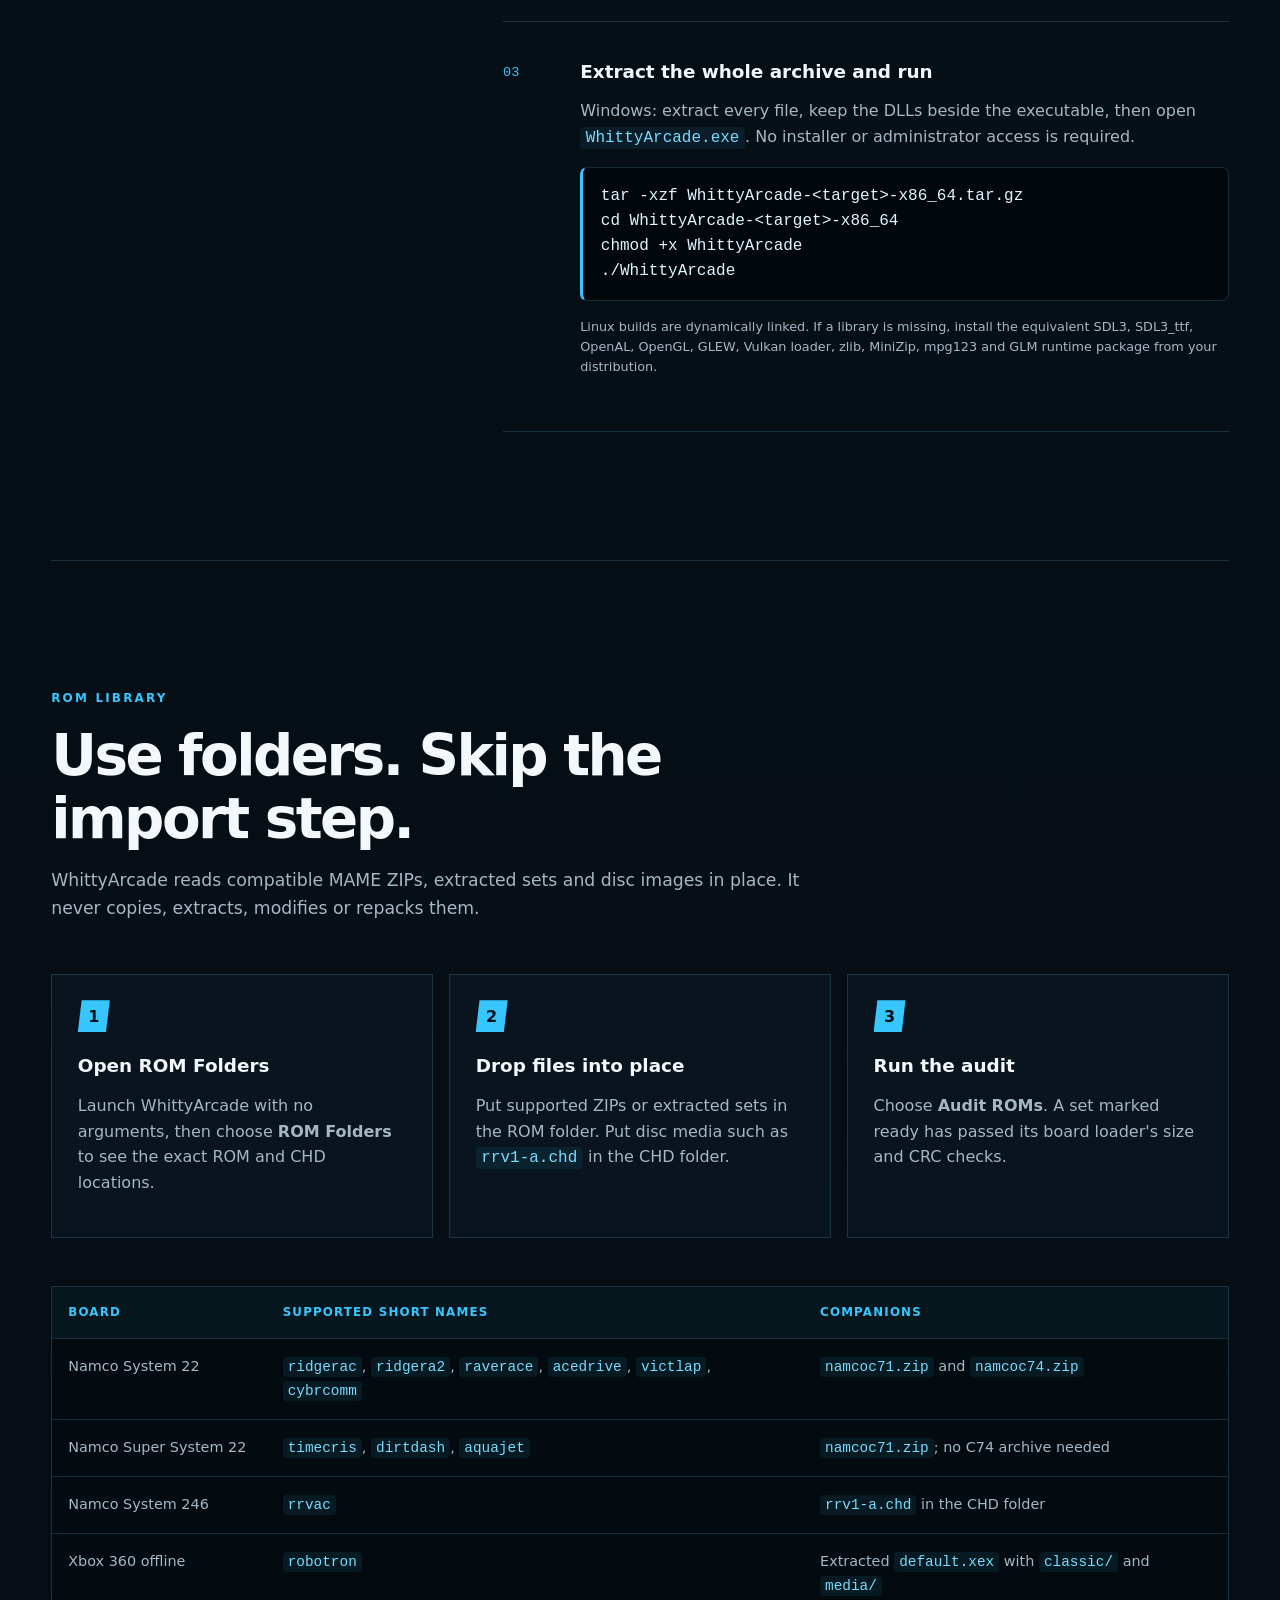
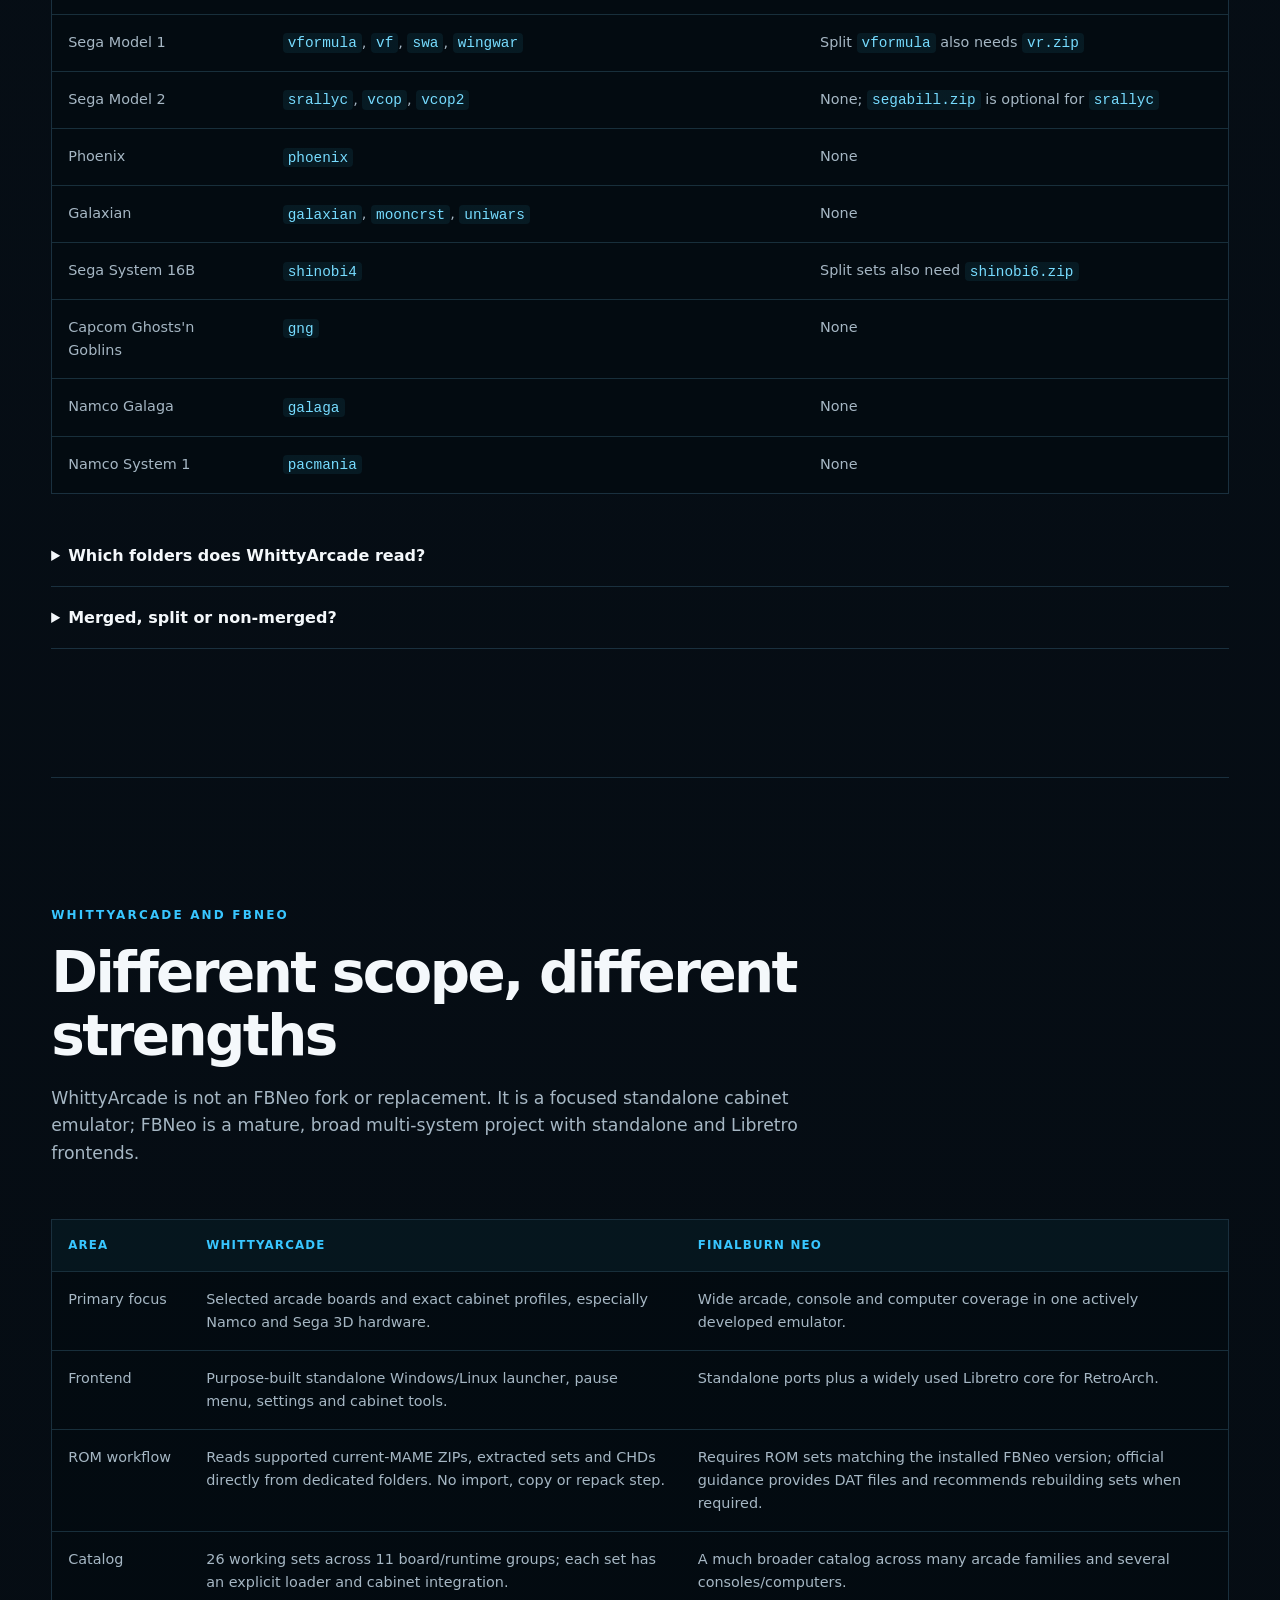
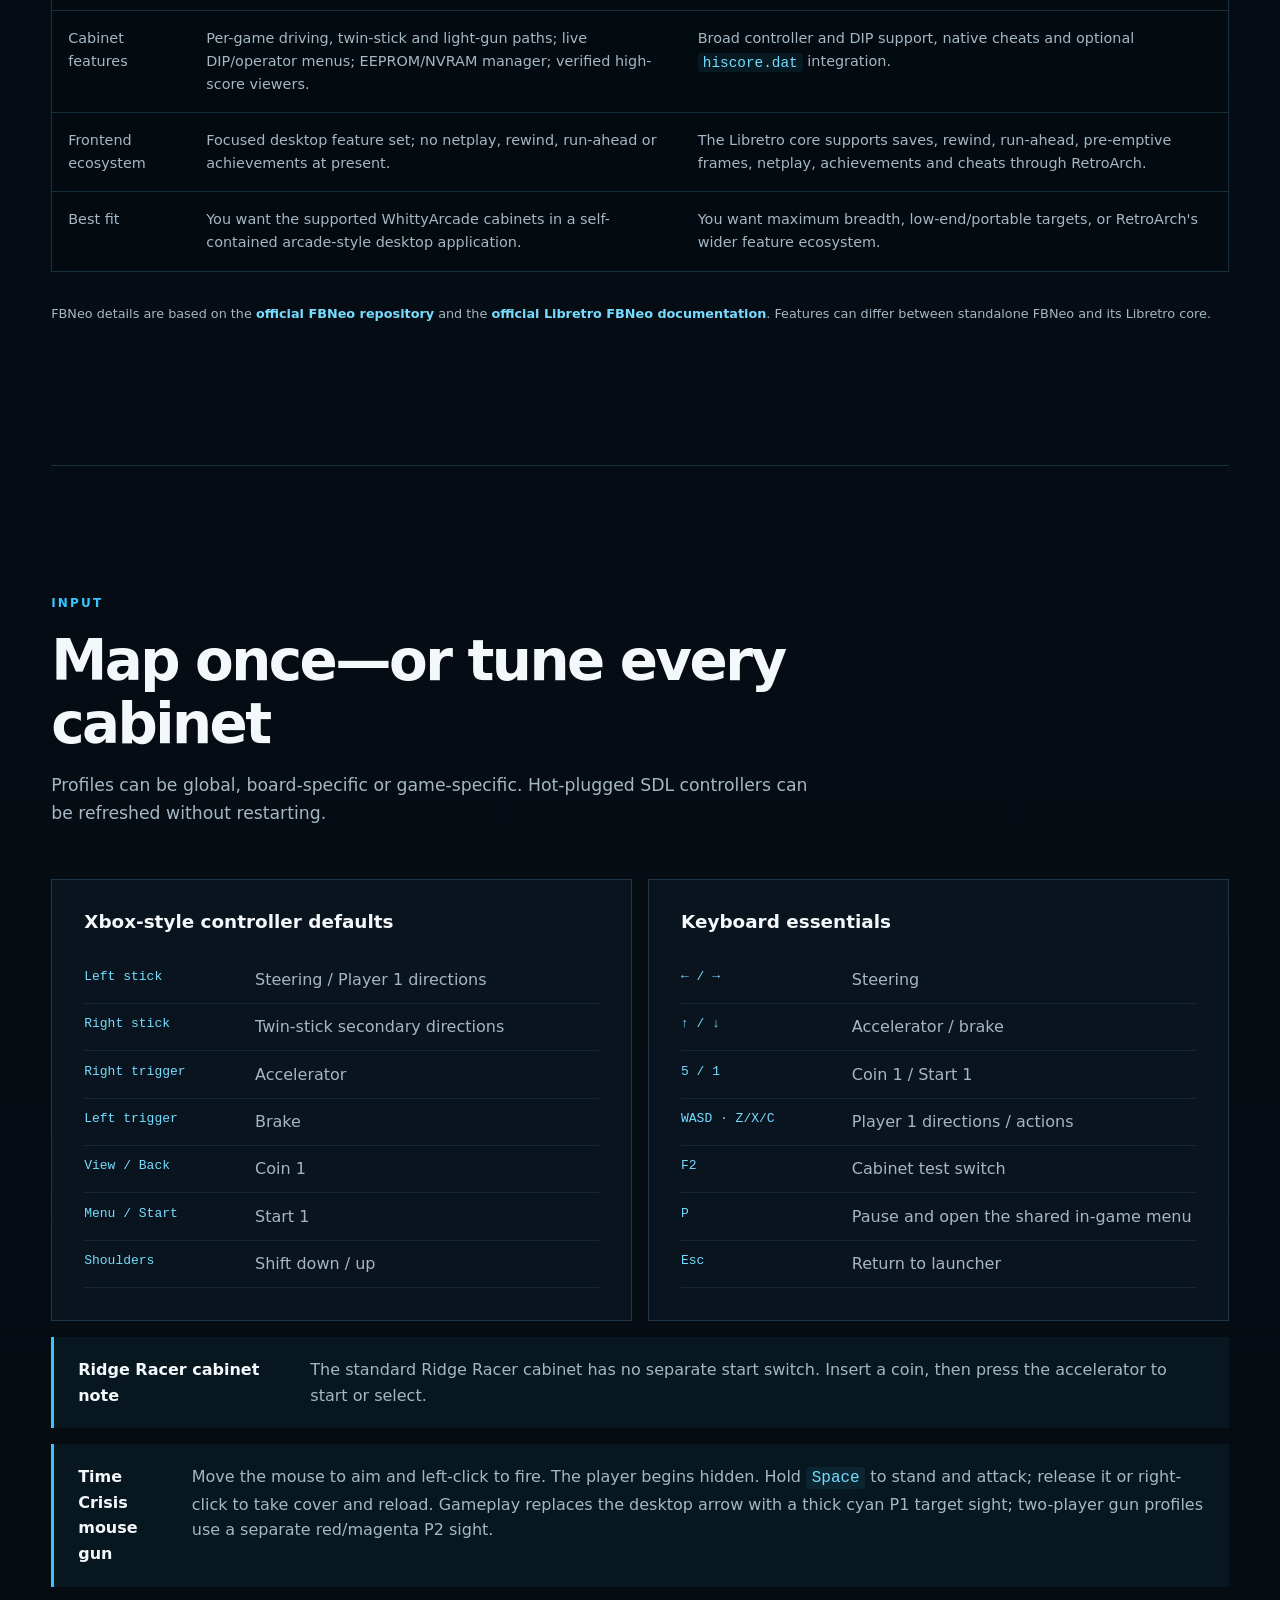
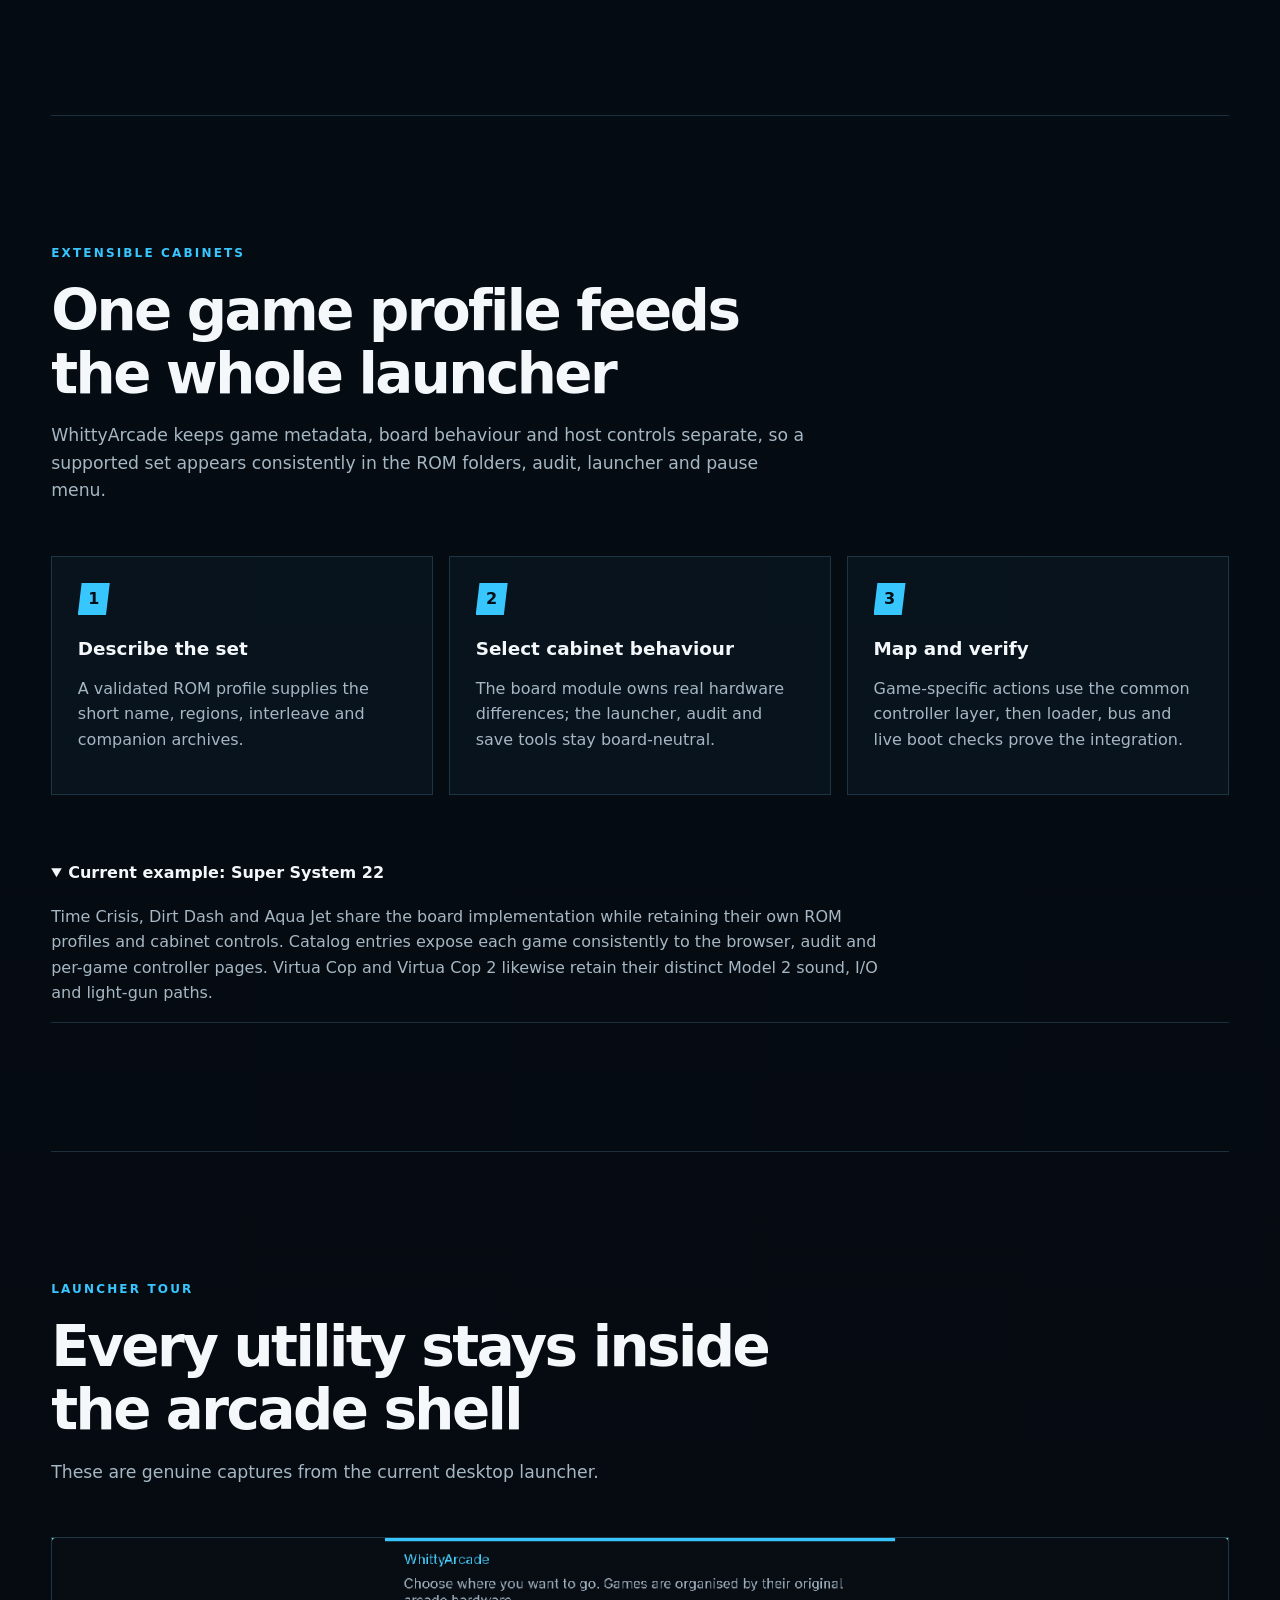
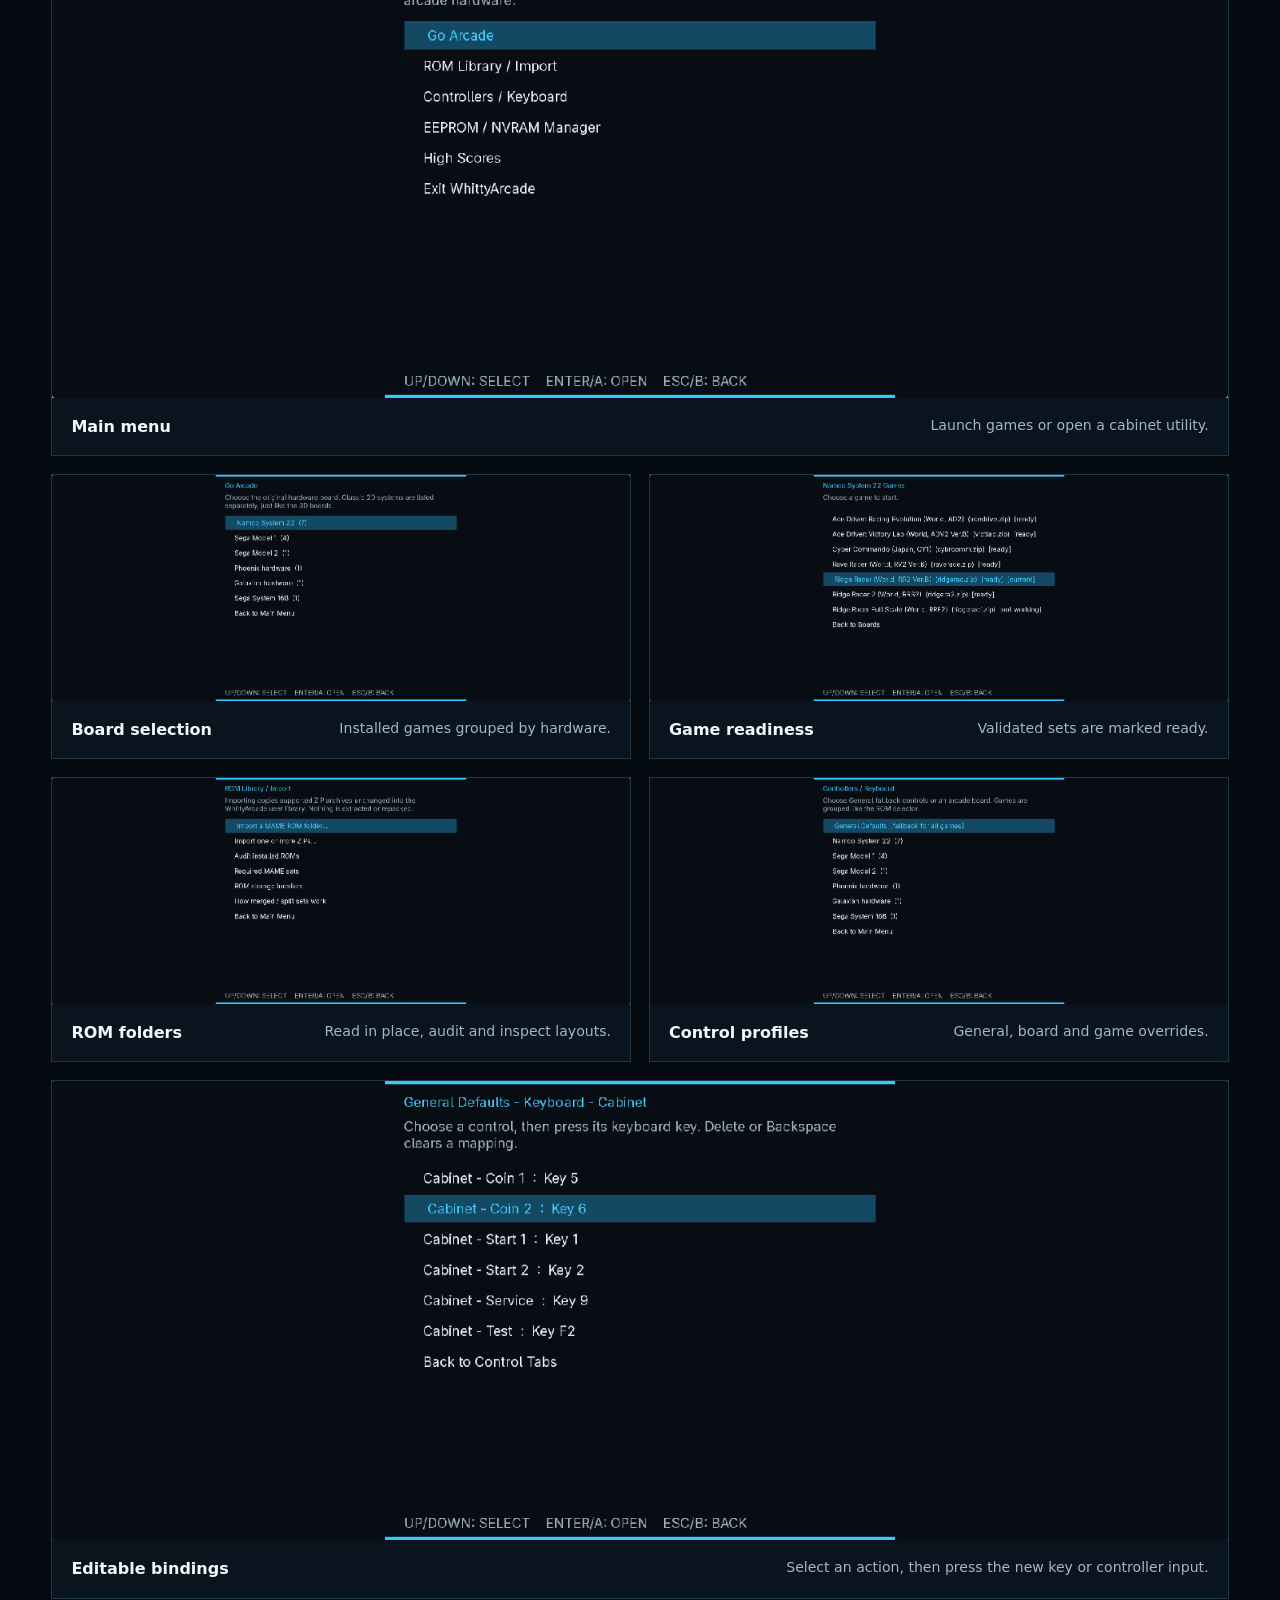
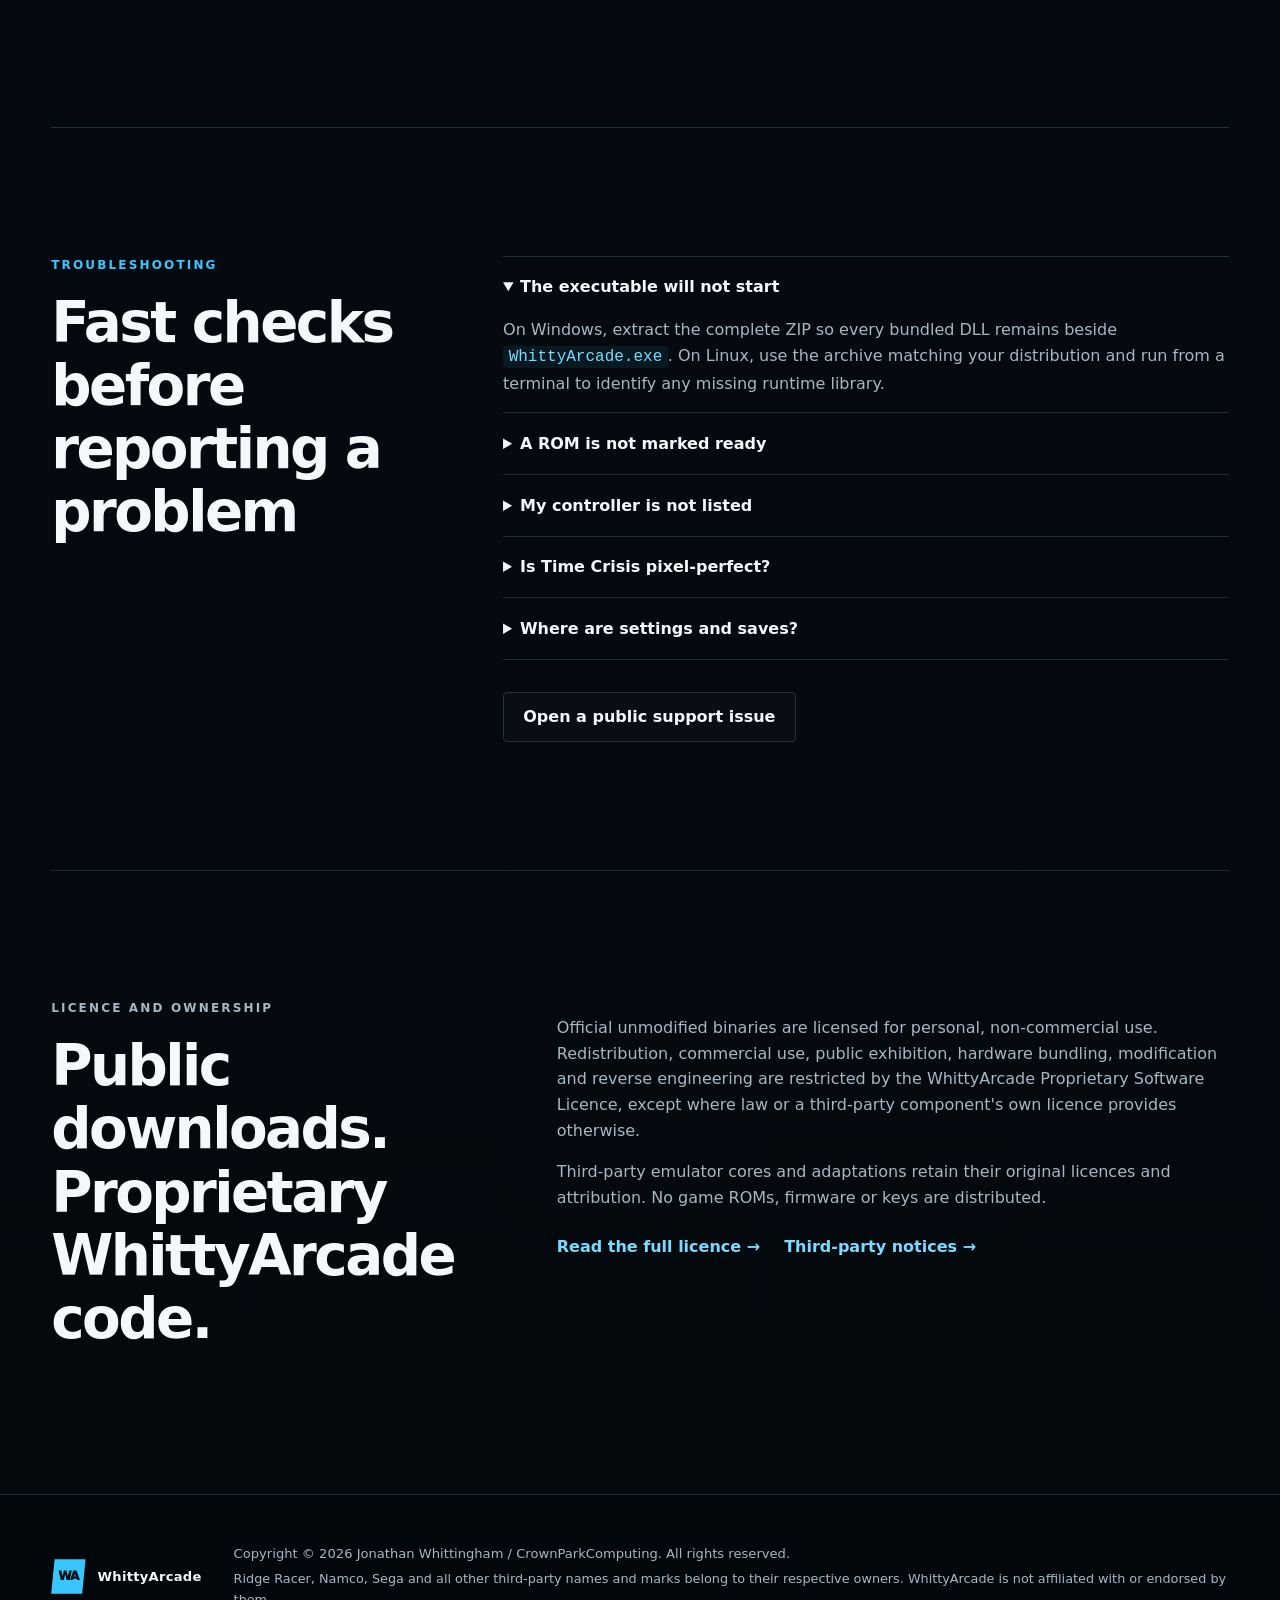
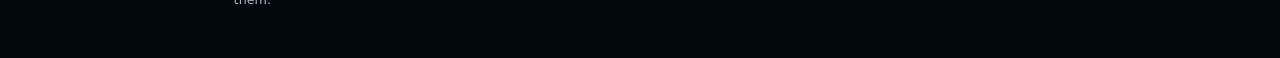
==== commit 73cc15de: "Update ROM folder guide and FBNeo comparison" ====
--- a/index.html
+++ b/index.html
@@ -23,6 +23,7 @@
     <nav aria-label="Primary navigation">
       <a href="#install">Install</a>
       <a href="#roms">ROM setup</a>
+      <a href="#compare">Compare</a>
       <a href="#controls">Controls</a>
       <a href="#extension">Adding games</a>
       <a href="#screens">Screens</a>
@@ -39,7 +40,8 @@
         <p class="hero-intro">
           WhittyArcade brings Namco System 22, Sega Model 1, Sega Model 2 and
           selected classic 2D hardware into one purpose-built desktop frontend.
-          Import your own compatible archives, map your controls and go.
+          Drop your compatible archives into its ROM folders, map your controls
+          and go. Nothing is imported, copied, extracted or repacked.
         </p>
         <div class="hero-actions">
           <a class="button primary" href="https://github.com/CrownParkComputing/WhittyArcade-Releases/releases/tag/v0.2.0-preview.2">
@@ -61,7 +63,7 @@
           <span>VIDEO</span><strong>OpenGL · Vulkan · Software</strong>
           <span>INPUT</span><strong>Mouse light guns · SDL · Keyboard</strong>
           <span>HOSTS</span><strong>Windows 10/11 · Five Linux targets</strong>
-          <span>LIBRARY</span><strong>Merged · Split · Non-merged</strong>
+          <span>LIBRARY</span><strong>Direct ROM folders · No import step</strong>
           <span>SAVES</span><strong>EEPROM · NVRAM · High scores</strong>
         </div>
         <a class="text-link" href="https://github.com/CrownParkComputing/WhittyArcade-Releases/releases">View every release →</a>
@@ -96,14 +98,26 @@
         <article class="board-card">
           <div class="card-index">M2</div>
           <h3>Sega Model 2</h3>
-          <p>Sega Rally Championship Revision C, with native machine, video, I/O and audio paths.</p>
-          <span class="status">1 supported set</span>
+          <p>Sega Rally Championship, Virtua Cop and Virtua Cop 2, including driving and mouse light-gun cabinets.</p>
+          <span class="status">3 supported sets</span>
+        </article>
+        <article class="board-card">
+          <div class="card-index">N</div>
+          <h3>Namco specialist boards</h3>
+          <p>Ridge Racer V: Arcade Battle on System 246, Galaga and Pac-Mania on their original hardware paths.</p>
+          <span class="status">3 supported sets</span>
         </article>
         <article class="board-card">
           <div class="card-index">2D</div>
-          <h3>Classic boards</h3>
-          <p>Phoenix, Galaxian, Moon Cresta, UniWar S and Sega System 16B Shinobi.</p>
-          <span class="status">5 supported sets</span>
+          <h3>Classic 2D boards</h3>
+          <p>Phoenix, Galaxian, Moon Cresta, UniWar S, Shinobi and Ghosts'n Goblins.</p>
+          <span class="status">6 supported sets</span>
+        </article>
+        <article class="board-card">
+          <div class="card-index">360</div>
+          <h3>Offline Xbox 360 runtime</h3>
+          <p>Robotron: 2084 through an isolated, locally loaded runtime module.</p>
+          <span class="status">1 supported title</span>
         </article>
       </div>
     </section>
@@ -143,7 +157,7 @@
 cd WhittyArcade-&lt;target&gt;-x86_64
 chmod +x WhittyArcade
 ./WhittyArcade</code></pre>
-            <p class="fine-print">Linux builds are dynamically linked. If a library is missing, install the equivalent SDL2, SDL2_ttf, OpenAL, OpenGL, GLEW, Vulkan loader, zlib, MiniZip, mpg123 and GLM runtime package from your distribution.</p>
+            <p class="fine-print">Linux builds are dynamically linked. If a library is missing, install the equivalent SDL3, SDL3_ttf, OpenAL, OpenGL, GLEW, Vulkan loader, zlib, MiniZip, mpg123 and GLM runtime package from your distribution.</p>
           </div>
         </li>
       </ol>
@@ -152,25 +166,25 @@
     <section class="section" id="roms">
       <div class="section-heading">
         <p class="eyebrow">ROM library</p>
-        <h2>Keep your archives intact</h2>
-        <p>The importer copies compatible MAME ZIP archives unchanged. It does not extract, modify or repack them.</p>
+        <h2>Use folders. Skip the import step.</h2>
+        <p>WhittyArcade reads compatible MAME ZIPs, extracted sets and disc images in place. It never copies, extracts, modifies or repacks them.</p>
       </div>
 
       <div class="instruction-grid">
         <article>
           <span class="instruction-icon" aria-hidden="true">1</span>
-          <h3>Open ROM Library / Import</h3>
-          <p>Launch WhittyArcade with no arguments, then choose <strong>ROM Library / Import</strong>.</p>
+          <h3>Open ROM Folders</h3>
+          <p>Launch WhittyArcade with no arguments, then choose <strong>ROM Folders</strong> to see the exact ROM and CHD locations.</p>
         </article>
         <article>
           <span class="instruction-icon" aria-hidden="true">2</span>
-          <h3>Select ZIPs or scan a folder</h3>
-          <p>Import one or more archives, or point the scanner at an existing MAME ROM directory.</p>
+          <h3>Drop files into place</h3>
+          <p>Put supported ZIPs or extracted sets in the ROM folder. Put disc media such as <code>rrv1-a.chd</code> in the CHD folder.</p>
         </article>
         <article>
           <span class="instruction-icon" aria-hidden="true">3</span>
           <h3>Run the audit</h3>
-          <p>Choose <strong>Audit installed ROMs</strong>. A set marked ready has passed the loader's size and CRC checks.</p>
+          <p>Choose <strong>Audit ROMs</strong>. A set marked ready has passed its board loader's size and CRC checks.</p>
         </article>
       </div>
 
@@ -180,23 +194,52 @@
           <tbody>
             <tr><td>Namco System 22</td><td><code>ridgerac</code>, <code>ridgera2</code>, <code>raverace</code>, <code>acedrive</code>, <code>victlap</code>, <code>cybrcomm</code></td><td><code>namcoc71.zip</code> and <code>namcoc74.zip</code></td></tr>
             <tr><td>Namco Super System 22</td><td><code>timecris</code>, <code>dirtdash</code>, <code>aquajet</code></td><td><code>namcoc71.zip</code>; no C74 archive needed</td></tr>
+            <tr><td>Namco System 246</td><td><code>rrvac</code></td><td><code>rrv1-a.chd</code> in the CHD folder</td></tr>
+            <tr><td>Xbox 360 offline</td><td><code>robotron</code></td><td>Extracted <code>default.xex</code> with <code>classic/</code> and <code>media/</code></td></tr>
             <tr><td>Sega Model 1</td><td><code>vformula</code>, <code>vf</code>, <code>swa</code>, <code>wingwar</code></td><td>Split <code>vformula</code> also needs <code>vr.zip</code></td></tr>
-            <tr><td>Sega Model 2</td><td><code>srallyc</code></td><td>None; <code>segabill.zip</code> is optional</td></tr>
+            <tr><td>Sega Model 2</td><td><code>srallyc</code>, <code>vcop</code>, <code>vcop2</code></td><td>None; <code>segabill.zip</code> is optional for <code>srallyc</code></td></tr>
             <tr><td>Phoenix</td><td><code>phoenix</code></td><td>None</td></tr>
             <tr><td>Galaxian</td><td><code>galaxian</code>, <code>mooncrst</code>, <code>uniwars</code></td><td>None</td></tr>
             <tr><td>Sega System 16B</td><td><code>shinobi4</code></td><td>Split sets also need <code>shinobi6.zip</code></td></tr>
+            <tr><td>Capcom Ghosts'n Goblins</td><td><code>gng</code></td><td>None</td></tr>
+            <tr><td>Namco Galaga</td><td><code>galaga</code></td><td>None</td></tr>
+            <tr><td>Namco System 1</td><td><code>pacmania</code></td><td>None</td></tr>
           </tbody>
         </table>
       </div>
 
       <details>
-        <summary>Where does WhittyArcade store imported archives?</summary>
-        <p>On Windows, imported ROMs and user data live below <code>%LOCALAPPDATA%\WhittyArcade</code>. On Linux, ROMs normally use <code>~/.local/share/WhittyArcade/roms</code> and settings use <code>~/.config/WhittyArcade</code>.</p>
+        <summary>Which folders does WhittyArcade read?</summary>
+        <p>Windows uses <code>%LOCALAPPDATA%\WhittyArcade\roms</code> and <code>%LOCALAPPDATA%\WhittyArcade\chd</code>. Linux normally uses <code>~/.local/share/WhittyArcade/roms</code> and <code>~/.local/share/WhittyArcade/chd</code>. Files stay exactly where you place them.</p>
       </details>
       <details>
         <summary>Merged, split or non-merged?</summary>
-        <p>All three layouts are supported. A non-merged game ZIP is self-contained. Split sets need their parent or companion archive beside them. For a merged set, import the parent ZIP; clone entries are found by basename.</p>
+        <p>All three layouts are supported. A non-merged game ZIP is self-contained. Split sets need their parent or companion archive beside them. For a merged set, place the parent ZIP in the ROM folder; clone entries are found by basename.</p>
       </details>
+    </section>
+
+    <section class="section" id="compare">
+      <div class="section-heading">
+        <p class="eyebrow">WhittyArcade and FBNeo</p>
+        <h2>Different scope, different strengths</h2>
+        <p>WhittyArcade is not an FBNeo fork or replacement. It is a focused standalone cabinet emulator; FBNeo is a mature, broad multi-system project with standalone and Libretro frontends.</p>
+      </div>
+
+      <div class="table-wrap" tabindex="0" aria-label="WhittyArcade and FinalBurn Neo comparison">
+        <table class="comparison-table">
+          <thead><tr><th>Area</th><th>WhittyArcade</th><th>FinalBurn Neo</th></tr></thead>
+          <tbody>
+            <tr><td>Primary focus</td><td>Selected arcade boards and exact cabinet profiles, especially Namco and Sega 3D hardware.</td><td>Wide arcade, console and computer coverage in one actively developed emulator.</td></tr>
+            <tr><td>Frontend</td><td>Purpose-built standalone Windows/Linux launcher, pause menu, settings and cabinet tools.</td><td>Standalone ports plus a widely used Libretro core for RetroArch.</td></tr>
+            <tr><td>ROM workflow</td><td>Reads supported current-MAME ZIPs, extracted sets and CHDs directly from dedicated folders. No import, copy or repack step.</td><td>Requires ROM sets matching the installed FBNeo version; official guidance provides DAT files and recommends rebuilding sets when required.</td></tr>
+            <tr><td>Catalog</td><td>26 working sets across 11 board/runtime groups; each set has an explicit loader and cabinet integration.</td><td>A much broader catalog across many arcade families and several consoles/computers.</td></tr>
+            <tr><td>Cabinet features</td><td>Per-game driving, twin-stick and light-gun paths; live DIP/operator menus; EEPROM/NVRAM manager; verified high-score viewers.</td><td>Broad controller and DIP support, native cheats and optional <code>hiscore.dat</code> integration.</td></tr>
+            <tr><td>Frontend ecosystem</td><td>Focused desktop feature set; no netplay, rewind, run-ahead or achievements at present.</td><td>The Libretro core supports saves, rewind, run-ahead, pre-emptive frames, netplay, achievements and cheats through RetroArch.</td></tr>
+            <tr><td>Best fit</td><td>You want the supported WhittyArcade cabinets in a self-contained arcade-style desktop application.</td><td>You want maximum breadth, low-end/portable targets, or RetroArch's wider feature ecosystem.</td></tr>
+          </tbody>
+        </table>
+      </div>
+      <p class="fine-print">FBNeo details are based on the <a class="text-link" href="https://github.com/finalburnneo/FBNeo">official FBNeo repository</a> and the <a class="text-link" href="https://docs.libretro.com/library/fbneo/">official Libretro FBNeo documentation</a>. Features can differ between standalone FBNeo and its Libretro core.</p>
     </section>
 
     <section class="section controls-section" id="controls">
@@ -227,7 +270,7 @@
             <div><dt>5 / 1</dt><dd>Coin 1 / Start 1</dd></div>
             <div><dt>WASD · Z/X/C</dt><dd>Player 1 directions / actions</dd></div>
             <div><dt>F2</dt><dd>Cabinet test switch</dd></div>
-            <div><dt>S / C</dt><dd>Settings / controls in gameplay</dd></div>
+            <div><dt>P</dt><dd>Pause and open the shared in-game menu</dd></div>
             <div><dt>Esc</dt><dd>Return to launcher</dd></div>
           </dl>
         </article>
@@ -248,7 +291,7 @@
       <div class="section-heading">
         <p class="eyebrow">Extensible cabinets</p>
         <h2>One game profile feeds the whole launcher</h2>
-        <p>WhittyArcade keeps game metadata, board behaviour and host controls separate, so a supported set appears consistently everywhere.</p>
+        <p>WhittyArcade keeps game metadata, board behaviour and host controls separate, so a supported set appears consistently in the ROM folders, audit, launcher and pause menu.</p>
       </div>
 
       <div class="instruction-grid">
@@ -271,7 +314,7 @@
 
       <details open>
         <summary>Current example: Super System 22</summary>
-        <p>Time Crisis, Dirt Dash and Aqua Jet share the board implementation while retaining their own ROM profiles and cabinet controls. Catalog entries expose each game consistently to the browser, audit and per-game controller pages. Virtua Cop 2 ROM-loading groundwork is also present, but that game is not yet listed as playable.</p>
+        <p>Time Crisis, Dirt Dash and Aqua Jet share the board implementation while retaining their own ROM profiles and cabinet controls. Catalog entries expose each game consistently to the browser, audit and per-game controller pages. Virtua Cop and Virtua Cop 2 likewise retain their distinct Model 2 sound, I/O and light-gun paths.</p>
       </details>
     </section>
 
@@ -296,8 +339,8 @@
           <figcaption><strong>Game readiness</strong><span>Validated sets are marked ready.</span></figcaption>
         </figure>
         <figure>
-          <a href="assets/screenshots/rom-library.png"><img src="assets/screenshots/rom-library.png" alt="ROM Library and Import menu" loading="lazy"></a>
-          <figcaption><strong>ROM library</strong><span>Import, audit and inspect layouts.</span></figcaption>
+          <a href="assets/screenshots/rom-library.png"><img src="assets/screenshots/rom-library.png" alt="ROM Folders menu" loading="lazy"></a>
+          <figcaption><strong>ROM folders</strong><span>Read in place, audit and inspect layouts.</span></figcaption>
         </figure>
         <figure>
           <a href="assets/screenshots/controllers.png"><img src="assets/screenshots/controllers.png" alt="Controller and keyboard profiles grouped by board" loading="lazy"></a>
@@ -322,7 +365,7 @@
         </details>
         <details>
           <summary>A ROM is not marked ready</summary>
-          <p>Run <strong>Audit installed ROMs</strong>. Confirm the exact supported short name and keep required parent, companion and firmware ZIPs beside the game archive.</p>
+          <p>Run <strong>Audit ROMs</strong>. Confirm the exact supported short name and keep required parent, companion and firmware ZIPs beside the game archive.</p>
         </details>
         <details>
           <summary>My controller is not listed</summary>
